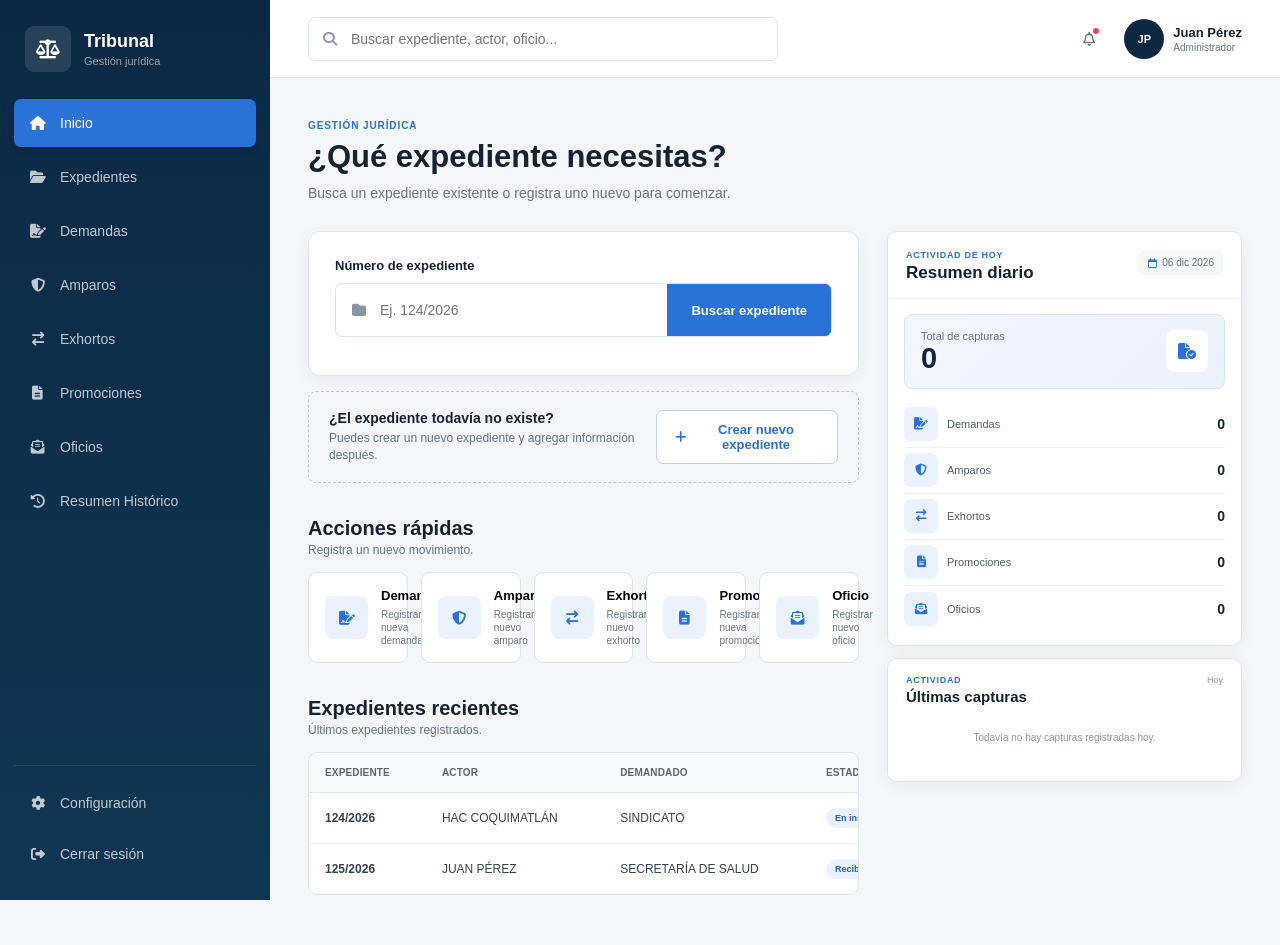
==== index.html @ c363ef76 "push incial de todos los mockups" ====
<!DOCTYPE html>
<html lang="es">

<head>

  <meta charset="UTF-8" />

  <meta
    name="viewport"
    content="width=device-width, initial-scale=1.0"
  />

  <title>
    Sistema de Gestión del Tribunal
  </title>


  <!-- ESTILOS -->
  <link
    rel="stylesheet"
    href="styles.css"
  />


  <!-- FONT AWESOME -->
  <link
    rel="stylesheet"
    href="https://cdnjs.cloudflare.com/ajax/libs/font-awesome/6.5.2/css/all.min.css"
  />

</head>


<body>

  <div class="app">


    <!-- ======================================== -->
    <!-- SIDEBAR -->
    <!-- ======================================== -->

    <aside class="sidebar">


      <!-- LOGO -->

      <div class="brand">

        <div class="brand-icon">

          <i class="fa-solid fa-scale-balanced"></i>

        </div>


        <div class="brand-text">

          <h2>
            Tribunal
          </h2>

          <span>
            Gestión jurídica
          </span>

        </div>

      </div>



      <!-- NAVEGACIÓN -->

      <nav class="nav">


        <!-- INICIO -->

        <button
          class="nav-item active"
          data-page="inicio"
        >

          <i class="fa-solid fa-house"></i>

          <span>
            Inicio
          </span>

        </button>



        <!-- EXPEDIENTES -->

        <button
          class="nav-item"
          data-page="expedientes"
        >

          <i class="fa-solid fa-folder-open"></i>

          <span>
            Expedientes
          </span>

        </button>



        <!-- DEMANDAS -->

        <button
          class="nav-item"
          data-page="demandas"
        >

          <i class="fa-solid fa-file-signature"></i>

          <span>
            Demandas
          </span>

        </button>



        <!-- AMPAROS -->

        <button
          class="nav-item"
          data-page="amparos"
        >

          <i class="fa-solid fa-shield-halved"></i>

          <span>
            Amparos
          </span>

        </button>



        <!-- EXHORTOS -->

        <button
          class="nav-item"
          data-page="exhortos"
        >

          <i class="fa-solid fa-arrow-right-arrow-left"></i>

          <span>
            Exhortos
          </span>

        </button>



        <!-- PROMOCIONES -->

        <button
          class="nav-item"
          data-page="promociones"
        >

          <i class="fa-solid fa-file-lines"></i>

          <span>
            Promociones
          </span>

        </button>



        <!-- OFICIOS -->

        <button
          class="nav-item"
          data-page="oficios"
        >

          <i class="fa-solid fa-envelope-open-text"></i>

          <span>
            Oficios
          </span>

        </button>



        <!-- RESUMEN HISTÓRICO -->

        <button
          class="nav-item"
          data-page="resumenHistorico"
        >

          <i class="fa-solid fa-clock-rotate-left"></i>

          <span>
            Resumen Histórico
          </span>

        </button>


      </nav>



      <!-- PARTE INFERIOR -->

      <div class="sidebar-bottom">


        <button class="nav-item">

          <i class="fa-solid fa-gear"></i>

          <span>
            Configuración
          </span>

        </button>


        <button class="nav-item">

          <i class="fa-solid fa-right-from-bracket"></i>

          <span>
            Cerrar sesión
          </span>

        </button>


      </div>


    </aside>



    <!-- ======================================== -->
    <!-- CONTENIDO PRINCIPAL -->
    <!-- ======================================== -->

    <main class="main">


      <!-- ====================================== -->
      <!-- TOPBAR -->
      <!-- ====================================== -->

      <header class="topbar">


        <!-- BUSCADOR GLOBAL -->

        <div class="global-search">

          <i class="fa-solid fa-magnifying-glass"></i>

          <input
            id="globalSearch"
            type="text"
            placeholder="Buscar expediente, actor, oficio..."
          />

        </div>



        <!-- USUARIO -->

        <div class="topbar-actions">


          <button class="icon-button">

            <i class="fa-regular fa-bell"></i>

            <span class="notification-dot"></span>

          </button>



          <div class="user">


            <div class="avatar">

              JP

            </div>


            <div class="user-info">

              <strong>
                Juan Pérez
              </strong>

              <span>
                Administrador
              </span>

            </div>


          </div>


        </div>


      </header>



      <!-- ======================================== -->
      <!-- INICIO -->
      <!-- ======================================== -->

      <section
        class="page active"
        id="inicio"
      >


        <!-- TÍTULO -->

        <div class="page-heading">

          <span class="eyebrow">
            Gestión jurídica
          </span>

          <h1>
            ¿Qué expediente necesitas?
          </h1>

          <p>
            Busca un expediente existente o registra uno nuevo para comenzar.
          </p>

        </div>



        <!-- ====================================== -->
        <!-- LAYOUT PRINCIPAL DEL INICIO -->
        <!-- ====================================== -->

        <div class="home-layout">


          <!-- ==================================== -->
          <!-- COLUMNA PRINCIPAL -->
          <!-- ==================================== -->

          <div class="home-primary">


            <!-- BUSCAR EXPEDIENTE -->

            <div class="search-card">

              <label for="expedienteSearch">

                Número de expediente

              </label>


              <div class="main-search">


                <i class="fa-solid fa-folder"></i>


                <input
                  id="expedienteSearch"
                  type="text"
                  placeholder="Ej. 124/2026"
                />


                <button
                  id="searchExpedienteBtn"
                  class="primary-btn"
                >

                  Buscar expediente

                </button>


              </div>


              <div id="searchResult"></div>


            </div>



            <!-- NUEVO EXPEDIENTE -->

            <div class="new-record">


              <div>

                <h3>
                  ¿El expediente todavía no existe?
                </h3>

                <p>
                  Puedes crear un nuevo expediente y agregar información después.
                </p>

              </div>


              <button
                class="secondary-btn"
                onclick="openNewExpediente()"
              >

                <i class="fa-solid fa-plus"></i>

                Crear nuevo expediente

              </button>


            </div>



            <!-- ================================== -->
            <!-- ACCIONES RÁPIDAS -->
            <!-- ================================== -->

            <div class="section-title">

              <div>

                <h2>
                  Acciones rápidas
                </h2>

                <p>
                  Registra un nuevo movimiento.
                </p>

              </div>

            </div>



            <div class="quick-grid">


              <!-- DEMANDA -->

              <button
                class="quick-card"
                onclick="openForm('demandaForm')"
              >

                <div class="quick-icon">

                  <i class="fa-solid fa-file-signature"></i>

                </div>


                <div class="quick-content">

                  <strong>
                    Demanda
                  </strong>

                  <span>
                    Registrar nueva demanda
                  </span>

                </div>

              </button>



              <!-- AMPARO -->

              <button
                class="quick-card"
                onclick="openForm('amparoForm')"
              >

                <div class="quick-icon">

                  <i class="fa-solid fa-shield-halved"></i>

                </div>


                <div class="quick-content">

                  <strong>
                    Amparo
                  </strong>

                  <span>
                    Registrar nuevo amparo
                  </span>

                </div>

              </button>



              <!-- EXHORTO -->

              <button
                class="quick-card"
                onclick="openForm('exhortoForm')"
              >

                <div class="quick-icon">

                  <i class="fa-solid fa-arrow-right-arrow-left"></i>

                </div>


                <div class="quick-content">

                  <strong>
                    Exhorto
                  </strong>

                  <span>
                    Registrar nuevo exhorto
                  </span>

                </div>

              </button>



              <!-- PROMOCIÓN -->

              <button
                class="quick-card"
                onclick="openForm('promocionForm')"
              >

                <div class="quick-icon">

                  <i class="fa-solid fa-file-lines"></i>

                </div>


                <div class="quick-content">

                  <strong>
                    Promoción
                  </strong>

                  <span>
                    Registrar nueva promoción
                  </span>

                </div>

              </button>



              <!-- OFICIO -->

              <button
                class="quick-card"
                onclick="openForm('oficioForm')"
              >

                <div class="quick-icon">

                  <i class="fa-solid fa-envelope-open-text"></i>

                </div>


                <div class="quick-content">

                  <strong>
                    Oficio
                  </strong>

                  <span>
                    Registrar nuevo oficio
                  </span>

                </div>

              </button>


            </div>



            <!-- ================================== -->
            <!-- EXPEDIENTES RECIENTES -->
            <!-- ================================== -->

            <div class="section-title recent-title">

              <div>

                <h2>
                  Expedientes recientes
                </h2>

                <p>
                  Últimos expedientes registrados.
                </p>

              </div>

            </div>



            <div class="table-container">


              <table>


                <thead>

                  <tr>

                    <th>
                      Expediente
                    </th>

                    <th>
                      Actor
                    </th>

                    <th>
                      Demandado
                    </th>

                    <th>
                      Estado
                    </th>

                    <th>
                      Ubicación
                    </th>

                    <th>
                    </th>

                  </tr>

                </thead>



                <tbody id="recentTable">

                </tbody>


              </table>


            </div>


          </div>



          <!-- ==================================== -->
          <!-- PANEL DERECHO -->
          <!-- ==================================== -->

          <aside class="daily-panel">


            <!-- ================================== -->
            <!-- RESUMEN DIARIO -->
            <!-- ================================== -->

            <section class="daily-summary-card">


              <div class="daily-card-header">


                <div>

                  <span class="daily-eyebrow">
                    Actividad de hoy
                  </span>

                  <h2>
                    Resumen diario
                  </h2>

                </div>



                <div class="daily-date">

                  <i class="fa-regular fa-calendar"></i>

                  <span id="dailyDate">
                    —
                  </span>

                </div>


              </div>



              <!-- TOTAL -->

              <div class="daily-total">


                <div>

                  <span>
                    Total de capturas
                  </span>

                  <strong id="dailyTotal">
                    0
                  </strong>

                </div>


                <div class="daily-total-icon">

                  <i class="fa-solid fa-file-circle-check"></i>

                </div>


              </div>



              <!-- CONTADORES -->

              <div class="daily-stats">


                <!-- DEMANDAS -->

                <div class="daily-stat">

                  <div class="daily-stat-icon">

                    <i class="fa-solid fa-file-signature"></i>

                  </div>


                  <div class="daily-stat-info">

                    <span>
                      Demandas
                    </span>

                    <strong id="dailyDemandas">
                      0
                    </strong>

                  </div>

                </div>



                <!-- AMPAROS -->

                <div class="daily-stat">

                  <div class="daily-stat-icon">

                    <i class="fa-solid fa-shield-halved"></i>

                  </div>


                  <div class="daily-stat-info">

                    <span>
                      Amparos
                    </span>

                    <strong id="dailyAmparos">
                      0
                    </strong>

                  </div>

                </div>



                <!-- EXHORTOS -->

                <div class="daily-stat">

                  <div class="daily-stat-icon">

                    <i class="fa-solid fa-arrow-right-arrow-left"></i>

                  </div>


                  <div class="daily-stat-info">

                    <span>
                      Exhortos
                    </span>

                    <strong id="dailyExhortos">
                      0
                    </strong>

                  </div>

                </div>



                <!-- PROMOCIONES -->

                <div class="daily-stat">

                  <div class="daily-stat-icon">

                    <i class="fa-solid fa-file-lines"></i>

                  </div>


                  <div class="daily-stat-info">

                    <span>
                      Promociones
                    </span>

                    <strong id="dailyPromociones">
                      0
                    </strong>

                  </div>

                </div>



                <!-- OFICIOS -->

                <div class="daily-stat">

                  <div class="daily-stat-icon">

                    <i class="fa-solid fa-envelope-open-text"></i>

                  </div>


                  <div class="daily-stat-info">

                    <span>
                      Oficios
                    </span>

                    <strong id="dailyOficios">
                      0
                    </strong>

                  </div>

                </div>


              </div>


            </section>



            <!-- ================================== -->
            <!-- ÚLTIMAS CAPTURAS -->
            <!-- ================================== -->

            <section class="recent-captures-card">


              <div class="recent-captures-header">


                <div>

                  <span class="daily-eyebrow">
                    Actividad
                  </span>

                  <h3>
                    Últimas capturas
                  </h3>

                </div>


                <span>
                  Hoy
                </span>


              </div>



              <div
                id="dailyRecentCaptures"
                class="daily-recent-list"
              >

              </div>


            </section>


          </aside>


        </div>


      </section>



      <!-- ======================================== -->
      <!-- EXPEDIENTES -->
      <!-- ======================================== -->

      <section
        class="page"
        id="expedientes"
      >


        <div class="module-header">


          <div>

            <span class="eyebrow">
              Gestión
            </span>

            <h1>
              Expedientes
            </h1>

            <p>
              Consulta y administra los expedientes registrados.
            </p>

          </div>



          <button
            class="primary-btn"
            onclick="openNewExpediente()"
          >

            <i class="fa-solid fa-plus"></i>

            Nuevo expediente

          </button>


        </div>



        <!-- FILTRO -->

        <div class="filter-bar">


          <div class="filter-search">

            <i class="fa-solid fa-magnifying-glass"></i>

            <input
              id="filterExpedientes"
              type="text"
              placeholder="Buscar expediente, actor o demandado..."
            />

          </div>


        </div>



        <!-- TABLA -->

        <div class="table-container">


          <table>


            <thead>

              <tr>

                <th>
                  No. expediente
                </th>

                <th>
                  Fecha
                </th>

                <th>
                  Actor
                </th>

                <th>
                  Demandado
                </th>

                <th>
                  Clasificación
                </th>

                <th>
                  Estado
                </th>

                <th>
                  Ubicación
                </th>

                <th>
                </th>

              </tr>

            </thead>



            <tbody id="expedientesTable">

            </tbody>


          </table>


        </div>


      </section>



      <!-- ======================================== -->
      <!-- DEMANDAS -->
      <!-- ======================================== -->

      <section
        class="page"
        id="demandas"
      >


        <div class="module-header">


          <div>

            <span class="eyebrow">
              Registro
            </span>

            <h1>
              Demandas
            </h1>

            <p>
              Consulta y registra demandas.
            </p>

          </div>



          <button
            class="primary-btn"
            onclick="openForm('demandaForm')"
          >

            <i class="fa-solid fa-plus"></i>

            Registrar demanda

          </button>


        </div>



        <div class="table-container">


          <table>


            <thead>

              <tr>

                <th>
                  Expediente
                </th>

                <th>
                  Fecha
                </th>

                <th>
                  Actor
                </th>

                <th>
                  Demandado
                </th>

                <th>
                  Actos
                </th>

                <th>
                  Estado
                </th>

              </tr>

            </thead>



            <tbody id="demandasTable">

            </tbody>


          </table>


        </div>


      </section>



      <!-- ======================================== -->
      <!-- AMPAROS -->
      <!-- ======================================== -->

      <section
        class="page"
        id="amparos"
      >


        <div class="module-header">


          <div>

            <span class="eyebrow">
              Registro
            </span>

            <h1>
              Amparos
            </h1>

            <p>
              Consulta y registra amparos.
            </p>

          </div>



          <button
            class="primary-btn"
            onclick="openForm('amparoForm')"
          >

            <i class="fa-solid fa-plus"></i>

            Registrar amparo

          </button>


        </div>



        <div class="table-container">


          <table>


            <thead>

              <tr>

                <th>
                  Fecha
                </th>

                <th>
                  Hora
                </th>

                <th>
                  Expediente
                </th>

                <th>
                  Promovente
                </th>

                <th>
                  No. juzgado
                </th>

                <th>
                  Oficio relacionado
                </th>

                <th>
                  Estado
                </th>

              </tr>

            </thead>



            <tbody id="amparosTable">

            </tbody>


          </table>


        </div>


      </section>



      <!-- ======================================== -->
      <!-- EXHORTOS -->
      <!-- ======================================== -->

      <section
        class="page"
        id="exhortos"
      >


        <div class="module-header">


          <div>

            <span class="eyebrow">
              Registro
            </span>

            <h1>
              Exhortos
            </h1>

            <p>
              Consulta y registra exhortos.
            </p>

          </div>



          <button
            class="primary-btn"
            onclick="openForm('exhortoForm')"
          >

            <i class="fa-solid fa-plus"></i>

            Registrar exhorto

          </button>


        </div>



        <div class="table-container">


          <table>


            <thead>

              <tr>

                <th>
                  No. exhorto
                </th>

                <th>
                  Fecha
                </th>

                <th>
                  No. origen
                </th>

                <th>
                  Actor
                </th>

                <th>
                  Demandado
                </th>

                <th>
                  Autoridad exhortante
                </th>

                <th>
                  Estado
                </th>

                <th>
                  Ubicación
                </th>

              </tr>

            </thead>



            <tbody id="exhortosTable">

            </tbody>


          </table>


        </div>


      </section>



      <!-- ======================================== -->
      <!-- PROMOCIONES -->
      <!-- ======================================== -->

      <section
        class="page"
        id="promociones"
      >


        <div class="module-header">


          <div>

            <span class="eyebrow">
              Registro
            </span>

            <h1>
              Promociones
            </h1>

            <p>
              Consulta y registra promociones relacionadas con los expedientes.
            </p>

          </div>



          <button
            class="primary-btn"
            onclick="openForm('promocionForm')"
          >

            <i class="fa-solid fa-plus"></i>

            Registrar promoción

          </button>


        </div>



        <div class="table-container">


          <table>


            <thead>

              <tr>

                <th>
                  Número
                </th>

                <th>
                  Expediente
                </th>

                <th>
                  Fecha
                </th>

                <th>
                  Procedencia
                </th>

                <th>
                  Asunto
                </th>

                <th>
                  Estado
                </th>

              </tr>

            </thead>



            <tbody id="promocionesTable">

            </tbody>


          </table>


        </div>


      </section>



      <!-- ======================================== -->
      <!-- OFICIOS -->
      <!-- ======================================== -->

      <section
        class="page"
        id="oficios"
      >


        <div class="module-header">


          <div>

            <span class="eyebrow">
              Registro
            </span>

            <h1>
              Oficios
            </h1>

            <p>
              Consulta y registra oficios relacionados con los expedientes.
            </p>

          </div>



          <button
            class="primary-btn"
            onclick="openForm('oficioForm')"
          >

            <i class="fa-solid fa-plus"></i>

            Registrar oficio

          </button>


        </div>



        <div class="table-container">


          <table>


            <thead>

              <tr>

                <th>
                  Número
                </th>

                <th>
                  Expediente
                </th>

                <th>
                  Fecha
                </th>

                <th>
                  Procedencia
                </th>

                <th>
                  Asunto
                </th>

                <th>
                  Estado
                </th>

              </tr>

            </thead>



            <tbody id="oficiosTable">

            </tbody>


          </table>


        </div>


      </section>



      <!-- ======================================== -->
      <!-- RESUMEN HISTÓRICO -->
      <!-- ======================================== -->

      <section
        class="page"
        id="resumenHistorico"
      >


        <div class="module-header">


          <div>

            <span class="eyebrow">
              Consulta
            </span>

            <h1>
              Resumen Histórico
            </h1>

            <p>
              Consulta las capturas realizadas dentro de un intervalo de tiempo.
            </p>

          </div>


        </div>



        <!-- ====================================== -->
        <!-- FILTROS HISTÓRICOS -->
        <!-- ====================================== -->

        <div class="history-filter-card">


          <div class="history-filter-header">


            <div>

              <h2>
                Buscar capturas
              </h2>

              <p>
                Selecciona el periodo y el tipo de registro que deseas consultar.
              </p>

            </div>


          </div>



          <div class="history-filter-grid">


            <!-- FECHA INICIO -->

            <div class="field">

              <label for="historyStartDate">
                Fecha de inicio
              </label>

              <input
                id="historyStartDate"
                type="date"
              />

            </div>



            <!-- FECHA FINAL -->

            <div class="field">

              <label for="historyEndDate">
                Fecha final
              </label>

              <input
                id="historyEndDate"
                type="date"
              />

            </div>



            <!-- TIPO -->

            <div class="field">

              <label for="historyType">
                Tipo de captura
              </label>

              <select id="historyType">

                <option value="todos">
                  Todos
                </option>

                <option value="Demanda">
                  Demandas
                </option>

                <option value="Amparo">
                  Amparos
                </option>

                <option value="Exhorto">
                  Exhortos
                </option>

                <option value="Promoción">
                  Promociones
                </option>

                <option value="Oficio">
                  Oficios
                </option>

              </select>

            </div>



            <!-- BOTONES -->

            <div class="history-filter-actions">


              <button
                id="historySearchBtn"
                class="primary-btn"
              >

                <i class="fa-solid fa-magnifying-glass"></i>

                Buscar

              </button>



              <button
                id="historyClearBtn"
                class="secondary-btn"
              >

                Limpiar

              </button>


            </div>


          </div>


        </div>



        <!-- ====================================== -->
        <!-- RESULTADO -->
        <!-- ====================================== -->

        <div class="history-results-header">


          <div>

            <h2>
              Resultados
            </h2>

            <p id="historyResultText">
              Mostrando todos los movimientos registrados.
            </p>

          </div>



          <div class="history-counter">

            <span>
              Registros
            </span>

            <strong id="historyTotal">
              0
            </strong>

          </div>


        </div>



        <!-- TABLA -->

        <div class="table-container">


          <table>


            <thead>

              <tr>

                <th>
                  Fecha y hora
                </th>

                <th>
                  Tipo
                </th>

                <th>
                  Referencia
                </th>

                <th>
                  Movimiento
                </th>

                <th>
                  Detalle
                </th>

              </tr>

            </thead>



            <tbody id="historyTable">

            </tbody>


          </table>


        </div>


      </section>


    </main>


  </div>



  <!-- ======================================== -->
  <!-- MODAL GENERAL -->
  <!-- ======================================== -->

  <div
    id="modal"
    class="modal"
  >


    <div class="modal-card">


      <button
        class="modal-close"
        onclick="closeModal()"
      >

        <i class="fa-solid fa-xmark"></i>

      </button>



      <div id="modalContent">

      </div>


    </div>


  </div>



  <!-- ======================================== -->
  <!-- JAVASCRIPT -->
  <!-- ======================================== -->

  <script src="app.js"></script>


</body>

</html>
---- styles.css ----
/* =========================================================
   RESET
========================================================= */

* {
  margin: 0;
  padding: 0;
  box-sizing: border-box;
}

:root {
  --navy: #0d2742;
  --navy-2: #123554;
  --navy-3: #183f63;

  --blue: #2b72d6;
  --blue-hover: #235fb4;
  --blue-soft: #eaf2ff;
  --blue-border: #c9dcf7;

  --background: #f4f6f9;
  --white: #ffffff;

  --text: #152231;
  --text-soft: #667483;
  --text-light: #8b96a3;

  --border: #dce3ea;
  --border-light: #edf1f5;

  --green: #2d8a64;
  --green-soft: #e9f6f0;

  --red: #cf4855;
  --red-soft: #fff0f1;

  --yellow: #b47a13;
  --yellow-soft: #fff7e7;

  --shadow:
    0 4px 18px rgba(25, 46, 70, 0.05);
}


/* =========================================================
   BASE
========================================================= */

html {
  min-height: 100%;
}

body {
  min-height: 100vh;

  font-family:
    Inter,
    -apple-system,
    BlinkMacSystemFont,
    "Segoe UI",
    Arial,
    sans-serif;

  background: var(--background);

  color: var(--text);

  font-size: 14px;
}

button,
input,
select,
textarea {
  font: inherit;
}

button {
  cursor: pointer;
}

button:disabled {
  cursor: not-allowed;
  opacity: 0.6;
}

input,
select,
textarea {
  color: var(--text);
}

.app {
  min-height: 100vh;

  display: flex;
}


/* =========================================================
   SIDEBAR
========================================================= */

.sidebar {
  width: 230px;

  min-height: 100vh;

  position: fixed;

  left: 0;
  top: 0;
  bottom: 0;

  z-index: 30;

  display: flex;
  flex-direction: column;

  padding: 18px 12px;

  color: var(--white);

  background:
    linear-gradient(
      180deg,
      #0b2944 0%,
      #103653 100%
    );
}


/* LOGO */

.brand {
  display: flex;
  align-items: center;

  gap: 11px;

  padding:
    2px 9px
    22px;
}

.brand-icon {
  width: 38px;
  height: 38px;

  flex-shrink: 0;

  display: flex;
  align-items: center;
  justify-content: center;

  border-radius: 9px;

  background:
    rgba(255, 255, 255, 0.11);

  font-size: 16px;
}

.brand-text h2 {
  font-size: 15px;
  line-height: 1.2;
}

.brand-text span {
  display: block;

  margin-top: 3px;

  font-size: 10px;

  color:
    rgba(255, 255, 255, 0.58);
}


/* NAVEGACIÓN */

.nav {
  flex: 1;

  display: flex;
  flex-direction: column;

  gap: 4px;
}

.nav-item {
  width: 100%;

  border: 0;

  background: transparent;

  color:
    rgba(255, 255, 255, 0.74);

  min-height: 41px;

  padding: 10px 11px;

  border-radius: 7px;

  display: flex;
  align-items: center;

  gap: 11px;

  text-align: left;

  font-size: 12px;

  transition:
    background 0.15s ease,
    color 0.15s ease;
}

.nav-item i {
  width: 17px;

  text-align: center;

  flex-shrink: 0;
}

.nav-item:hover {
  background:
    rgba(255, 255, 255, 0.07);

  color: #ffffff;
}

.nav-item.active {
  background: var(--blue);

  color: #ffffff;

  box-shadow:
    0 3px 8px
    rgba(0, 0, 0, 0.08);
}

.sidebar-bottom {
  padding-top: 13px;

  border-top:
    1px solid
    rgba(255, 255, 255, 0.09);

  display: flex;
  flex-direction: column;

  gap: 3px;
}


/* =========================================================
   MAIN
========================================================= */

.main {
  width:
    calc(100% - 230px);

  min-height: 100vh;

  margin-left: 230px;
}


/* =========================================================
   TOPBAR
========================================================= */

.topbar {
  height: 68px;

  position: sticky;

  top: 0;

  z-index: 20;

  display: flex;
  align-items: center;
  justify-content: space-between;

  gap: 20px;

  padding:
    0 30px;

  background: #ffffff;

  border-bottom:
    1px solid var(--border);
}


/* BUSCADOR */

.global-search {
  width: 390px;

  max-width: 52%;

  position: relative;
}

.global-search i {
  position: absolute;

  left: 13px;
  top: 50%;

  transform:
    translateY(-50%);

  color: #8a96a3;

  font-size: 12px;
}

.global-search input {
  width: 100%;

  height: 38px;

  padding:
    0 13px
    0 37px;

  border:
    1px solid
    var(--border);

  border-radius: 7px;

  outline: none;

  background: #ffffff;

  font-size: 12px;
}

.global-search input:focus {
  border-color: var(--blue);

  box-shadow:
    0 0 0 3px
    rgba(43, 114, 214, 0.08);
}


/* USUARIO */

.topbar-actions {
  display: flex;
  align-items: center;

  gap: 18px;
}

.icon-button {
  width: 35px;
  height: 35px;

  position: relative;

  border: 0;

  border-radius: 50%;

  background: transparent;

  color: #5f6d7a;
}

.icon-button:hover {
  background: #f2f5f8;
}

.notification-dot {
  width: 6px;
  height: 6px;

  position: absolute;

  right: 7px;
  top: 7px;

  border-radius: 50%;

  background: #e34855;
}

.user {
  display: flex;
  align-items: center;

  gap: 9px;
}

.avatar {
  width: 34px;
  height: 34px;

  border-radius: 50%;

  display: flex;
  align-items: center;
  justify-content: center;

  background: var(--navy);

  color: #ffffff;

  font-size: 10px;
  font-weight: 700;
}

.user-info {
  display: flex;
  flex-direction: column;
}

.user-info strong {
  font-size: 11px;
}

.user-info span {
  margin-top: 2px;

  font-size: 9px;

  color: var(--text-soft);
}


/* =========================================================
   PÁGINAS
========================================================= */

.page {
  display: none;

  padding:
    34px 32px
    42px;
}

.page.active {
  display: block;
}

.page-heading {
  margin-bottom: 21px;
}

.eyebrow {
  display: block;

  color: var(--blue);

  font-size: 9px;
  font-weight: 700;

  text-transform: uppercase;

  letter-spacing: 0.9px;

  margin-bottom: 5px;
}

.page-heading h1,
.module-header h1 {
  font-size: 25px;

  line-height: 1.2;
}

.page-heading p,
.module-header p {
  margin-top: 6px;

  color: var(--text-soft);

  font-size: 12px;

  line-height: 1.5;
}


/* =========================================================
   HEADERS DE MÓDULO
========================================================= */

.module-header {
  margin-bottom: 22px;

  display: flex;
  align-items: flex-end;
  justify-content: space-between;

  gap: 20px;
}


/* =========================================================
   BOTONES
========================================================= */

.primary-btn,
.secondary-btn {
  min-height: 38px;

  border-radius: 7px;

  padding:
    9px 15px;

  border: 1px solid transparent;

  display: inline-flex;
  align-items: center;
  justify-content: center;

  gap: 7px;

  font-size: 11px;
  font-weight: 600;

  transition:
    background 0.15s ease,
    border-color 0.15s ease;
}

.primary-btn {
  background: var(--blue);

  color: #ffffff;

  border-color: var(--blue);
}

.primary-btn:hover {
  background: var(--blue-hover);

  border-color: var(--blue-hover);
}

.secondary-btn {
  background: #ffffff;

  color: var(--blue);

  border-color: #bcd0ec;
}

.secondary-btn:hover {
  background: #f3f7fd;
}


/* =========================================================
   HOME LAYOUT
========================================================= */

.home-layout {
  width: 100%;

  display: grid;

  grid-template-columns:
    minmax(0, 1fr)
    300px;

  gap: 22px;

  align-items: start;
}

.home-primary {
  min-width: 0;
}

.daily-panel {
  min-width: 0;

  display: flex;
  flex-direction: column;

  gap: 12px;
}


/* =========================================================
   BUSCAR EXPEDIENTE
========================================================= */

.search-card {
  width: 100%;

  padding: 20px;

  background: #ffffff;

  border:
    1px solid
    var(--border);

  border-radius: 10px;

  box-shadow: var(--shadow);
}

.search-card label {
  display: block;

  margin-bottom: 8px;

  font-size: 11px;
  font-weight: 600;
}

.main-search {
  width: 100%;

  min-height: 44px;

  display: flex;
  align-items: center;

  border:
    1px solid
    var(--border);

  border-radius: 7px;

  overflow: hidden;

  background: #ffffff;
}

.main-search > i {
  margin-left: 13px;

  color: #8794a1;

  font-size: 12px;
}

.main-search input {
  flex: 1;

  min-width: 0;

  border: 0;

  outline: none;

  padding:
    11px 12px;

  font-size: 12px;
}

.main-search .primary-btn {
  min-height: 44px;

  border-radius: 0;

  padding:
    0 18px;
}

#searchResult {
  margin-top: 12px;
}

.search-success,
.search-error {
  padding: 13px;

  border-radius: 7px;

  font-size: 11px;

  line-height: 1.5;
}

.search-success {
  background: var(--green-soft);

  border:
    1px solid #c5e5d7;
}

.search-error {
  background: var(--red-soft);

  border:
    1px solid #efc8cd;
}


/* =========================================================
   NUEVO EXPEDIENTE
========================================================= */

.new-record {
  width: 100%;

  margin-top: 12px;

  padding:
    14px 16px;

  border:
    1px dashed
    #b8c6d5;

  border-radius: 8px;

  display: flex;
  align-items: center;
  justify-content: space-between;

  gap: 16px;
}

.new-record h3 {
  font-size: 12px;
}

.new-record p {
  margin-top: 4px;

  color: var(--text-soft);

  font-size: 10px;

  line-height: 1.4;
}


/* =========================================================
   TÍTULOS DE SECCIÓN
========================================================= */

.section-title {
  margin-top: 27px;

  margin-bottom: 12px;
}

.section-title h2 {
  font-size: 16px;
}

.section-title p {
  margin-top: 3px;

  color: var(--text-soft);

  font-size: 10px;
}

.recent-title {
  margin-top: 30px;
}


/* =========================================================
   ACCIONES RÁPIDAS
========================================================= */

.quick-grid {
  display: grid;

  grid-template-columns:
    repeat(5, minmax(0, 1fr));

  gap: 10px;
}

.quick-card {
  min-width: 0;

  border:
    1px solid
    var(--border);

  border-radius: 9px;

  background: #ffffff;

  min-height: 70px;

  padding:
    12px 13px;

  display: flex;
  align-items: center;

  gap: 10px;

  text-align: left;

  transition:
    border-color 0.15s ease,
    box-shadow 0.15s ease,
    transform 0.15s ease;
}

.quick-card:hover {
  border-color: #abc5ea;

  box-shadow:
    0 5px 15px
    rgba(30, 67, 105, 0.06);

  transform:
    translateY(-1px);
}

.quick-icon {
  width: 35px;
  height: 35px;

  min-width: 35px;

  border-radius: 8px;

  display: flex;
  align-items: center;
  justify-content: center;

  background: var(--blue-soft);

  color: var(--blue);

  font-size: 12px;
}

.quick-content {
  min-width: 0;

  display: flex;
  flex-direction: column;
}

.quick-content strong {
  font-size: 10px;

  line-height: 1.25;
}

.quick-content span {
  margin-top: 3px;

  color: var(--text-soft);

  font-size: 8px;

  line-height: 1.3;
}


/* =========================================================
   RESUMEN DIARIO
========================================================= */

.daily-summary-card,
.recent-captures-card {
  width: 100%;

  background: #ffffff;

  border:
    1px solid
    var(--border);

  border-radius: 10px;

  box-shadow: var(--shadow);
}


/* HEADER */

.daily-card-header {
  padding:
    14px 14px
    11px;

  display: flex;
  align-items: flex-start;
  justify-content: space-between;

  gap: 9px;

  border-bottom:
    1px solid
    var(--border-light);
}

.daily-eyebrow {
  display: block;

  margin-bottom: 3px;

  color: var(--blue);

  font-size: 8px;
  font-weight: 700;

  text-transform: uppercase;

  letter-spacing: 0.7px;
}

.daily-card-header h2 {
  font-size: 14px;

  line-height: 1.2;
}

.daily-date {
  padding: 5px 7px;

  border-radius: 6px;

  background: #f5f7fa;

  color: var(--text-soft);

  display: flex;
  align-items: center;

  gap: 5px;

  white-space: nowrap;

  font-size: 8px;
}

.daily-date i {
  color: var(--blue);
}


/* TOTAL */

.daily-total {
  margin:
    12px 13px
    6px;

  padding:
    11px 12px;

  border:
    1px solid
    #d4e3f7;

  border-radius: 8px;

  background:
    linear-gradient(
      135deg,
      #f2f7ff,
      #eaf2ff
    );

  display: flex;
  align-items: center;
  justify-content: space-between;
}

.daily-total > div:first-child {
  display: flex;
  flex-direction: column;
}

.daily-total span {
  color: var(--text-soft);

  font-size: 9px;
}

.daily-total strong {
  margin-top: 2px;

  color: var(--navy);

  font-size: 22px;

  line-height: 1;
}

.daily-total-icon {
  width: 34px;
  height: 34px;

  display: flex;
  align-items: center;
  justify-content: center;

  border-radius: 8px;

  background: #ffffff;

  color: var(--blue);

  font-size: 13px;
}


/* ESTADÍSTICAS */

.daily-stats {
  padding:
    4px 13px
    10px;
}

.daily-stat {
  min-height: 38px;

  display: flex;
  align-items: center;

  gap: 9px;

  border-bottom:
    1px solid
    var(--border-light);
}

.daily-stat:last-child {
  border-bottom: 0;
}

.daily-stat-icon {
  width: 28px;
  height: 28px;

  min-width: 28px;

  display: flex;
  align-items: center;
  justify-content: center;

  border-radius: 7px;

  background: var(--blue-soft);

  color: var(--blue);

  font-size: 10px;
}

.daily-stat-info {
  width: 100%;

  display: flex;
  align-items: center;
  justify-content: space-between;

  gap: 10px;
}

.daily-stat-info span {
  color: #4f5d6b;

  font-size: 9px;
}

.daily-stat-info strong {
  font-size: 11px;
}


/* =========================================================
   ÚLTIMAS CAPTURAS
========================================================= */

.recent-captures-card {
  padding:
    13px 14px;
}

.recent-captures-header {
  display: flex;
  align-items: flex-start;
  justify-content: space-between;

  gap: 10px;

  margin-bottom: 5px;
}

.recent-captures-header h3 {
  font-size: 12px;
}

.recent-captures-header > span {
  color: var(--text-light);

  font-size: 8px;
}

.daily-recent-list {
  max-height: 150px;

  overflow-y: auto;
}

.daily-recent-item {
  padding:
    8px 0;

  border-top:
    1px solid
    var(--border-light);
}

.daily-recent-item:first-child {
  border-top: 0;
}

.daily-recent-top {
  display: flex;
  align-items: center;
  justify-content: space-between;

  gap: 10px;
}

.daily-recent-top strong {
  color: #263544;

  font-size: 9px;

  line-height: 1.3;
}

.daily-recent-top span {
  color: var(--text-light);

  font-size: 8px;

  white-space: nowrap;
}

.daily-recent-item p {
  margin-top: 3px;

  color: var(--text-soft);

  font-size: 8px;

  line-height: 1.4;
}

.daily-empty {
  padding:
    16px 5px;

  text-align: center;

  color: var(--text-light);

  font-size: 9px;

  line-height: 1.5;
}


/* =========================================================
   FILTROS
========================================================= */

.filter-bar {
  margin-bottom: 13px;

  display: flex;
  align-items: center;

  gap: 10px;

  flex-wrap: wrap;
}

.filter-search {
  width: 360px;

  max-width: 100%;

  position: relative;
}

.filter-search i {
  position: absolute;

  left: 12px;
  top: 50%;

  transform:
    translateY(-50%);

  color: #8995a1;

  font-size: 11px;
}

.filter-search input {
  width: 100%;

  height: 38px;

  padding:
    0 12px
    0 35px;

  border:
    1px solid
    var(--border);

  border-radius: 7px;

  outline: none;

  background: #ffffff;

  font-size: 11px;
}

.filter-search input:focus {
  border-color: var(--blue);
}


/* =========================================================
   TABLAS
========================================================= */

.table-container {
  width: 100%;

  overflow-x: auto;

  background: #ffffff;

  border:
    1px solid
    var(--border);

  border-radius: 9px;
}

table {
  width: 100%;

  min-width: 760px;

  border-collapse: collapse;
}

thead {
  background: #f7f9fb;
}

th {
  padding:
    11px 13px;

  text-align: left;

  color: #5a6875;

  font-size: 9px;
  font-weight: 700;

  text-transform: uppercase;

  letter-spacing: 0.15px;

  border-bottom:
    1px solid
    var(--border);
}

td {
  padding:
    12px 13px;

  color: #344251;

  font-size: 10px;

  border-bottom:
    1px solid
    var(--border-light);

  vertical-align: middle;
}

tbody tr:last-child td {
  border-bottom: 0;
}

tbody tr:hover {
  background: #fbfcfe;
}

.table-action {
  padding: 0;

  border: 0;

  background: transparent;

  color: var(--blue);

  font-size: 10px;
  font-weight: 600;
}

.table-action:hover {
  text-decoration: underline;
}


/* =========================================================
   BADGES
========================================================= */

.badge {
  display: inline-flex;
  align-items: center;

  padding:
    4px 7px;

  border-radius: 999px;

  font-size: 8px;
  font-weight: 600;
}

.badge-blue {
  background: var(--blue-soft);

  color: #275fae;
}

.badge-green {
  background: var(--green-soft);

  color: var(--green);
}

.badge-gray {
  background: #eef1f4;

  color: #62707c;
}

.badge-yellow {
  background: var(--yellow-soft);

  color: var(--yellow);
}


/* =========================================================
   RESUMEN HISTÓRICO
========================================================= */

.history-filter-card {
  margin-bottom: 22px;

  padding: 20px;

  background: #ffffff;

  border:
    1px solid
    var(--border);

  border-radius: 10px;

  box-shadow: var(--shadow);
}

.history-filter-header {
  margin-bottom: 17px;
}

.history-filter-header h2 {
  font-size: 15px;
}

.history-filter-header p {
  margin-top: 4px;

  color: var(--text-soft);

  font-size: 10px;
}

.history-filter-grid {
  display: grid;

  grid-template-columns:
    1fr
    1fr
    1fr
    auto;

  gap: 13px;

  align-items: end;
}

.history-filter-actions {
  display: flex;

  gap: 8px;
}

.history-results-header {
  margin:
    24px 0
    12px;

  display: flex;
  align-items: flex-end;
  justify-content: space-between;

  gap: 15px;
}

.history-results-header h2 {
  font-size: 15px;
}

.history-results-header p {
  margin-top: 4px;

  color: var(--text-soft);

  font-size: 10px;
}

.history-counter {
  min-width: 85px;

  padding:
    9px 12px;

  border:
    1px solid
    var(--border);

  border-radius: 8px;

  background: #ffffff;

  display: flex;
  flex-direction: column;
}

.history-counter span {
  color: var(--text-soft);

  font-size: 8px;
}

.history-counter strong {
  margin-top: 2px;

  font-size: 17px;
}


/* =========================================================
   FORMULARIOS
========================================================= */

.field {
  min-width: 0;

  display: flex;
  flex-direction: column;
}

.field label {
  margin-bottom: 6px;

  font-size: 10px;
  font-weight: 600;
}

.field input,
.field select,
.field textarea {
  width: 100%;

  min-height: 37px;

  padding:
    9px 10px;

  border:
    1px solid
    var(--border);

  border-radius: 7px;

  outline: none;

  background: #ffffff;

  font-size: 10px;
}

.field textarea {
  min-height: 82px;

  resize: vertical;

  line-height: 1.45;
}

.field input:focus,
.field select:focus,
.field textarea:focus {
  border-color: var(--blue);

  box-shadow:
    0 0 0 3px
    rgba(43, 114, 214, 0.08);
}

.field.full {
  grid-column: 1 / -1;
}


/* =========================================================
   MODAL
========================================================= */

.modal {
  position: fixed;

  inset: 0;

  z-index: 100;

  display: none;

  align-items: center;
  justify-content: center;

  padding: 25px;

  background:
    rgba(8, 23, 38, 0.48);
}

.modal.show {
  display: flex;
}

.modal-card {
  width: 100%;

  max-width: 900px;

  max-height: 90vh;

  overflow-y: auto;

  position: relative;

  background: #ffffff;

  border-radius: 11px;

  box-shadow:
    0 25px 70px
    rgba(4, 20, 36, 0.25);
}

.modal-close {
  width: 32px;
  height: 32px;

  position: absolute;

  right: 16px;
  top: 15px;

  z-index: 2;

  border:
    1px solid
    var(--border);

  border-radius: 50%;

  background: #ffffff;

  color: #61707e;
}

.modal-close:hover {
  background: #f4f6f8;
}


/* HEADER FORM */

.form-header {
  padding:
    23px 26px
    18px;

  border-bottom:
    1px solid
    var(--border);
}

.form-header > span {
  display: block;

  color: var(--blue);

  font-size: 9px;
  font-weight: 700;

  text-transform: uppercase;

  letter-spacing: 0.7px;
}

.form-header h2 {
  margin-top: 4px;

  font-size: 20px;
}

.form-body {
  padding:
    20px 26px
    25px;
}


/* SECCIONES FORM */

.form-section {
  margin-bottom: 13px;

  border:
    1px solid
    var(--border);

  border-radius: 8px;

  overflow: hidden;
}

.form-section-title {
  padding:
    10px 13px;

  background: #f8fafc;

  border-bottom:
    1px solid
    var(--border);

  font-size: 10px;
  font-weight: 700;
}

.form-grid {
  padding: 14px;

  display: grid;

  grid-template-columns:
    repeat(2, minmax(0, 1fr));

  gap: 13px;
}

.form-grid.three {
  grid-template-columns:
    repeat(3, minmax(0, 1fr));
}

.form-actions {
  margin-top: 8px;

  display: flex;
  justify-content: flex-end;

  gap: 8px;
}


/* =========================================================
   DETALLE EXPEDIENTE
========================================================= */

.detail-grid {
  margin-top: 15px;

  display: grid;

  grid-template-columns:
    repeat(2, minmax(0, 1fr));

  gap: 10px;
}

.detail-item {
  padding: 12px;

  border:
    1px solid
    var(--border-light);

  border-radius: 7px;

  background: #f8fafc;
}

.detail-item span {
  display: block;

  margin-bottom: 4px;

  color: var(--text-soft);

  font-size: 8px;
}

.detail-item strong {
  font-size: 10px;
}


/* =========================================================
   SCROLLBAR
========================================================= */

::-webkit-scrollbar {
  width: 8px;
  height: 8px;
}

::-webkit-scrollbar-track {
  background: transparent;
}

::-webkit-scrollbar-thumb {
  background: #c6d0da;

  border-radius: 10px;
}

::-webkit-scrollbar-thumb:hover {
  background: #aebbc8;
}


/* =========================================================
   RESPONSIVE - 1250
========================================================= */

@media (max-width: 1250px) {

  .quick-grid {
    grid-template-columns:
      repeat(3, minmax(0, 1fr));
  }

}


/* =========================================================
   RESPONSIVE - 1080
========================================================= */

@media (max-width: 1080px) {

  .sidebar {
    width: 75px;
  }

  .brand {
    justify-content: center;

    padding-left: 0;
    padding-right: 0;
  }

  .brand-text {
    display: none;
  }

  .nav-item {
    justify-content: center;

    padding-left: 8px;
    padding-right: 8px;
  }

  .nav-item span {
    display: none;
  }

  .main {
    margin-left: 75px;

    width:
      calc(100% - 75px);
  }

  .home-layout {
    grid-template-columns:
      minmax(0, 1fr)
      275px;
  }

}


/* =========================================================
   RESPONSIVE - 900
========================================================= */

@media (max-width: 900px) {

  .home-layout {
    grid-template-columns: 1fr;
  }

  .daily-panel {
    display: grid;

    grid-template-columns:
      repeat(2, minmax(0, 1fr));
  }

  .quick-grid {
    grid-template-columns:
      repeat(2, minmax(0, 1fr));
  }

  .history-filter-grid {
    grid-template-columns:
      repeat(2, minmax(0, 1fr));
  }

  .history-filter-actions {
    grid-column: 1 / -1;
  }

}


/* =========================================================
   RESPONSIVE - 700
========================================================= */

@media (max-width: 700px) {

  .sidebar {
    display: none;
  }

  .main {
    width: 100%;

    margin-left: 0;
  }

  .topbar {
    padding:
      0 16px;
  }

  .global-search {
    width: 65%;

    max-width: none;
  }

  .user-info {
    display: none;
  }

  .page {
    padding:
      25px 16px
      35px;
  }

  .page-heading h1,
  .module-header h1 {
    font-size: 22px;
  }

  .module-header {
    flex-direction: column;

    align-items: flex-start;
  }

  .daily-panel {
    display: flex;
  }

  .quick-grid {
    grid-template-columns: 1fr;
  }

  .new-record {
    flex-direction: column;

    align-items: flex-start;
  }

  .form-grid,
  .form-grid.three,
  .detail-grid {
    grid-template-columns: 1fr;
  }

  .history-filter-grid {
    grid-template-columns: 1fr;
  }

  .history-filter-actions {
    grid-column: auto;
  }

  .history-results-header {
    align-items: flex-start;

    flex-direction: column;
  }

}


/* =========================================================
   RESPONSIVE - 500
========================================================= */

@media (max-width: 500px) {

  .topbar {
    height: 61px;
  }

  .global-search {
    width: 75%;
  }

  .global-search input {
    font-size: 10px;
  }

  .search-card {
    padding: 15px;
  }

  .main-search {
    flex-wrap: wrap;

    overflow: visible;

    border: 0;
  }

  .main-search > i {
    display: none;
  }

  .main-search input {
    width: 100%;

    flex-basis: 100%;

    border:
      1px solid
      var(--border);

    border-radius: 7px;

    margin-bottom: 8px;
  }

  .main-search .primary-btn {
    width: 100%;

    border-radius: 7px;
  }

  .form-body {
    padding:
      18px 16px
      22px;
  }

  .form-header {
    padding:
      20px 18px
      16px;
  }

}
/* =========================================================
   AJUSTE GENERAL DE ESCALA
   Hace que toda la interfaz se vea más cercana / grande
========================================================= */

/* SIDEBAR */

.sidebar {
  width: 270px;
  padding: 22px 14px;
}

.main {
  margin-left: 270px;
  width: calc(100% - 270px);
}

.brand {
  gap: 13px;
  padding: 4px 11px 27px;
}

.brand-icon {
  width: 46px;
  height: 46px;
  font-size: 19px;
}

.brand-text h2 {
  font-size: 18px;
}

.brand-text span {
  font-size: 11px;
}

.nav {
  gap: 6px;
}

.nav-item {
  min-height: 48px;
  padding: 12px 14px;
  font-size: 14px;
  gap: 13px;
}

.nav-item i {
  width: 19px;
  font-size: 14px;
}


/* TOPBAR */

.topbar {
  height: 78px;
  padding: 0 38px;
}

.global-search {
  width: 470px;
}

.global-search input {
  height: 44px;
  font-size: 14px;
  padding-left: 42px;
}

.global-search i {
  left: 15px;
  font-size: 14px;
}

.avatar {
  width: 40px;
  height: 40px;
  font-size: 11px;
}

.user-info strong {
  font-size: 13px;
}

.user-info span {
  font-size: 10px;
}


/* CONTENIDO */

.page {
  padding: 42px 38px 50px;
}

.page-heading {
  margin-bottom: 27px;
}

.eyebrow {
  font-size: 10px;
  margin-bottom: 7px;
}

.page-heading h1,
.module-header h1 {
  font-size: 31px;
}

.page-heading p,
.module-header p {
  font-size: 14px;
  margin-top: 8px;
}


/* HOME */

.home-layout {
  grid-template-columns: minmax(0, 1fr) 355px;
  gap: 28px;
}


/* BUSCADOR */

.search-card {
  padding: 26px;
  border-radius: 12px;
}

.search-card label {
  font-size: 13px;
  margin-bottom: 10px;
}

.main-search {
  min-height: 52px;
}

.main-search input {
  font-size: 14px;
  padding: 14px;
}

.main-search .primary-btn {
  min-height: 52px;
  padding: 0 23px;
}

.main-search > i {
  font-size: 14px;
  margin-left: 16px;
}


/* BOTONES */

.primary-btn,
.secondary-btn {
  min-height: 44px;
  padding: 11px 18px;
  font-size: 13px;
}


/* NUEVO EXPEDIENTE */

.new-record {
  margin-top: 15px;
  padding: 18px 20px;
}

.new-record h3 {
  font-size: 14px;
}

.new-record p {
  font-size: 12px;
}


/* TÍTULOS DE SECCIÓN */

.section-title {
  margin-top: 34px;
  margin-bottom: 15px;
}

.section-title h2 {
  font-size: 20px;
}

.section-title p {
  font-size: 12px;
}


/* ACCIONES RÁPIDAS */

.quick-grid {
  gap: 13px;
}

.quick-card {
  min-height: 88px;
  padding: 15px 16px;
  gap: 13px;
}

.quick-icon {
  width: 43px;
  height: 43px;
  min-width: 43px;
  font-size: 14px;
}

.quick-content strong {
  font-size: 13px;
}

.quick-content span {
  font-size: 10px;
  margin-top: 4px;
}


/* RESUMEN DIARIO */

.daily-card-header {
  padding: 18px 18px 14px;
}

.daily-eyebrow {
  font-size: 9px;
}

.daily-card-header h2 {
  font-size: 17px;
}

.daily-date {
  font-size: 10px;
  padding: 7px 9px;
}

.daily-total {
  margin: 15px 16px 8px;
  padding: 15px 16px;
}

.daily-total span {
  font-size: 11px;
}

.daily-total strong {
  font-size: 29px;
}

.daily-total-icon {
  width: 42px;
  height: 42px;
  font-size: 16px;
}

.daily-stats {
  padding: 5px 16px 13px;
}

.daily-stat {
  min-height: 46px;
}

.daily-stat-icon {
  width: 34px;
  height: 34px;
  min-width: 34px;
  font-size: 12px;
}

.daily-stat-info span {
  font-size: 11px;
}

.daily-stat-info strong {
  font-size: 14px;
}


/* ÚLTIMAS CAPTURAS */

.recent-captures-card {
  padding: 16px 18px;
}

.recent-captures-header h3 {
  font-size: 15px;
}

.recent-captures-header > span {
  font-size: 9px;
}

.daily-recent-item {
  padding: 10px 0;
}

.daily-recent-top strong {
  font-size: 11px;
}

.daily-recent-top span {
  font-size: 9px;
}

.daily-recent-item p {
  font-size: 10px;
}

.daily-empty {
  font-size: 10px;
  padding: 20px 5px;
}


/* TABLAS */

table {
  min-width: 900px;
}

th {
  padding: 14px 16px;
  font-size: 10px;
}

td {
  padding: 15px 16px;
  font-size: 12px;
}

.table-action {
  font-size: 12px;
}

.badge {
  padding: 5px 9px;
  font-size: 9px;
}


/* FILTROS */

.filter-search {
  width: 430px;
}

.filter-search input {
  height: 44px;
  font-size: 13px;
}


/* FORMULARIOS */

.form-header {
  padding: 28px 31px 22px;
}

.form-header > span {
  font-size: 10px;
}

.form-header h2 {
  font-size: 24px;
}

.form-body {
  padding: 24px 31px 30px;
}

.form-section-title {
  padding: 13px 16px;
  font-size: 12px;
}

.form-grid {
  padding: 18px;
  gap: 16px;
}

.field label {
  font-size: 12px;
  margin-bottom: 7px;
}

.field input,
.field select,
.field textarea {
  min-height: 44px;
  font-size: 12px;
  padding: 11px 12px;
}

.field textarea {
  min-height: 100px;
}


/* RESUMEN HISTÓRICO */

.history-filter-card {
  padding: 25px;
}

.history-filter-header h2 {
  font-size: 18px;
}

.history-filter-header p {
  font-size: 12px;
}

.history-results-header h2 {
  font-size: 18px;
}

.history-results-header p {
  font-size: 12px;
}

.history-counter {
  min-width: 100px;
  padding: 11px 14px;
}

.history-counter span {
  font-size: 9px;
}

.history-counter strong {
  font-size: 21px;
}


/* DETALLE DE EXPEDIENTE */

.detail-item {
  padding: 15px;
}

.detail-item span {
  font-size: 10px;
}

.detail-item strong {
  font-size: 12px;
}


/* =========================================================
   RESPONSIVE ACTUALIZADO
========================================================= */

@media (max-width: 1250px) {

  .sidebar {
    width: 230px;
  }

  .main {
    margin-left: 230px;
    width: calc(100% - 230px);
  }

  .home-layout {
    grid-template-columns: minmax(0, 1fr) 320px;
  }

  .quick-grid {
    grid-template-columns: repeat(3, minmax(0, 1fr));
  }

}

@media (max-width: 1080px) {

  .sidebar {
    width: 82px;
  }

  .main {
    margin-left: 82px;
    width: calc(100% - 82px);
  }

  .brand-text,
  .nav-item span {
    display: none;
  }

  .brand,
  .nav-item {
    justify-content: center;
  }

}
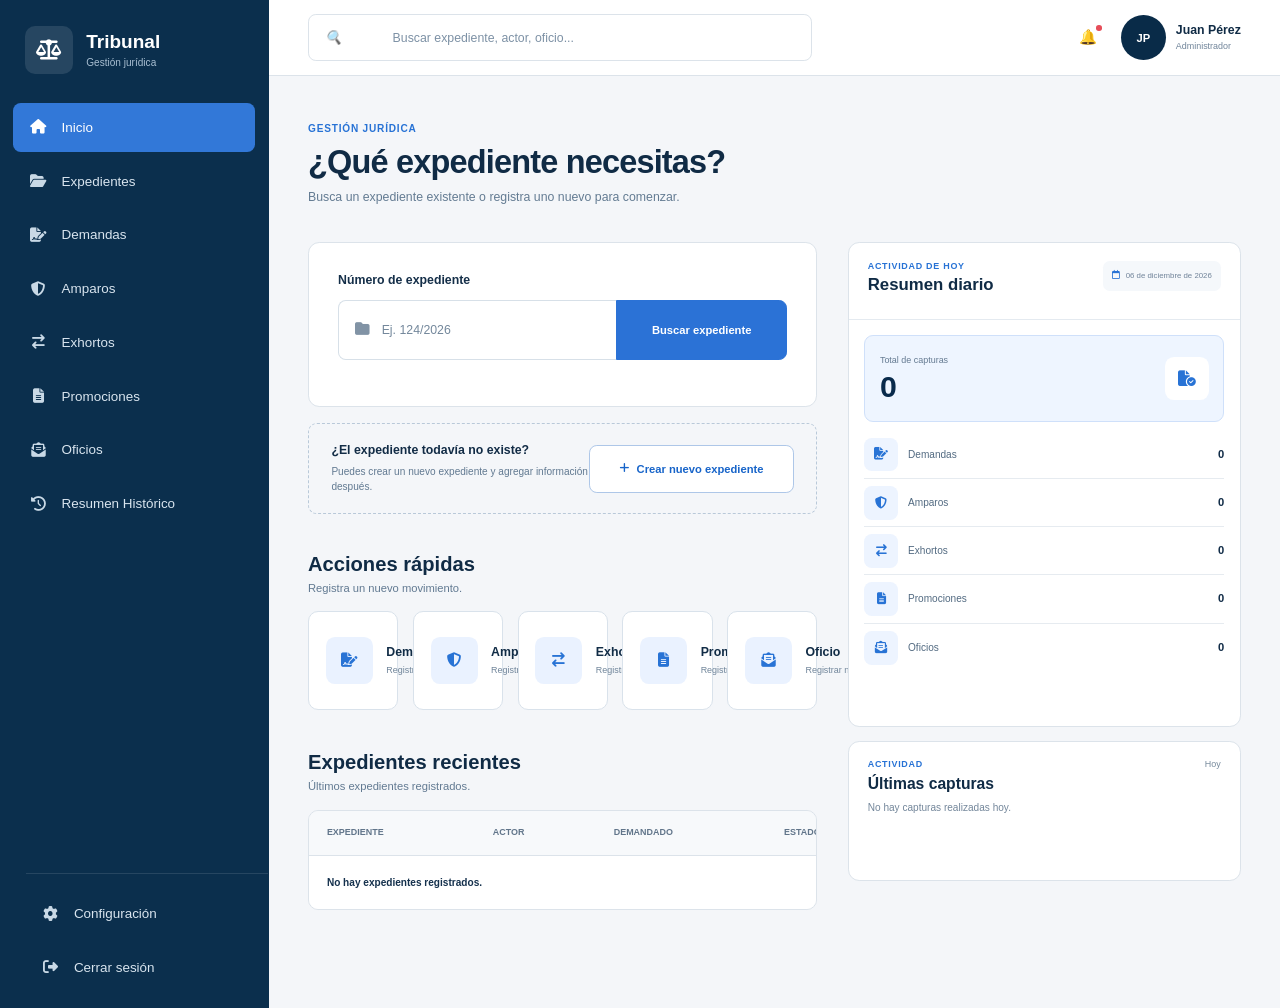
==== commit d946476a: "migracion reacomodo y formulario de demanda terminado" ====
--- a/index.html
+++ b/index.html
@@ -1,1950 +1,126 @@
 <!DOCTYPE html>
+
 <html lang="es">
 
 <head>
 
-  <meta charset="UTF-8" />
+    <meta charset="UTF-8">
 
-  <meta
-    name="viewport"
-    content="width=device-width, initial-scale=1.0"
-  />
+    <meta
+        name="viewport"
+        content="width=device-width, initial-scale=1.0"
+    >
 
-  <title>
-    Sistema de Gestión del Tribunal
-  </title>
+    <title>
+        Sistema de Gestión del Tribunal
+    </title>
 
 
-  <!-- ESTILOS -->
-  <link
-    rel="stylesheet"
-    href="styles.css"
-  />
+    <!-- ==========================================
+         FONT AWESOME
+    =========================================== -->
+
+    <link
+        rel="stylesheet"
+        href="https://cdnjs.cloudflare.com/ajax/libs/font-awesome/6.5.2/css/all.min.css"
+    >
+    <link rel="stylesheet" href="assets/css/demandas.css">
 
 
-  <!-- FONT AWESOME -->
-  <link
-    rel="stylesheet"
-    href="https://cdnjs.cloudflare.com/ajax/libs/font-awesome/6.5.2/css/all.min.css"
-  />
+    <!-- ==========================================
+         ESTILOS PRINCIPALES
+    =========================================== -->
+
+    <link
+        rel="stylesheet"
+        href="assets/css/styles.css"
+    >
 
 </head>
 
 
+
 <body>
 
-  <div class="app">
+
+    <!-- ==========================================
+         APLICACIÓN
+    =========================================== -->
+
+    <div class="app">
 
 
-    <!-- ======================================== -->
-    <!-- SIDEBAR -->
-    <!-- ======================================== -->
+        <!-- ======================================
+             SIDEBAR
+             Se carga desde:
+             components/sidebar.html
+        ======================================= -->
 
-    <aside class="sidebar">
-
-
-      <!-- LOGO -->
-
-      <div class="brand">
-
-        <div class="brand-icon">
-
-          <i class="fa-solid fa-scale-balanced"></i>
-
-        </div>
-
-
-        <div class="brand-text">
-
-          <h2>
-            Tribunal
-          </h2>
-
-          <span>
-            Gestión jurídica
-          </span>
-
-        </div>
-
-      </div>
+        <div id="sidebar-container"></div>
 
 
 
-      <!-- NAVEGACIÓN -->
+        <!-- ======================================
+             CONTENIDO PRINCIPAL
+        ======================================= -->
 
-      <nav class="nav">
+        <main class="main">
 
 
-        <!-- INICIO -->
+            <!-- ==================================
+                 NAVBAR / TOPBAR
+                 Se carga desde:
+                 components/navbar.html
+            =================================== -->
 
-        <button
-          class="nav-item active"
-          data-page="inicio"
-        >
-
-          <i class="fa-solid fa-house"></i>
-
-          <span>
-            Inicio
-          </span>
-
-        </button>
+            <div id="navbar-container"></div>
 
 
 
-        <!-- EXPEDIENTES -->
+            <!-- ==================================
+                 CONTENIDO DINÁMICO
 
-        <button
-          class="nav-item"
-          data-page="expedientes"
-        >
+                 Aquí router.js cargará:
+                 
+                 Dashboard
+                 Expedientes
+                 Demandas
+                 Amparos
+                 Exhortos
+                 Promociones
+                 Oficios
+                 Histórico
+            =================================== -->
 
-          <i class="fa-solid fa-folder-open"></i>
-
-          <span>
-            Expedientes
-          </span>
-
-        </button>
+            <div id="content-container"></div>
 
 
-
-        <!-- DEMANDAS -->
-
-        <button
-          class="nav-item"
-          data-page="demandas"
-        >
-
-          <i class="fa-solid fa-file-signature"></i>
-
-          <span>
-            Demandas
-          </span>
-
-        </button>
-
-
-
-        <!-- AMPAROS -->
-
-        <button
-          class="nav-item"
-          data-page="amparos"
-        >
-
-          <i class="fa-solid fa-shield-halved"></i>
-
-          <span>
-            Amparos
-          </span>
-
-        </button>
-
-
-
-        <!-- EXHORTOS -->
-
-        <button
-          class="nav-item"
-          data-page="exhortos"
-        >
-
-          <i class="fa-solid fa-arrow-right-arrow-left"></i>
-
-          <span>
-            Exhortos
-          </span>
-
-        </button>
-
-
-
-        <!-- PROMOCIONES -->
-
-        <button
-          class="nav-item"
-          data-page="promociones"
-        >
-
-          <i class="fa-solid fa-file-lines"></i>
-
-          <span>
-            Promociones
-          </span>
-
-        </button>
-
-
-
-        <!-- OFICIOS -->
-
-        <button
-          class="nav-item"
-          data-page="oficios"
-        >
-
-          <i class="fa-solid fa-envelope-open-text"></i>
-
-          <span>
-            Oficios
-          </span>
-
-        </button>
-
-
-
-        <!-- RESUMEN HISTÓRICO -->
-
-        <button
-          class="nav-item"
-          data-page="resumenHistorico"
-        >
-
-          <i class="fa-solid fa-clock-rotate-left"></i>
-
-          <span>
-            Resumen Histórico
-          </span>
-
-        </button>
-
-
-      </nav>
-
-
-
-      <!-- PARTE INFERIOR -->
-
-      <div class="sidebar-bottom">
-
-
-        <button class="nav-item">
-
-          <i class="fa-solid fa-gear"></i>
-
-          <span>
-            Configuración
-          </span>
-
-        </button>
-
-
-        <button class="nav-item">
-
-          <i class="fa-solid fa-right-from-bracket"></i>
-
-          <span>
-            Cerrar sesión
-          </span>
-
-        </button>
-
-
-      </div>
-
-
-    </aside>
-
-
-
-    <!-- ======================================== -->
-    <!-- CONTENIDO PRINCIPAL -->
-    <!-- ======================================== -->
-
-    <main class="main">
-
-
-      <!-- ====================================== -->
-      <!-- TOPBAR -->
-      <!-- ====================================== -->
-
-      <header class="topbar">
-
-
-        <!-- BUSCADOR GLOBAL -->
-
-        <div class="global-search">
-
-          <i class="fa-solid fa-magnifying-glass"></i>
-
-          <input
-            id="globalSearch"
-            type="text"
-            placeholder="Buscar expediente, actor, oficio..."
-          />
-
-        </div>
-
-
-
-        <!-- USUARIO -->
-
-        <div class="topbar-actions">
-
-
-          <button class="icon-button">
-
-            <i class="fa-regular fa-bell"></i>
-
-            <span class="notification-dot"></span>
-
-          </button>
-
-
-
-          <div class="user">
-
-
-            <div class="avatar">
-
-              JP
-
-            </div>
-
-
-            <div class="user-info">
-
-              <strong>
-                Juan Pérez
-              </strong>
-
-              <span>
-                Administrador
-              </span>
-
-            </div>
-
-
-          </div>
-
-
-        </div>
-
-
-      </header>
-
-
-
-      <!-- ======================================== -->
-      <!-- INICIO -->
-      <!-- ======================================== -->
-
-      <section
-        class="page active"
-        id="inicio"
-      >
-
-
-        <!-- TÍTULO -->
-
-        <div class="page-heading">
-
-          <span class="eyebrow">
-            Gestión jurídica
-          </span>
-
-          <h1>
-            ¿Qué expediente necesitas?
-          </h1>
-
-          <p>
-            Busca un expediente existente o registra uno nuevo para comenzar.
-          </p>
-
-        </div>
-
-
-
-        <!-- ====================================== -->
-        <!-- LAYOUT PRINCIPAL DEL INICIO -->
-        <!-- ====================================== -->
-
-        <div class="home-layout">
-
-
-          <!-- ==================================== -->
-          <!-- COLUMNA PRINCIPAL -->
-          <!-- ==================================== -->
-
-          <div class="home-primary">
-
-
-            <!-- BUSCAR EXPEDIENTE -->
-
-            <div class="search-card">
-
-              <label for="expedienteSearch">
-
-                Número de expediente
-
-              </label>
-
-
-              <div class="main-search">
-
-
-                <i class="fa-solid fa-folder"></i>
-
-
-                <input
-                  id="expedienteSearch"
-                  type="text"
-                  placeholder="Ej. 124/2026"
-                />
-
-
-                <button
-                  id="searchExpedienteBtn"
-                  class="primary-btn"
-                >
-
-                  Buscar expediente
-
-                </button>
-
-
-              </div>
-
-
-              <div id="searchResult"></div>
-
-
-            </div>
-
-
-
-            <!-- NUEVO EXPEDIENTE -->
-
-            <div class="new-record">
-
-
-              <div>
-
-                <h3>
-                  ¿El expediente todavía no existe?
-                </h3>
-
-                <p>
-                  Puedes crear un nuevo expediente y agregar información después.
-                </p>
-
-              </div>
-
-
-              <button
-                class="secondary-btn"
-                onclick="openNewExpediente()"
-              >
-
-                <i class="fa-solid fa-plus"></i>
-
-                Crear nuevo expediente
-
-              </button>
-
-
-            </div>
-
-
-
-            <!-- ================================== -->
-            <!-- ACCIONES RÁPIDAS -->
-            <!-- ================================== -->
-
-            <div class="section-title">
-
-              <div>
-
-                <h2>
-                  Acciones rápidas
-                </h2>
-
-                <p>
-                  Registra un nuevo movimiento.
-                </p>
-
-              </div>
-
-            </div>
-
-
-
-            <div class="quick-grid">
-
-
-              <!-- DEMANDA -->
-
-              <button
-                class="quick-card"
-                onclick="openForm('demandaForm')"
-              >
-
-                <div class="quick-icon">
-
-                  <i class="fa-solid fa-file-signature"></i>
-
-                </div>
-
-
-                <div class="quick-content">
-
-                  <strong>
-                    Demanda
-                  </strong>
-
-                  <span>
-                    Registrar nueva demanda
-                  </span>
-
-                </div>
-
-              </button>
-
-
-
-              <!-- AMPARO -->
-
-              <button
-                class="quick-card"
-                onclick="openForm('amparoForm')"
-              >
-
-                <div class="quick-icon">
-
-                  <i class="fa-solid fa-shield-halved"></i>
-
-                </div>
-
-
-                <div class="quick-content">
-
-                  <strong>
-                    Amparo
-                  </strong>
-
-                  <span>
-                    Registrar nuevo amparo
-                  </span>
-
-                </div>
-
-              </button>
-
-
-
-              <!-- EXHORTO -->
-
-              <button
-                class="quick-card"
-                onclick="openForm('exhortoForm')"
-              >
-
-                <div class="quick-icon">
-
-                  <i class="fa-solid fa-arrow-right-arrow-left"></i>
-
-                </div>
-
-
-                <div class="quick-content">
-
-                  <strong>
-                    Exhorto
-                  </strong>
-
-                  <span>
-                    Registrar nuevo exhorto
-                  </span>
-
-                </div>
-
-              </button>
-
-
-
-              <!-- PROMOCIÓN -->
-
-              <button
-                class="quick-card"
-                onclick="openForm('promocionForm')"
-              >
-
-                <div class="quick-icon">
-
-                  <i class="fa-solid fa-file-lines"></i>
-
-                </div>
-
-
-                <div class="quick-content">
-
-                  <strong>
-                    Promoción
-                  </strong>
-
-                  <span>
-                    Registrar nueva promoción
-                  </span>
-
-                </div>
-
-              </button>
-
-
-
-              <!-- OFICIO -->
-
-              <button
-                class="quick-card"
-                onclick="openForm('oficioForm')"
-              >
-
-                <div class="quick-icon">
-
-                  <i class="fa-solid fa-envelope-open-text"></i>
-
-                </div>
-
-
-                <div class="quick-content">
-
-                  <strong>
-                    Oficio
-                  </strong>
-
-                  <span>
-                    Registrar nuevo oficio
-                  </span>
-
-                </div>
-
-              </button>
-
-
-            </div>
-
-
-
-            <!-- ================================== -->
-            <!-- EXPEDIENTES RECIENTES -->
-            <!-- ================================== -->
-
-            <div class="section-title recent-title">
-
-              <div>
-
-                <h2>
-                  Expedientes recientes
-                </h2>
-
-                <p>
-                  Últimos expedientes registrados.
-                </p>
-
-              </div>
-
-            </div>
-
-
-
-            <div class="table-container">
-
-
-              <table>
-
-
-                <thead>
-
-                  <tr>
-
-                    <th>
-                      Expediente
-                    </th>
-
-                    <th>
-                      Actor
-                    </th>
-
-                    <th>
-                      Demandado
-                    </th>
-
-                    <th>
-                      Estado
-                    </th>
-
-                    <th>
-                      Ubicación
-                    </th>
-
-                    <th>
-                    </th>
-
-                  </tr>
-
-                </thead>
-
-
-
-                <tbody id="recentTable">
-
-                </tbody>
-
-
-              </table>
-
-
-            </div>
-
-
-          </div>
-
-
-
-          <!-- ==================================== -->
-          <!-- PANEL DERECHO -->
-          <!-- ==================================== -->
-
-          <aside class="daily-panel">
-
-
-            <!-- ================================== -->
-            <!-- RESUMEN DIARIO -->
-            <!-- ================================== -->
-
-            <section class="daily-summary-card">
-
-
-              <div class="daily-card-header">
-
-
-                <div>
-
-                  <span class="daily-eyebrow">
-                    Actividad de hoy
-                  </span>
-
-                  <h2>
-                    Resumen diario
-                  </h2>
-
-                </div>
-
-
-
-                <div class="daily-date">
-
-                  <i class="fa-regular fa-calendar"></i>
-
-                  <span id="dailyDate">
-                    —
-                  </span>
-
-                </div>
-
-
-              </div>
-
-
-
-              <!-- TOTAL -->
-
-              <div class="daily-total">
-
-
-                <div>
-
-                  <span>
-                    Total de capturas
-                  </span>
-
-                  <strong id="dailyTotal">
-                    0
-                  </strong>
-
-                </div>
-
-
-                <div class="daily-total-icon">
-
-                  <i class="fa-solid fa-file-circle-check"></i>
-
-                </div>
-
-
-              </div>
-
-
-
-              <!-- CONTADORES -->
-
-              <div class="daily-stats">
-
-
-                <!-- DEMANDAS -->
-
-                <div class="daily-stat">
-
-                  <div class="daily-stat-icon">
-
-                    <i class="fa-solid fa-file-signature"></i>
-
-                  </div>
-
-
-                  <div class="daily-stat-info">
-
-                    <span>
-                      Demandas
-                    </span>
-
-                    <strong id="dailyDemandas">
-                      0
-                    </strong>
-
-                  </div>
-
-                </div>
-
-
-
-                <!-- AMPAROS -->
-
-                <div class="daily-stat">
-
-                  <div class="daily-stat-icon">
-
-                    <i class="fa-solid fa-shield-halved"></i>
-
-                  </div>
-
-
-                  <div class="daily-stat-info">
-
-                    <span>
-                      Amparos
-                    </span>
-
-                    <strong id="dailyAmparos">
-                      0
-                    </strong>
-
-                  </div>
-
-                </div>
-
-
-
-                <!-- EXHORTOS -->
-
-                <div class="daily-stat">
-
-                  <div class="daily-stat-icon">
-
-                    <i class="fa-solid fa-arrow-right-arrow-left"></i>
-
-                  </div>
-
-
-                  <div class="daily-stat-info">
-
-                    <span>
-                      Exhortos
-                    </span>
-
-                    <strong id="dailyExhortos">
-                      0
-                    </strong>
-
-                  </div>
-
-                </div>
-
-
-
-                <!-- PROMOCIONES -->
-
-                <div class="daily-stat">
-
-                  <div class="daily-stat-icon">
-
-                    <i class="fa-solid fa-file-lines"></i>
-
-                  </div>
-
-
-                  <div class="daily-stat-info">
-
-                    <span>
-                      Promociones
-                    </span>
-
-                    <strong id="dailyPromociones">
-                      0
-                    </strong>
-
-                  </div>
-
-                </div>
-
-
-
-                <!-- OFICIOS -->
-
-                <div class="daily-stat">
-
-                  <div class="daily-stat-icon">
-
-                    <i class="fa-solid fa-envelope-open-text"></i>
-
-                  </div>
-
-
-                  <div class="daily-stat-info">
-
-                    <span>
-                      Oficios
-                    </span>
-
-                    <strong id="dailyOficios">
-                      0
-                    </strong>
-
-                  </div>
-
-                </div>
-
-
-              </div>
-
-
-            </section>
-
-
-
-            <!-- ================================== -->
-            <!-- ÚLTIMAS CAPTURAS -->
-            <!-- ================================== -->
-
-            <section class="recent-captures-card">
-
-
-              <div class="recent-captures-header">
-
-
-                <div>
-
-                  <span class="daily-eyebrow">
-                    Actividad
-                  </span>
-
-                  <h3>
-                    Últimas capturas
-                  </h3>
-
-                </div>
-
-
-                <span>
-                  Hoy
-                </span>
-
-
-              </div>
-
-
-
-              <div
-                id="dailyRecentCaptures"
-                class="daily-recent-list"
-              >
-
-              </div>
-
-
-            </section>
-
-
-          </aside>
-
-
-        </div>
-
-
-      </section>
-
-
-
-      <!-- ======================================== -->
-      <!-- EXPEDIENTES -->
-      <!-- ======================================== -->
-
-      <section
-        class="page"
-        id="expedientes"
-      >
-
-
-        <div class="module-header">
-
-
-          <div>
-
-            <span class="eyebrow">
-              Gestión
-            </span>
-
-            <h1>
-              Expedientes
-            </h1>
-
-            <p>
-              Consulta y administra los expedientes registrados.
-            </p>
-
-          </div>
-
-
-
-          <button
-            class="primary-btn"
-            onclick="openNewExpediente()"
-          >
-
-            <i class="fa-solid fa-plus"></i>
-
-            Nuevo expediente
-
-          </button>
-
-
-        </div>
-
-
-
-        <!-- FILTRO -->
-
-        <div class="filter-bar">
-
-
-          <div class="filter-search">
-
-            <i class="fa-solid fa-magnifying-glass"></i>
-
-            <input
-              id="filterExpedientes"
-              type="text"
-              placeholder="Buscar expediente, actor o demandado..."
-            />
-
-          </div>
-
-
-        </div>
-
-
-
-        <!-- TABLA -->
-
-        <div class="table-container">
-
-
-          <table>
-
-
-            <thead>
-
-              <tr>
-
-                <th>
-                  No. expediente
-                </th>
-
-                <th>
-                  Fecha
-                </th>
-
-                <th>
-                  Actor
-                </th>
-
-                <th>
-                  Demandado
-                </th>
-
-                <th>
-                  Clasificación
-                </th>
-
-                <th>
-                  Estado
-                </th>
-
-                <th>
-                  Ubicación
-                </th>
-
-                <th>
-                </th>
-
-              </tr>
-
-            </thead>
-
-
-
-            <tbody id="expedientesTable">
-
-            </tbody>
-
-
-          </table>
-
-
-        </div>
-
-
-      </section>
-
-
-
-      <!-- ======================================== -->
-      <!-- DEMANDAS -->
-      <!-- ======================================== -->
-
-      <section
-        class="page"
-        id="demandas"
-      >
-
-
-        <div class="module-header">
-
-
-          <div>
-
-            <span class="eyebrow">
-              Registro
-            </span>
-
-            <h1>
-              Demandas
-            </h1>
-
-            <p>
-              Consulta y registra demandas.
-            </p>
-
-          </div>
-
-
-
-          <button
-            class="primary-btn"
-            onclick="openForm('demandaForm')"
-          >
-
-            <i class="fa-solid fa-plus"></i>
-
-            Registrar demanda
-
-          </button>
-
-
-        </div>
-
-
-
-        <div class="table-container">
-
-
-          <table>
-
-
-            <thead>
-
-              <tr>
-
-                <th>
-                  Expediente
-                </th>
-
-                <th>
-                  Fecha
-                </th>
-
-                <th>
-                  Actor
-                </th>
-
-                <th>
-                  Demandado
-                </th>
-
-                <th>
-                  Actos
-                </th>
-
-                <th>
-                  Estado
-                </th>
-
-              </tr>
-
-            </thead>
-
-
-
-            <tbody id="demandasTable">
-
-            </tbody>
-
-
-          </table>
-
-
-        </div>
-
-
-      </section>
-
-
-
-      <!-- ======================================== -->
-      <!-- AMPAROS -->
-      <!-- ======================================== -->
-
-      <section
-        class="page"
-        id="amparos"
-      >
-
-
-        <div class="module-header">
-
-
-          <div>
-
-            <span class="eyebrow">
-              Registro
-            </span>
-
-            <h1>
-              Amparos
-            </h1>
-
-            <p>
-              Consulta y registra amparos.
-            </p>
-
-          </div>
-
-
-
-          <button
-            class="primary-btn"
-            onclick="openForm('amparoForm')"
-          >
-
-            <i class="fa-solid fa-plus"></i>
-
-            Registrar amparo
-
-          </button>
-
-
-        </div>
-
-
-
-        <div class="table-container">
-
-
-          <table>
-
-
-            <thead>
-
-              <tr>
-
-                <th>
-                  Fecha
-                </th>
-
-                <th>
-                  Hora
-                </th>
-
-                <th>
-                  Expediente
-                </th>
-
-                <th>
-                  Promovente
-                </th>
-
-                <th>
-                  No. juzgado
-                </th>
-
-                <th>
-                  Oficio relacionado
-                </th>
-
-                <th>
-                  Estado
-                </th>
-
-              </tr>
-
-            </thead>
-
-
-
-            <tbody id="amparosTable">
-
-            </tbody>
-
-
-          </table>
-
-
-        </div>
-
-
-      </section>
-
-
-
-      <!-- ======================================== -->
-      <!-- EXHORTOS -->
-      <!-- ======================================== -->
-
-      <section
-        class="page"
-        id="exhortos"
-      >
-
-
-        <div class="module-header">
-
-
-          <div>
-
-            <span class="eyebrow">
-              Registro
-            </span>
-
-            <h1>
-              Exhortos
-            </h1>
-
-            <p>
-              Consulta y registra exhortos.
-            </p>
-
-          </div>
-
-
-
-          <button
-            class="primary-btn"
-            onclick="openForm('exhortoForm')"
-          >
-
-            <i class="fa-solid fa-plus"></i>
-
-            Registrar exhorto
-
-          </button>
-
-
-        </div>
-
-
-
-        <div class="table-container">
-
-
-          <table>
-
-
-            <thead>
-
-              <tr>
-
-                <th>
-                  No. exhorto
-                </th>
-
-                <th>
-                  Fecha
-                </th>
-
-                <th>
-                  No. origen
-                </th>
-
-                <th>
-                  Actor
-                </th>
-
-                <th>
-                  Demandado
-                </th>
-
-                <th>
-                  Autoridad exhortante
-                </th>
-
-                <th>
-                  Estado
-                </th>
-
-                <th>
-                  Ubicación
-                </th>
-
-              </tr>
-
-            </thead>
-
-
-
-            <tbody id="exhortosTable">
-
-            </tbody>
-
-
-          </table>
-
-
-        </div>
-
-
-      </section>
-
-
-
-      <!-- ======================================== -->
-      <!-- PROMOCIONES -->
-      <!-- ======================================== -->
-
-      <section
-        class="page"
-        id="promociones"
-      >
-
-
-        <div class="module-header">
-
-
-          <div>
-
-            <span class="eyebrow">
-              Registro
-            </span>
-
-            <h1>
-              Promociones
-            </h1>
-
-            <p>
-              Consulta y registra promociones relacionadas con los expedientes.
-            </p>
-
-          </div>
-
-
-
-          <button
-            class="primary-btn"
-            onclick="openForm('promocionForm')"
-          >
-
-            <i class="fa-solid fa-plus"></i>
-
-            Registrar promoción
-
-          </button>
-
-
-        </div>
-
-
-
-        <div class="table-container">
-
-
-          <table>
-
-
-            <thead>
-
-              <tr>
-
-                <th>
-                  Número
-                </th>
-
-                <th>
-                  Expediente
-                </th>
-
-                <th>
-                  Fecha
-                </th>
-
-                <th>
-                  Procedencia
-                </th>
-
-                <th>
-                  Asunto
-                </th>
-
-                <th>
-                  Estado
-                </th>
-
-              </tr>
-
-            </thead>
-
-
-
-            <tbody id="promocionesTable">
-
-            </tbody>
-
-
-          </table>
-
-
-        </div>
-
-
-      </section>
-
-
-
-      <!-- ======================================== -->
-      <!-- OFICIOS -->
-      <!-- ======================================== -->
-
-      <section
-        class="page"
-        id="oficios"
-      >
-
-
-        <div class="module-header">
-
-
-          <div>
-
-            <span class="eyebrow">
-              Registro
-            </span>
-
-            <h1>
-              Oficios
-            </h1>
-
-            <p>
-              Consulta y registra oficios relacionados con los expedientes.
-            </p>
-
-          </div>
-
-
-
-          <button
-            class="primary-btn"
-            onclick="openForm('oficioForm')"
-          >
-
-            <i class="fa-solid fa-plus"></i>
-
-            Registrar oficio
-
-          </button>
-
-
-        </div>
-
-
-
-        <div class="table-container">
-
-
-          <table>
-
-
-            <thead>
-
-              <tr>
-
-                <th>
-                  Número
-                </th>
-
-                <th>
-                  Expediente
-                </th>
-
-                <th>
-                  Fecha
-                </th>
-
-                <th>
-                  Procedencia
-                </th>
-
-                <th>
-                  Asunto
-                </th>
-
-                <th>
-                  Estado
-                </th>
-
-              </tr>
-
-            </thead>
-
-
-
-            <tbody id="oficiosTable">
-
-            </tbody>
-
-
-          </table>
-
-
-        </div>
-
-
-      </section>
-
-
-
-      <!-- ======================================== -->
-      <!-- RESUMEN HISTÓRICO -->
-      <!-- ======================================== -->
-
-      <section
-        class="page"
-        id="resumenHistorico"
-      >
-
-
-        <div class="module-header">
-
-
-          <div>
-
-            <span class="eyebrow">
-              Consulta
-            </span>
-
-            <h1>
-              Resumen Histórico
-            </h1>
-
-            <p>
-              Consulta las capturas realizadas dentro de un intervalo de tiempo.
-            </p>
-
-          </div>
-
-
-        </div>
-
-
-
-        <!-- ====================================== -->
-        <!-- FILTROS HISTÓRICOS -->
-        <!-- ====================================== -->
-
-        <div class="history-filter-card">
-
-
-          <div class="history-filter-header">
-
-
-            <div>
-
-              <h2>
-                Buscar capturas
-              </h2>
-
-              <p>
-                Selecciona el periodo y el tipo de registro que deseas consultar.
-              </p>
-
-            </div>
-
-
-          </div>
-
-
-
-          <div class="history-filter-grid">
-
-
-            <!-- FECHA INICIO -->
-
-            <div class="field">
-
-              <label for="historyStartDate">
-                Fecha de inicio
-              </label>
-
-              <input
-                id="historyStartDate"
-                type="date"
-              />
-
-            </div>
-
-
-
-            <!-- FECHA FINAL -->
-
-            <div class="field">
-
-              <label for="historyEndDate">
-                Fecha final
-              </label>
-
-              <input
-                id="historyEndDate"
-                type="date"
-              />
-
-            </div>
-
-
-
-            <!-- TIPO -->
-
-            <div class="field">
-
-              <label for="historyType">
-                Tipo de captura
-              </label>
-
-              <select id="historyType">
-
-                <option value="todos">
-                  Todos
-                </option>
-
-                <option value="Demanda">
-                  Demandas
-                </option>
-
-                <option value="Amparo">
-                  Amparos
-                </option>
-
-                <option value="Exhorto">
-                  Exhortos
-                </option>
-
-                <option value="Promoción">
-                  Promociones
-                </option>
-
-                <option value="Oficio">
-                  Oficios
-                </option>
-
-              </select>
-
-            </div>
-
-
-
-            <!-- BOTONES -->
-
-            <div class="history-filter-actions">
-
-
-              <button
-                id="historySearchBtn"
-                class="primary-btn"
-              >
-
-                <i class="fa-solid fa-magnifying-glass"></i>
-
-                Buscar
-
-              </button>
-
-
-
-              <button
-                id="historyClearBtn"
-                class="secondary-btn"
-              >
-
-                Limpiar
-
-              </button>
-
-
-            </div>
-
-
-          </div>
-
-
-        </div>
-
-
-
-        <!-- ====================================== -->
-        <!-- RESULTADO -->
-        <!-- ====================================== -->
-
-        <div class="history-results-header">
-
-
-          <div>
-
-            <h2>
-              Resultados
-            </h2>
-
-            <p id="historyResultText">
-              Mostrando todos los movimientos registrados.
-            </p>
-
-          </div>
-
-
-
-          <div class="history-counter">
-
-            <span>
-              Registros
-            </span>
-
-            <strong id="historyTotal">
-              0
-            </strong>
-
-          </div>
-
-
-        </div>
-
-
-
-        <!-- TABLA -->
-
-        <div class="table-container">
-
-
-          <table>
-
-
-            <thead>
-
-              <tr>
-
-                <th>
-                  Fecha y hora
-                </th>
-
-                <th>
-                  Tipo
-                </th>
-
-                <th>
-                  Referencia
-                </th>
-
-                <th>
-                  Movimiento
-                </th>
-
-                <th>
-                  Detalle
-                </th>
-
-              </tr>
-
-            </thead>
-
-
-
-            <tbody id="historyTable">
-
-            </tbody>
-
-
-          </table>
-
-
-        </div>
-
-
-      </section>
-
-
-    </main>
-
-
-  </div>
-
-
-
-  <!-- ======================================== -->
-  <!-- MODAL GENERAL -->
-  <!-- ======================================== -->
-
-  <div
-    id="modal"
-    class="modal"
-  >
-
-
-    <div class="modal-card">
-
-
-      <button
-        class="modal-close"
-        onclick="closeModal()"
-      >
-
-        <i class="fa-solid fa-xmark"></i>
-
-      </button>
-
-
-
-      <div id="modalContent">
-
-      </div>
+        </main>
 
 
     </div>
 
 
-  </div>
+
+    <!-- ==========================================
+         MODAL GLOBAL
+
+         Se carga desde:
+         components/modal.html
+    =========================================== -->
+
+    <div id="modal-container"></div>
 
 
 
-  <!-- ======================================== -->
-  <!-- JAVASCRIPT -->
-  <!-- ======================================== -->
+    <!-- ==========================================
+         JAVASCRIPT PRINCIPAL
+    =========================================== -->
 
-  <script src="app.js"></script>
+    <script
+        type="module"
+        src="assets/js/app.js"
+    ></script>
 
 
 </body>
--- a/assets/css/demandas.css
+++ b/assets/css/demandas.css
@@ -0,0 +1,1983 @@
+/* ============================================================
+   DEMANDAS
+   Estilos exclusivos de pages/demandas.html
+   ============================================================ */
+
+
+/* ============================================================
+   PÁGINA
+   ============================================================ */
+
+.demandas-page {
+    width: 100% !important;
+
+    min-width: 0 !important;
+
+    padding:
+        40px 35px 45px !important;
+
+    margin: 0 !important;
+
+    box-sizing: border-box;
+}
+
+
+
+/* ============================================================
+   ENCABEZADO
+   ============================================================ */
+
+.demandas-header {
+    display: flex;
+
+    align-items: flex-end;
+
+    justify-content: space-between;
+
+    gap: 24px;
+
+    width: 100%;
+
+    margin-bottom: 25px;
+}
+
+
+.demandas-header-info {
+    min-width: 0;
+}
+
+
+.demandas-header .eyebrow {
+    display: block;
+
+    margin:
+        0 0 7px !important;
+
+    color: #2772d5 !important;
+
+    font-size: 9px !important;
+
+    line-height: 11px !important;
+
+    font-weight: 700 !important;
+
+    letter-spacing: 0.08em !important;
+
+    text-transform: uppercase;
+}
+
+
+.demandas-header h1 {
+    margin:
+        0 0 6px;
+
+    color: #102b45;
+
+    font-size: 29px;
+
+    line-height: 34px;
+
+    font-weight: 700;
+
+    letter-spacing: -0.025em;
+}
+
+
+.demandas-header p {
+    margin: 0;
+
+    color: #637b92;
+
+    font-size: 11px;
+
+    line-height: 17px;
+}
+
+
+.demandas-new-button {
+    min-width: 150px;
+
+    height: 42px !important;
+
+    flex-shrink: 0;
+}
+
+
+
+/* ============================================================
+   RESUMEN
+   ============================================================ */
+
+.demandas-summary {
+    display: grid;
+
+    grid-template-columns:
+        repeat(3, minmax(0, 1fr));
+
+    gap: 14px;
+
+    width: 100%;
+
+    margin-bottom: 20px;
+}
+
+
+.demandas-summary-card {
+    display: flex;
+
+    align-items: center;
+
+    gap: 14px;
+
+    min-width: 0;
+
+    min-height: 88px;
+
+    padding:
+        16px 18px;
+
+    border:
+        1px solid #dce3ea;
+
+    border-radius: 9px;
+
+    background: #ffffff;
+
+    box-shadow:
+        0 2px 7px rgba(
+            15,
+            23,
+            42,
+            0.025
+        );
+}
+
+
+.demandas-summary-icon {
+    display: flex;
+
+    align-items: center;
+
+    justify-content: center;
+
+    width: 42px;
+
+    height: 42px;
+
+    min-width: 42px;
+
+    border-radius: 8px;
+
+    background: #eaf2ff;
+
+    color: #2873d5;
+
+    font-size: 14px;
+}
+
+
+.demandas-summary-info {
+    display: flex;
+
+    flex-direction: column;
+
+    min-width: 0;
+}
+
+
+.demandas-summary-info span {
+    display: block;
+
+    margin-bottom: 5px;
+
+    color: #70859a;
+
+    font-size: 9px;
+
+    line-height: 12px;
+}
+
+
+.demandas-summary-info strong {
+    display: block;
+
+    color: #102b45;
+
+    font-size: 21px;
+
+    line-height: 23px;
+
+    font-weight: 700;
+}
+
+
+.demandas-summary-info .demandas-last-capture {
+    font-size: 16px;
+
+    line-height: 21px;
+}
+
+
+
+/* ============================================================
+   CONTENEDOR PRINCIPAL
+   ============================================================ */
+
+.demandas-content-card {
+    width: 100%;
+
+    overflow: hidden;
+
+    border:
+        1px solid #dce3ea;
+
+    border-radius: 10px;
+
+    background: #ffffff;
+
+    box-shadow:
+        0 2px 7px rgba(
+            15,
+            23,
+            42,
+            0.025
+        );
+}
+
+
+
+/* ============================================================
+   TOOLBAR
+   ============================================================ */
+
+.demandas-toolbar {
+    display: flex;
+
+    align-items: center;
+
+    justify-content: space-between;
+
+    gap: 24px;
+
+    width: 100%;
+
+    min-height: 78px;
+
+    padding:
+        17px 20px;
+
+    border-bottom:
+        1px solid #e4eaf0;
+
+    box-sizing: border-box;
+}
+
+
+.demandas-toolbar-title {
+    min-width: 0;
+}
+
+
+.demandas-toolbar-title h2 {
+    margin:
+        0 0 4px;
+
+    color: #102b45;
+
+    font-size: 16px;
+
+    line-height: 20px;
+
+    font-weight: 700;
+}
+
+
+.demandas-toolbar-title p {
+    margin: 0;
+
+    color: #70859a;
+
+    font-size: 9px;
+
+    line-height: 13px;
+}
+
+
+
+/* ============================================================
+   BUSCADOR
+   ============================================================ */
+
+.demandas-search {
+    position: relative;
+
+    width: 355px;
+
+    max-width: 100%;
+
+    flex-shrink: 0;
+}
+
+
+.demandas-search i {
+    position: absolute;
+
+    left: 13px;
+
+    top: 50%;
+
+    transform:
+        translateY(-50%);
+
+    color: #8395a7;
+
+    font-size: 11px;
+
+    pointer-events: none;
+}
+
+
+.demandas-search input {
+    width: 100%;
+
+    height: 40px;
+
+    padding:
+        0 13px 0 35px;
+
+    box-sizing: border-box;
+
+    border:
+        1px solid #dce3ea;
+
+    border-radius: 7px;
+
+    outline: none;
+
+    background: #ffffff;
+
+    color: #102b45;
+
+    font-family: inherit;
+
+    font-size: 10px;
+
+    transition:
+        border-color 0.15s ease,
+        box-shadow 0.15s ease;
+}
+
+
+.demandas-search input::placeholder {
+    color: #8295a7;
+}
+
+
+.demandas-search input:focus {
+    border-color: #9cbce7;
+
+    box-shadow:
+        0 0 0 3px
+        rgba(
+            43,
+            114,
+            214,
+            0.08
+        );
+}
+
+
+
+/* ============================================================
+   TABLA
+   ============================================================ */
+
+.demandas-table-container {
+    width: 100%;
+
+    overflow-x: auto;
+}
+
+
+.demandas-table {
+    width: 100%;
+
+    min-width: 930px;
+
+    border-collapse: collapse;
+
+    table-layout: fixed;
+}
+
+
+.demandas-table thead {
+    background: #f7f9fb;
+}
+
+
+.demandas-table th {
+    height: 42px;
+
+    padding:
+        0 16px;
+
+    border-bottom:
+        1px solid #dce3ea;
+
+    color: #61758a;
+
+    font-size: 8px;
+
+    line-height: 10px;
+
+    font-weight: 700;
+
+    text-align: left;
+
+    text-transform: uppercase;
+
+    white-space: nowrap;
+}
+
+
+.demandas-table td {
+    min-height: 50px;
+
+    padding:
+        14px 16px;
+
+    border-bottom:
+        1px solid #e7edf2;
+
+    color: #4c647b;
+
+    font-size: 9px;
+
+    line-height: 13px;
+
+    vertical-align: middle;
+
+    word-break: break-word;
+}
+
+
+.demandas-table tbody tr {
+    transition:
+        background 0.15s ease;
+}
+
+
+.demandas-table tbody tr:hover {
+    background: #fafcff;
+}
+
+
+.demandas-table tbody tr:last-child td {
+    border-bottom: 0;
+}
+
+
+.demandas-table td:first-child {
+    color: #15314d;
+
+    font-weight: 700;
+}
+
+
+
+/* ============================================================
+   ANCHOS DE COLUMNAS
+   ============================================================ */
+
+.demandas-table th:nth-child(1),
+.demandas-table td:nth-child(1) {
+    width: 13%;
+}
+
+
+.demandas-table th:nth-child(2),
+.demandas-table td:nth-child(2) {
+    width: 14%;
+}
+
+
+.demandas-table th:nth-child(3),
+.demandas-table td:nth-child(3) {
+    width: 18%;
+}
+
+
+.demandas-table th:nth-child(4),
+.demandas-table td:nth-child(4) {
+    width: 18%;
+}
+
+
+.demandas-table th:nth-child(5),
+.demandas-table td:nth-child(5) {
+    width: 28%;
+}
+
+
+.demandas-table th:nth-child(6),
+.demandas-table td:nth-child(6) {
+    width: 9%;
+}
+
+
+
+/* ============================================================
+   ACCIONES DE LA TABLA
+   ============================================================ */
+
+.demandas-table .table-action {
+    display: inline-flex;
+
+    align-items: center;
+
+    padding: 0;
+
+    border: 0;
+
+    background: transparent;
+
+    color: #1768cf;
+
+    font-size: 9px;
+
+    line-height: 13px;
+
+    font-weight: 600;
+
+    cursor: pointer;
+}
+
+
+.demandas-table .table-action:hover {
+    text-decoration: underline;
+}
+
+
+
+/* ============================================================
+   ESTADO VACÍO
+   ============================================================ */
+
+.demandas-empty {
+    width: 100%;
+
+    padding:
+        52px 20px;
+
+    box-sizing: border-box;
+
+    text-align: center;
+}
+
+
+.demandas-empty[hidden] {
+    display: none !important;
+}
+
+
+.demandas-empty-icon {
+    display: flex;
+
+    align-items: center;
+
+    justify-content: center;
+
+    width: 48px;
+
+    height: 48px;
+
+    margin:
+        0 auto 13px;
+
+    border-radius: 9px;
+
+    background: #eaf2ff;
+
+    color: #2873d5;
+
+    font-size: 17px;
+}
+
+
+.demandas-empty h3 {
+    margin:
+        0 0 6px;
+
+    color: #102b45;
+
+    font-size: 14px;
+
+    line-height: 18px;
+
+    font-weight: 700;
+}
+
+
+.demandas-empty p {
+    margin:
+        0 0 17px;
+
+    color: #70859a;
+
+    font-size: 10px;
+
+    line-height: 14px;
+}
+
+
+
+/* ============================================================
+   BADGES
+   ============================================================ */
+
+.demandas-page .badge {
+    display: inline-flex;
+
+    align-items: center;
+
+    justify-content: center;
+
+    min-height: 22px;
+
+    padding:
+        0 9px;
+
+    border-radius: 999px;
+
+    font-size: 8px;
+
+    font-weight: 600;
+}
+
+
+.demandas-page .badge-blue {
+    background: #eaf2ff;
+
+    color: #2268c8;
+}
+
+
+.demandas-page .badge-green {
+    background: #e8f7ef;
+
+    color: #23834b;
+}
+
+
+.demandas-page .badge-gray {
+    background: #edf1f5;
+
+    color: #60758a;
+}
+
+
+
+/* ============================================================
+   RESPONSIVE
+   ============================================================ */
+
+@media (max-width: 1100px) {
+
+    .demandas-summary {
+        grid-template-columns:
+            repeat(2, minmax(0, 1fr));
+    }
+
+
+    .demandas-summary-card:last-child {
+        grid-column:
+            1 / -1;
+    }
+
+}
+
+
+@media (max-width: 850px) {
+
+    .demandas-header {
+        align-items: stretch;
+
+        flex-direction: column;
+    }
+
+
+    .demandas-new-button {
+        width: 100%;
+    }
+
+
+    .demandas-toolbar {
+        align-items: stretch;
+
+        flex-direction: column;
+    }
+
+
+    .demandas-search {
+        width: 100%;
+    }
+
+}
+
+
+@media (max-width: 620px) {
+
+    .demandas-page {
+        padding:
+            28px 18px 40px !important;
+    }
+
+
+    .demandas-summary {
+        grid-template-columns:
+            1fr;
+    }
+
+
+    .demandas-summary-card:last-child {
+        grid-column: auto;
+    }
+
+}
+/* ============================================================
+   FORMULARIO NUEVA DEMANDA - TAMAÑO MEDIO DEFINITIVO
+   ============================================================ */
+
+
+/* ============================================================
+   MODAL
+   ============================================================ */
+
+/* ============================================================
+   ZOOM DEL FORMULARIO DEMANDA
+   ============================================================ */
+
+.modal:has(.demanda-form-shell) {
+    zoom: 1.08 !important;
+}
+
+.modal:has(.demanda-form-shell) .modal-card {
+    width: min(780px, calc(100vw - 40px)) !important;
+    max-width: 780px !important;
+
+    max-height: 90vh !important;
+    height: auto !important;
+
+    margin: auto !important;
+    padding: 0 !important;
+
+    overflow: hidden !important;
+
+    border-radius: 12px !important;
+    background: #ffffff !important;
+
+    box-shadow:
+        0 18px 45px rgba(15, 35, 55, 0.16) !important;
+}
+
+.modal:has(.demanda-form-shell) #modalContent {
+    width: 100% !important;
+    max-width: none !important;
+    padding: 0 !important;
+    overflow: visible !important;
+}
+
+
+/* ============================================================
+   CONTENEDOR
+   ============================================================ */
+
+.demanda-form-shell {
+    display: flex !important;
+    flex-direction: column !important;
+
+    width: 100% !important;
+    max-height: 90vh !important;
+
+    background: #f5f7fa !important;
+    color: #102b45 !important;
+}
+
+
+/* ============================================================
+   HEADER
+   ============================================================ */
+
+.demanda-form-header {
+    flex-shrink: 0 !important;
+
+    padding: 20px 24px 16px !important;
+
+    background: #ffffff !important;
+    border-bottom: 1px solid #dce4ec !important;
+}
+
+.demanda-form-eyebrow {
+    display: block !important;
+    margin-bottom: 6px !important;
+
+    color: #256fd1 !important;
+
+    font-size: 10px !important;
+    line-height: 12px !important;
+    font-weight: 700 !important;
+    letter-spacing: .08em !important;
+}
+
+.demanda-form-header h2 {
+    margin: 0 0 6px !important;
+
+    color: #102b45 !important;
+
+    font-size: 22px !important;
+    line-height: 28px !important;
+    font-weight: 700 !important;
+}
+
+.demanda-form-header p {
+    margin: 0 !important;
+
+    color: #6f8295 !important;
+
+    font-size: 11px !important;
+    line-height: 16px !important;
+}
+
+
+/* ============================================================
+   FORM
+   ============================================================ */
+
+#demandaFormElement {
+    display: flex !important;
+    flex-direction: column !important;
+    min-height: 0 !important;
+}
+
+
+/* ============================================================
+   SCROLL INTERNO
+   ============================================================ */
+
+.demanda-form-content {
+    display: flex !important;
+    flex-direction: column !important;
+    gap: 12px !important;
+
+    max-height: calc(90vh - 138px) !important;
+    min-height: 0 !important;
+
+    padding: 16px !important;
+
+    overflow-x: hidden !important;
+    overflow-y: auto !important;
+
+    background: #f5f7fa !important;
+}
+
+.demanda-form-content::-webkit-scrollbar {
+    width: 7px;
+}
+
+.demanda-form-content::-webkit-scrollbar-thumb {
+    background: #cad5df;
+    border-radius: 20px;
+}
+
+
+/* ============================================================
+   SECCIONES
+   ============================================================ */
+
+.demanda-form-section {
+    width: 100% !important;
+
+    border: 1px solid #d7e0e9 !important;
+    border-radius: 10px !important;
+
+    background: #ffffff !important;
+
+    overflow: visible !important;
+    box-sizing: border-box !important;
+}
+
+.demanda-section-header {
+    display: flex !important;
+    align-items: center !important;
+    gap: 10px !important;
+
+    min-height: 52px !important;
+    padding: 10px 14px !important;
+
+    border-bottom: 1px solid #dfe6ed !important;
+    background: #f8fafc !important;
+}
+
+.demanda-section-number {
+    display: flex !important;
+    align-items: center !important;
+    justify-content: center !important;
+
+    width: 28px !important;
+    height: 28px !important;
+    min-width: 28px !important;
+
+    border-radius: 7px !important;
+
+    background: #e8f1ff !important;
+    color: #2470d4 !important;
+
+    font-size: 11px !important;
+    font-weight: 700 !important;
+}
+
+.demanda-section-header h3 {
+    margin: 0 0 2px !important;
+
+    color: #19364f !important;
+
+    font-size: 12px !important;
+    line-height: 15px !important;
+    font-weight: 700 !important;
+}
+
+.demanda-section-header p {
+    margin: 0 !important;
+
+    color: #7d8fa0 !important;
+
+    font-size: 9px !important;
+    line-height: 12px !important;
+}
+
+
+/* ============================================================
+   GRIDS GENERALES
+   ============================================================ */
+
+.demanda-fields-grid {
+    display: grid !important;
+    grid-template-columns: repeat(2, minmax(0, 1fr)) !important;
+
+    gap: 14px !important;
+
+    padding: 14px !important;
+    box-sizing: border-box !important;
+}
+
+.demanda-field.full {
+    grid-column: 1 / -1 !important;
+}
+
+
+/* ============================================================
+   CAMPOS
+   ============================================================ */
+
+.demanda-field {
+    min-width: 0 !important;
+}
+
+.demanda-field label {
+    display: block !important;
+    margin-bottom: 7px !important;
+
+    color: #18344e !important;
+
+    font-size: 10px !important;
+    line-height: 13px !important;
+    font-weight: 600 !important;
+}
+
+.demanda-field label span {
+    color: #df4953 !important;
+}
+
+.demanda-field input,
+.demanda-field select,
+.demanda-field textarea {
+    width: 100% !important;
+    box-sizing: border-box !important;
+
+    border: 1px solid #d3dde7 !important;
+    border-radius: 7px !important;
+
+    outline: none !important;
+    background: #ffffff !important;
+    color: #203950 !important;
+
+    font-family: inherit !important;
+    font-size: 11px !important;
+
+    transition:
+        border-color .15s ease,
+        box-shadow .15s ease !important;
+}
+
+.demanda-field input,
+.demanda-field select {
+    height: 40px !important;
+    padding: 0 12px !important;
+}
+
+.demanda-field textarea {
+    min-height: 70px !important;
+    padding: 10px 12px !important;
+    resize: vertical !important;
+}
+
+.demanda-field input:focus,
+.demanda-field select:focus,
+.demanda-field textarea:focus {
+    border-color: #82aee5 !important;
+    box-shadow:
+        0 0 0 3px rgba(43, 114, 214, .08) !important;
+}
+
+.demanda-field small {
+    display: block !important;
+    margin-top: 6px !important;
+
+    color: #7e90a2 !important;
+
+    font-size: 9px !important;
+    line-height: 13px !important;
+}
+
+
+/* ============================================================
+   ACTOR / DEMANDADO
+   ============================================================ */
+
+.demanda-parties-grid {
+    display: grid !important;
+    grid-template-columns: repeat(2, minmax(0, 1fr)) !important;
+
+    gap: 14px !important;
+
+    padding: 14px !important;
+    box-sizing: border-box !important;
+}
+
+.demanda-party-card {
+    padding: 14px !important;
+
+    border: 1px solid #dae3ec !important;
+    border-radius: 9px !important;
+
+    background: #fbfcfe !important;
+}
+
+.demanda-party-heading {
+    display: flex !important;
+    align-items: center !important;
+    gap: 10px !important;
+
+    margin-bottom: 14px !important;
+}
+
+.demanda-party-icon {
+    display: flex !important;
+    align-items: center !important;
+    justify-content: center !important;
+
+    width: 34px !important;
+    height: 34px !important;
+    min-width: 34px !important;
+
+    border-radius: 8px !important;
+
+    background: #e8f1ff !important;
+    color: #2470d4 !important;
+
+    font-size: 12px !important;
+}
+
+.demanda-party-heading h4 {
+    margin: 0 0 2px !important;
+
+    color: #19364f !important;
+
+    font-size: 12px !important;
+    line-height: 15px !important;
+    font-weight: 700 !important;
+}
+
+.demanda-party-heading span {
+    color: #7e91a3 !important;
+
+    font-size: 9px !important;
+    line-height: 12px !important;
+}
+
+.demanda-party-card .demanda-field + .demanda-field {
+    margin-top: 12px !important;
+}
+
+.demanda-dynamic-field[hidden] {
+    display: none !important;
+}
+
+
+/* ============================================================
+   TERCEROS
+   ============================================================ */
+
+.demanda-terceros-entry {
+    display: grid !important;
+    grid-template-columns: minmax(0, 1fr) minmax(0, 1fr) auto !important;
+
+    gap: 12px !important;
+    align-items: end !important;
+
+    padding: 14px 14px 10px !important;
+    box-sizing: border-box !important;
+}
+
+.demanda-add-tercero {
+    display: inline-flex !important;
+    align-items: center !important;
+    justify-content: center !important;
+    gap: 6px !important;
+
+    height: 40px !important;
+    padding: 0 15px !important;
+
+    border: 1px solid #a9c3e5 !important;
+    border-radius: 7px !important;
+
+    background: #ffffff !important;
+    color: #1768cf !important;
+
+    font-family: inherit !important;
+    font-size: 10px !important;
+    font-weight: 600 !important;
+
+    cursor: pointer !important;
+}
+
+.demanda-add-tercero:hover {
+    background: #f4f8fe !important;
+}
+
+.demanda-terceros-list {
+    display: flex !important;
+    flex-wrap: wrap !important;
+    gap: 8px !important;
+
+    padding: 0 14px 14px !important;
+    box-sizing: border-box !important;
+}
+
+.demanda-empty-inline {
+    display: flex !important;
+    align-items: center !important;
+    justify-content: center !important;
+    gap: 7px !important;
+
+    width: 100% !important;
+    min-height: 42px !important;
+
+    border: 1px dashed #d3dde7 !important;
+    border-radius: 7px !important;
+
+    background: #fafbfd !important;
+    color: #7d90a2 !important;
+
+    font-size: 9px !important;
+}
+
+.demanda-tercero-chip {
+    display: flex !important;
+    align-items: center !important;
+    gap: 10px !important;
+
+    min-height: 38px !important;
+    padding: 6px 7px 6px 10px !important;
+
+    border: 1px solid #d8e2eb !important;
+    border-radius: 7px !important;
+
+    background: #ffffff !important;
+}
+
+.demanda-tercero-chip > div {
+    display: flex !important;
+    align-items: center !important;
+    gap: 7px !important;
+}
+
+.demanda-tercero-chip span {
+    padding: 3px 7px !important;
+
+    border-radius: 999px !important;
+
+    background: #edf4ff !important;
+    color: #276cca !important;
+
+    font-size: 8px !important;
+}
+
+.demanda-tercero-chip strong {
+    color: #334d65 !important;
+
+    font-size: 10px !important;
+    font-weight: 600 !important;
+}
+
+.demanda-tercero-chip button {
+    display: flex !important;
+    align-items: center !important;
+    justify-content: center !important;
+
+    width: 26px !important;
+    height: 26px !important;
+
+    border: 0 !important;
+    border-radius: 5px !important;
+
+    background: #f3f6f8 !important;
+    color: #73879a !important;
+
+    cursor: pointer !important;
+}
+
+
+/* ============================================================
+   ACCIÓN RECLAMADA
+   ============================================================ */
+
+.demanda-actions-grid {
+    display: grid !important;
+    grid-template-columns: repeat(2, minmax(0, 1fr)) !important;
+
+    gap: 9px !important;
+
+    padding: 14px !important;
+    box-sizing: border-box !important;
+}
+
+.demanda-action-option {
+    display: flex !important;
+    align-items: center !important;
+    gap: 10px !important;
+
+    min-height: 42px !important;
+    padding: 9px 12px !important;
+
+    border: 1px solid #d9e2eb !important;
+    border-radius: 7px !important;
+
+    background: #ffffff !important;
+    color: #334e68 !important;
+
+    font-size: 10px !important;
+
+    cursor: pointer !important;
+}
+
+.demanda-action-option:hover {
+    border-color: #adc6e5 !important;
+    background: #fafcff !important;
+}
+
+.demanda-action-option input {
+    position: absolute !important;
+    opacity: 0 !important;
+    pointer-events: none !important;
+}
+
+.demanda-check {
+    display: flex !important;
+    align-items: center !important;
+    justify-content: center !important;
+
+    width: 18px !important;
+    height: 18px !important;
+    min-width: 18px !important;
+
+    border: 1px solid #bdcad7 !important;
+    border-radius: 4px !important;
+
+    background: #ffffff !important;
+    color: transparent !important;
+
+    font-size: 8px !important;
+}
+
+.demanda-action-option input:checked + .demanda-check {
+    border-color: #2b72d6 !important;
+    background: #2b72d6 !important;
+    color: #ffffff !important;
+}
+
+
+/* ============================================================
+   CATÁLOGO VACÍO
+   ============================================================ */
+
+.demanda-catalog-placeholder {
+    grid-column: 1 / -1 !important;
+
+    display: flex !important;
+    align-items: center !important;
+    gap: 12px !important;
+
+    padding: 13px !important;
+
+    border: 1px dashed #c8d6e4 !important;
+    border-radius: 8px !important;
+
+    background: #fafbfd !important;
+}
+
+.demanda-catalog-icon {
+    display: flex !important;
+    align-items: center !important;
+    justify-content: center !important;
+
+    width: 36px !important;
+    height: 36px !important;
+    min-width: 36px !important;
+
+    border-radius: 8px !important;
+
+    background: #e8f1ff !important;
+    color: #2470d4 !important;
+
+    font-size: 12px !important;
+}
+
+.demanda-catalog-placeholder strong {
+    display: block !important;
+    margin-bottom: 3px !important;
+
+    color: #29445e !important;
+    font-size: 10px !important;
+}
+
+.demanda-catalog-placeholder p {
+    margin: 0 !important;
+
+    color: #7c8fa2 !important;
+
+    font-size: 9px !important;
+    line-height: 13px !important;
+}
+
+
+/* ============================================================
+   SEGUIMIENTO
+   ============================================================ */
+
+.demanda-followup {
+    width: 50% !important;
+    padding: 14px !important;
+    box-sizing: border-box !important;
+}
+
+
+/* ============================================================
+   FOOTER
+   ============================================================ */
+
+.demanda-form-footer {
+    position: sticky !important;
+    bottom: 0 !important;
+    z-index: 5 !important;
+
+    display: flex !important;
+    align-items: center !important;
+    justify-content: flex-end !important;
+    gap: 10px !important;
+
+    min-height: 64px !important;
+    padding: 10px 16px !important;
+
+    border-top: 1px solid #dce4ec !important;
+    background: #ffffff !important;
+}
+
+.demanda-btn-secondary,
+.demanda-btn-primary {
+    display: inline-flex !important;
+    align-items: center !important;
+    justify-content: center !important;
+    gap: 6px !important;
+
+    height: 40px !important;
+    padding: 0 18px !important;
+
+    border-radius: 7px !important;
+
+    font-family: inherit !important;
+    font-size: 10px !important;
+    font-weight: 600 !important;
+
+    cursor: pointer !important;
+}
+
+.demanda-btn-secondary {
+    border: 1px solid #b9cde3 !important;
+    background: #ffffff !important;
+    color: #1768cf !important;
+}
+
+.demanda-btn-secondary:hover {
+    background: #f5f8fc !important;
+}
+
+.demanda-btn-primary {
+    border: 1px solid #2b72d6 !important;
+    background: #2b72d6 !important;
+    color: #ffffff !important;
+}
+
+.demanda-btn-primary:hover {
+    background: #2464c2 !important;
+}
+
+
+/* ============================================================
+   RESPONSIVE
+   ============================================================ */
+
+@media (max-width: 720px) {
+
+    .modal:has(.demanda-form-shell) .modal-card {
+        width: calc(100vw - 20px) !important;
+        max-height: 95vh !important;
+    }
+
+    .demanda-form-content {
+        max-height: calc(95vh - 138px) !important;
+        padding: 12px !important;
+    }
+
+    .demanda-fields-grid,
+    .demanda-parties-grid,
+    .demanda-actions-grid {
+        grid-template-columns: 1fr !important;
+    }
+
+    .demanda-field.full {
+        grid-column: auto !important;
+    }
+
+    .demanda-terceros-entry {
+        grid-template-columns: 1fr !important;
+    }
+
+    .demanda-add-tercero {
+        width: 100% !important;
+    }
+
+    .demanda-followup {
+        width: 100% !important;
+    }
+}
+/* ============================================================
+   AJUSTE FINAL DE TAMAÑO - FORMULARIO DEMANDA
+   ============================================================ */
+
+/* Overlay */
+#modal.show:has(.demanda-form-shell) {
+    display: flex !important;
+
+    align-items: center !important;
+    justify-content: center !important;
+
+    padding: 22px !important;
+
+    box-sizing: border-box !important;
+}
+
+
+/* Modal centrado y tamaño medio */
+#modal.show:has(.demanda-form-shell) .modal-card {
+    width: 760px !important;
+    max-width: calc(100vw - 44px) !important;
+
+    height: auto !important;
+    max-height: 86vh !important;
+
+    margin: 0 !important;
+    padding: 0 !important;
+
+    border-radius: 12px !important;
+
+    overflow: hidden !important;
+
+    background: #ffffff !important;
+}
+
+
+/* Contenedor */
+.demanda-form-shell {
+    width: 100% !important;
+
+    max-height: 86vh !important;
+
+    background: #f5f7fa !important;
+}
+
+
+/* ============================================================
+   HEADER MÁS COMPACTO
+   ============================================================ */
+
+.demanda-form-header {
+    padding: 17px 22px 14px !important;
+}
+
+
+.demanda-form-header h2 {
+    font-size: 20px !important;
+    line-height: 25px !important;
+
+    margin-bottom: 4px !important;
+}
+
+
+.demanda-form-header p {
+    font-size: 10px !important;
+}
+
+
+.demanda-form-eyebrow {
+    font-size: 9px !important;
+
+    margin-bottom: 4px !important;
+}
+
+
+/* ============================================================
+   ÁREA CON SCROLL
+   ============================================================ */
+
+.demanda-form-content {
+    max-height: calc(86vh - 132px) !important;
+
+    gap: 10px !important;
+
+    padding: 13px !important;
+
+    overflow-y: auto !important;
+}
+
+
+/* ============================================================
+   SECCIONES MÁS COMPACTAS
+   ============================================================ */
+
+.demanda-section-header {
+    min-height: 47px !important;
+
+    padding: 8px 12px !important;
+}
+
+
+.demanda-section-number {
+    width: 26px !important;
+    height: 26px !important;
+
+    min-width: 26px !important;
+}
+
+
+.demanda-section-header h3 {
+    font-size: 11px !important;
+}
+
+
+.demanda-section-header p {
+    font-size: 8px !important;
+}
+
+
+/* ============================================================
+   IDENTIFICACIÓN
+   ============================================================ */
+
+.demanda-fields-grid {
+    gap: 11px 13px !important;
+
+    padding: 12px !important;
+}
+
+
+/* Inputs */
+.demanda-field label {
+    margin-bottom: 5px !important;
+
+    font-size: 9px !important;
+}
+
+
+.demanda-field input,
+.demanda-field select {
+    height: 37px !important;
+
+    font-size: 10px !important;
+}
+
+
+.demanda-field textarea {
+    min-height: 58px !important;
+
+    font-size: 10px !important;
+}
+
+
+.demanda-field small {
+    font-size: 8px !important;
+}
+
+
+/* ============================================================
+   ACTOR / DEMANDADO
+   ============================================================ */
+
+.demanda-parties-grid {
+    gap: 11px !important;
+
+    padding: 12px !important;
+}
+
+
+.demanda-party-card {
+    padding: 12px !important;
+}
+
+
+.demanda-party-heading {
+    margin-bottom: 10px !important;
+}
+
+
+.demanda-party-icon {
+    width: 31px !important;
+    height: 31px !important;
+
+    min-width: 31px !important;
+}
+
+
+.demanda-party-heading h4 {
+    font-size: 11px !important;
+}
+
+
+.demanda-party-heading span {
+    font-size: 8px !important;
+}
+
+
+/* ============================================================
+   TERCEROS
+   ============================================================ */
+
+.demanda-terceros-entry {
+    grid-template-columns:
+        1fr
+        1fr
+        auto !important;
+
+    gap: 9px !important;
+
+    padding: 12px 12px 9px !important;
+}
+
+
+.demanda-add-tercero {
+    height: 37px !important;
+
+    padding: 0 12px !important;
+
+    font-size: 9px !important;
+}
+
+
+.demanda-terceros-list {
+    padding: 0 12px 12px !important;
+}
+
+
+.demanda-empty-inline {
+    min-height: 35px !important;
+}
+
+
+/* ============================================================
+   ACCIÓN RECLAMADA
+   ============================================================ */
+
+.demanda-actions-grid {
+    gap: 7px !important;
+
+    padding: 12px !important;
+}
+
+
+.demanda-action-option {
+    min-height: 38px !important;
+
+    padding: 7px 10px !important;
+
+    font-size: 9px !important;
+}
+
+
+.demanda-catalog-placeholder {
+    padding: 10px !important;
+}
+
+
+.demanda-catalog-icon {
+    width: 32px !important;
+    height: 32px !important;
+
+    min-width: 32px !important;
+}
+
+
+/* ============================================================
+   SEGUIMIENTO
+   ============================================================ */
+
+.demanda-followup {
+    width: 50% !important;
+
+    padding: 12px !important;
+}
+
+
+/* ============================================================
+   FOOTER
+   ============================================================ */
+
+.demanda-form-footer {
+    min-height: 57px !important;
+
+    padding: 8px 13px !important;
+}
+
+
+.demanda-btn-secondary,
+.demanda-btn-primary {
+    height: 37px !important;
+
+    padding: 0 15px !important;
+
+    font-size: 9px !important;
+}
+
+
+/* ============================================================
+   BOTÓN CERRAR
+   ============================================================ */
+
+#modal.show:has(.demanda-form-shell) .modal-close {
+    top: 13px !important;
+    right: 14px !important;
+
+    z-index: 20 !important;
+}
+
+
+/* ============================================================
+   PANTALLAS MÁS PEQUEÑAS
+   ============================================================ */
+
+@media (max-width: 800px) {
+
+    #modal.show:has(.demanda-form-shell) .modal-card {
+        width: 680px !important;
+        max-width: calc(100vw - 24px) !important;
+
+        max-height: 92vh !important;
+    }
+
+    .demanda-form-shell {
+        max-height: 92vh !important;
+    }
+
+    .demanda-form-content {
+        max-height: calc(92vh - 128px) !important;
+    }
+
+}
+
+
+@media (max-width: 650px) {
+
+    .demanda-fields-grid,
+    .demanda-parties-grid,
+    .demanda-actions-grid,
+    .demanda-terceros-entry {
+        grid-template-columns: 1fr !important;
+    }
+
+
+    .demanda-followup {
+        width: 100% !important;
+    }
+
+}
+/* ============================================================
+   AJUSTE DE TIPOGRAFÍA - FORMULARIO DEMANDA
+   ============================================================ */
+
+.demanda-form-eyebrow {
+    font-size: 10px !important;
+}
+
+.demanda-form-header h2 {
+    font-size: 23px !important;
+    line-height: 29px !important;
+}
+
+.demanda-form-header p {
+    font-size: 11px !important;
+    line-height: 16px !important;
+}
+
+.demanda-section-header h3 {
+    font-size: 12px !important;
+    line-height: 15px !important;
+}
+
+.demanda-section-header p {
+    font-size: 9px !important;
+    line-height: 12px !important;
+}
+
+.demanda-field label {
+    font-size: 10px !important;
+    line-height: 13px !important;
+}
+
+.demanda-field input,
+.demanda-field select,
+.demanda-field textarea {
+    font-size: 11px !important;
+}
+
+.demanda-field small {
+    font-size: 9px !important;
+    line-height: 13px !important;
+}
+
+.demanda-party-heading h4 {
+    font-size: 12px !important;
+}
+
+.demanda-party-heading span {
+    font-size: 9px !important;
+}
+
+.demanda-add-tercero {
+    font-size: 10px !important;
+}
+
+.demanda-empty-inline {
+    font-size: 9px !important;
+}
+
+.demanda-action-option {
+    font-size: 10px !important;
+}
+
+.demanda-catalog-placeholder strong {
+    font-size: 10px !important;
+}
+
+.demanda-catalog-placeholder p {
+    font-size: 9px !important;
+}
+
+.demanda-btn-secondary,
+.demanda-btn-primary {
+    font-size: 10px !important;
+}
+/* ============================================================
+   TIPOGRAFÍA FINAL - FORMULARIO DEMANDA
+   ============================================================ */
+
+.demanda-form-header h2 {
+    font-size: 25px !important;
+    line-height: 31px !important;
+}
+
+.demanda-form-header p {
+    font-size: 12px !important;
+    line-height: 17px !important;
+}
+
+.demanda-form-eyebrow {
+    font-size: 11px !important;
+}
+
+.demanda-section-header h3 {
+    font-size: 13px !important;
+    line-height: 16px !important;
+}
+
+.demanda-section-header p {
+    font-size: 10px !important;
+    line-height: 13px !important;
+}
+
+.demanda-field label {
+    font-size: 11px !important;
+    line-height: 14px !important;
+}
+
+.demanda-field input,
+.demanda-field select,
+.demanda-field textarea {
+    font-size: 12px !important;
+}
+
+.demanda-field small {
+    font-size: 10px !important;
+    line-height: 14px !important;
+}
+
+.demanda-party-heading h4 {
+    font-size: 13px !important;
+}
+
+.demanda-party-heading span {
+    font-size: 10px !important;
+}
+
+.demanda-add-tercero {
+    font-size: 11px !important;
+}
+
+.demanda-empty-inline {
+    font-size: 10px !important;
+}
+
+.demanda-action-option {
+    font-size: 11px !important;
+}
+
+.demanda-catalog-placeholder strong {
+    font-size: 11px !important;
+}
+
+.demanda-catalog-placeholder p {
+    font-size: 10px !important;
+}
+
+.demanda-btn-secondary,
+.demanda-btn-primary {
+    font-size: 11px !important;
+}
--- a/assets/css/styles.css
+++ b/assets/css/styles.css
@@ -0,0 +1,1670 @@
+/* ============================================================
+   TRIBUNAL - ESTILOS PRINCIPALES
+   Compatible con el index.html actual
+   ============================================================ */
+
+:root {
+  --sidebar: #0b2a45;
+  --sidebar-deep: #0a2943;
+  --blue: #2b72d6;
+  --blue-dark: #2466c4;
+  --blue-soft: #eaf2ff;
+  --page-bg: #f4f6f9;
+  --white: #ffffff;
+  --text: #102b45;
+  --text-2: #35526e;
+  --muted: #71859a;
+  --line: #dce3ea;
+  --line-soft: #e7edf2;
+  --radius: 10px;
+}
+
+* {
+  box-sizing: border-box;
+}
+
+html,
+body {
+  margin: 0;
+  padding: 0;
+  width: 100%;
+  min-height: 100%;
+}
+
+body {
+  background: var(--page-bg);
+  color: var(--text);
+  font-family: Inter, Arial, Helvetica, sans-serif;
+  font-size: 13px;
+  overflow-x: hidden;
+}
+
+button,
+input,
+select,
+textarea {
+  font: inherit;
+}
+
+button {
+  cursor: pointer;
+}
+
+/* ============================================================
+   APP
+   ============================================================ */
+
+.app {
+  width: 100%;
+  min-height: 100vh;
+}
+
+/* ============================================================
+   SIDEBAR
+   ============================================================ */
+
+.sidebar {
+  position: fixed !important;
+  inset: 0 auto 0 0 !important;
+  z-index: 1000;
+
+  display: flex !important;
+  flex-direction: column !important;
+
+  width: 257px !important;
+  min-width: 257px !important;
+  max-width: 257px !important;
+  height: 100vh !important;
+
+  padding: 16px 0 14px !important;
+
+  background: linear-gradient(180deg, #0b2a45 0%, #0d3553 100%) !important;
+  color: #fff;
+}
+
+/* Logo */
+
+.brand {
+  display: flex !important;
+  align-items: center !important;
+  gap: 12px !important;
+
+  width: 100% !important;
+  height: 53px !important;
+  padding: 0 22px !important;
+  margin: 0 !important;
+}
+
+.brand-icon {
+  display: flex !important;
+  align-items: center !important;
+  justify-content: center !important;
+
+  width: 44px !important;
+  height: 44px !important;
+  min-width: 44px !important;
+
+  border-radius: 9px !important;
+  background: rgba(255,255,255,.10) !important;
+  color: #fff !important;
+  font-size: 19px !important;
+}
+
+.brand-text {
+  display: flex !important;
+  flex-direction: column !important;
+  min-width: 0 !important;
+}
+
+.brand-text h2 {
+  margin: 0 !important;
+  padding: 0 !important;
+
+  color: #fff !important;
+  font-size: 17px !important;
+  line-height: 20px !important;
+  font-weight: 700 !important;
+}
+
+.brand-text span {
+  display: block !important;
+  margin-top: 2px !important;
+
+  color: #a9bfd2 !important;
+  font-size: 9px !important;
+  line-height: 13px !important;
+}
+
+/* Navegación */
+
+.nav {
+  display: flex !important;
+  flex-direction: column !important;
+  gap: 3px !important;
+
+  width: 100% !important;
+  margin: 16px 0 0 !important;
+  padding: 0 11px !important;
+}
+
+.nav-item {
+  display: flex !important;
+  align-items: center !important;
+  gap: 12px !important;
+
+  width: 100% !important;
+  height: 46px !important;
+  min-height: 46px !important;
+
+  margin: 0 !important;
+  padding: 0 14px !important;
+
+  border: 0 !important;
+  border-radius: 8px !important;
+  outline: none !important;
+
+  background: transparent !important;
+  color: #d6e3ee !important;
+
+  font-size: 12px !important;
+  line-height: 1 !important;
+  font-weight: 500 !important;
+  text-align: left !important;
+}
+
+.nav-item i {
+  display: inline-flex !important;
+  align-items: center !important;
+  justify-content: center !important;
+
+  width: 18px !important;
+  min-width: 18px !important;
+
+  color: #c9d9e6 !important;
+  font-size: 13px !important;
+}
+
+.nav-item span {
+  display: inline-block !important;
+  color: inherit !important;
+}
+
+.nav-item:hover {
+  background: rgba(62, 126, 220, .16) !important;
+  color: #fff !important;
+}
+
+.nav-item.active {
+  background: #2b72d6 !important;
+  color: #fff !important;
+  box-shadow: none !important;
+}
+
+.nav-item.active i {
+  color: #fff !important;
+}
+
+/* Parte inferior */
+
+.sidebar-bottom {
+  display: flex !important;
+  flex-direction: column !important;
+  gap: 3px !important;
+
+  width: calc(100% - 22px) !important;
+  margin: auto 11px 0 !important;
+  padding-top: 14px !important;
+
+  border-top: 1px solid rgba(255,255,255,.10) !important;
+}
+
+.sidebar-bottom .nav-item {
+  width: 100% !important;
+}
+
+/* ============================================================
+   MAIN
+   ============================================================ */
+
+.main {
+  display: block !important;
+
+  width: calc(100% - 257px) !important;
+  min-width: 0 !important;
+
+  margin-left: 257px !important;
+  padding: 0 !important;
+}
+
+/* ============================================================
+   TOPBAR
+   ============================================================ */
+
+.topbar {
+  position: relative !important;
+  z-index: 20 !important;
+
+  display: flex !important;
+  align-items: center !important;
+  justify-content: space-between !important;
+
+  width: 100% !important;
+  height: 68px !important;
+  min-height: 68px !important;
+
+  margin: 0 !important;
+  padding: 0 35px !important;
+
+  background: #fff !important;
+  border-bottom: 1px solid var(--line) !important;
+}
+
+.global-search {
+  position: relative !important;
+
+  display: flex !important;
+  align-items: center !important;
+
+  width: 450px !important;
+  max-width: 450px !important;
+  height: 42px !important;
+
+  margin: 0 !important;
+}
+
+.global-search i {
+  position: absolute !important;
+  left: 15px !important;
+  z-index: 2 !important;
+
+  color: #7e93a7 !important;
+  font-size: 12px !important;
+  pointer-events: none !important;
+}
+
+.global-search input {
+  width: 100% !important;
+  height: 42px !important;
+
+  margin: 0 !important;
+  padding: 0 14px 0 38px !important;
+
+  border: 1px solid var(--line) !important;
+  border-radius: 7px !important;
+  outline: none !important;
+
+  background: #fff !important;
+  color: var(--text) !important;
+  font-size: 11px !important;
+}
+
+.global-search input::placeholder {
+  color: #7d91a5 !important;
+  opacity: 1 !important;
+}
+
+.global-search input:focus {
+  border-color: #a9c3e7 !important;
+  box-shadow: 0 0 0 3px rgba(43,114,214,.08) !important;
+}
+
+.topbar-actions {
+  display: flex !important;
+  align-items: center !important;
+  gap: 13px !important;
+  margin-left: auto !important;
+}
+
+.icon-button {
+  position: relative !important;
+
+  display: flex !important;
+  align-items: center !important;
+  justify-content: center !important;
+
+  width: 32px !important;
+  height: 32px !important;
+  padding: 0 !important;
+
+  border: 0 !important;
+  background: transparent !important;
+  color: #526a81 !important;
+}
+
+.icon-button i {
+  font-size: 13px !important;
+}
+
+.notification-dot {
+  position: absolute !important;
+  top: 5px !important;
+  right: 4px !important;
+
+  width: 5px !important;
+  height: 5px !important;
+
+  border-radius: 50% !important;
+  background: #e64d59 !important;
+}
+
+.user {
+  display: flex !important;
+  align-items: center !important;
+  gap: 9px !important;
+}
+
+.avatar {
+  display: flex !important;
+  align-items: center !important;
+  justify-content: center !important;
+
+  width: 40px !important;
+  height: 40px !important;
+  min-width: 40px !important;
+
+  border-radius: 50% !important;
+  background: #092b48 !important;
+  color: #fff !important;
+
+  font-size: 10px !important;
+  font-weight: 700 !important;
+}
+
+.user-info {
+  display: flex !important;
+  flex-direction: column !important;
+}
+
+.user-info strong {
+  color: #102b45 !important;
+  font-size: 11px !important;
+  line-height: 15px !important;
+  font-weight: 700 !important;
+}
+
+.user-info span {
+  margin-top: 1px !important;
+  color: #71859a !important;
+  font-size: 8px !important;
+  line-height: 11px !important;
+}
+
+/* ============================================================
+   PÁGINAS
+   ============================================================ */
+
+.page {
+  display: none;
+
+  width: 100% !important;
+  min-width: 0 !important;
+
+  margin: 0 !important;
+  padding: 42px 35px 45px !important;
+}
+
+.page.active {
+  display: block !important;
+}
+
+/* Encabezado */
+
+.page-heading {
+  width: 100% !important;
+  max-width: 1578px !important;
+
+  margin: 0 0 31px !important;
+  padding: 0 !important;
+}
+
+.page-heading .eyebrow,
+.eyebrow {
+  display: block !important;
+
+  margin: 0 0 7px !important;
+
+  color: #2772d5 !important;
+  font-size: 9px !important;
+  line-height: 11px !important;
+  font-weight: 700 !important;
+
+  letter-spacing: .08em !important;
+  text-transform: uppercase !important;
+}
+
+.page-heading h1 {
+  margin: 0 0 6px !important;
+
+  color: #102b45 !important;
+  font-size: 29px !important;
+  line-height: 34px !important;
+  font-weight: 700 !important;
+  letter-spacing: -.025em !important;
+}
+
+.page-heading p {
+  margin: 0 !important;
+
+  color: #637b92 !important;
+  font-size: 11px !important;
+  line-height: 17px !important;
+}
+
+/* ============================================================
+   DASHBOARD
+   ============================================================ */
+
+.home-layout {
+  display: grid !important;
+  grid-template-columns: minmax(0, 1200px) 351px !important;
+  gap: 27px !important;
+
+  width: 100% !important;
+  max-width: 1578px !important;
+
+  margin: 0 !important;
+  padding: 0 !important;
+
+  align-items: start !important;
+}
+
+.home-primary {
+  width: 100% !important;
+  min-width: 0 !important;
+}
+
+/* Buscar expediente */
+
+.search-card {
+  width: 100% !important;
+  height: 147px !important;
+  min-height: 147px !important;
+
+  margin: 0 !important;
+  padding: 27px 26px 0 !important;
+
+  background: #fff !important;
+  border: 1px solid var(--line) !important;
+  border-radius: 10px !important;
+  box-shadow: none !important;
+}
+
+.search-card label {
+  display: block !important;
+
+  margin: 0 0 10px !important;
+
+  color: #152f49 !important;
+  font-size: 11px !important;
+  line-height: 14px !important;
+  font-weight: 600 !important;
+}
+
+.main-search {
+  position: relative !important;
+
+  display: flex !important;
+  align-items: stretch !important;
+
+  width: 100% !important;
+  height: 54px !important;
+}
+
+.main-search > i {
+  position: absolute !important;
+  left: 15px !important;
+  top: 20px !important;
+  z-index: 3 !important;
+
+  margin: 0 !important;
+  color: #8193a5 !important;
+  font-size: 13px !important;
+  pointer-events: none !important;
+}
+
+.main-search input {
+  flex: 1 1 auto !important;
+
+  width: auto !important;
+  min-width: 0 !important;
+  height: 54px !important;
+
+  margin: 0 !important;
+  padding: 0 16px 0 38px !important;
+
+  border: 1px solid #d7e0e8 !important;
+  border-right: 0 !important;
+  border-radius: 7px 0 0 7px !important;
+  outline: none !important;
+
+  background: #fff !important;
+  color: var(--text) !important;
+  font-size: 11px !important;
+}
+
+.main-search input::placeholder {
+  color: #73879b !important;
+  opacity: 1 !important;
+}
+
+.main-search input:focus {
+  border-color: #9ebce6 !important;
+  box-shadow: none !important;
+}
+
+.primary-btn {
+  display: inline-flex !important;
+  align-items: center !important;
+  justify-content: center !important;
+  gap: 7px !important;
+
+  min-height: 40px;
+  padding: 0 18px !important;
+
+  border: 1px solid var(--blue) !important;
+  border-radius: 6px !important;
+
+  background: var(--blue) !important;
+  color: #fff !important;
+
+  font-size: 10px !important;
+  line-height: 1 !important;
+  font-weight: 700 !important;
+}
+
+.main-search .primary-btn {
+  width: 153px !important;
+  min-width: 153px !important;
+  height: 54px !important;
+  min-height: 54px !important;
+
+  border-radius: 0 7px 7px 0 !important;
+}
+
+.primary-btn:hover {
+  background: var(--blue-dark) !important;
+  border-color: var(--blue-dark) !important;
+}
+
+.secondary-btn {
+  display: inline-flex !important;
+  align-items: center !important;
+  justify-content: center !important;
+  gap: 7px !important;
+
+  height: 43px !important;
+  padding: 0 18px !important;
+
+  border: 1px solid #aec7e8 !important;
+  border-radius: 7px !important;
+
+  background: #fff !important;
+  color: #1764c9 !important;
+
+  font-size: 10px !important;
+  font-weight: 600 !important;
+}
+
+.secondary-btn:hover {
+  background: #f7faff !important;
+}
+
+/* Nuevo expediente */
+
+.new-record {
+  display: flex !important;
+  align-items: center !important;
+  justify-content: space-between !important;
+
+  width: 100% !important;
+  min-height: 81px !important;
+
+  margin: 15px 0 0 !important;
+  padding: 12px 20px !important;
+
+  border: 1px dashed #b9c9d9 !important;
+  border-radius: 8px !important;
+
+  background: transparent !important;
+}
+
+.new-record h3 {
+  margin: 0 0 4px !important;
+  color: #122c46 !important;
+  font-size: 11px !important;
+  line-height: 15px !important;
+  font-weight: 700 !important;
+}
+
+.new-record p {
+  margin: 0 !important;
+  color: #617991 !important;
+  font-size: 9px !important;
+  line-height: 14px !important;
+}
+
+.new-record .secondary-btn {
+  width: 183px !important;
+  min-width: 183px !important;
+}
+
+/* Títulos de sección */
+
+.section-title {
+  display: flex !important;
+  align-items: flex-start !important;
+  justify-content: space-between !important;
+
+  width: 100% !important;
+  margin: 34px 0 13px !important;
+  padding: 0 !important;
+}
+
+.section-title h2 {
+  margin: 0 0 4px !important;
+  color: #102b45 !important;
+  font-size: 18px !important;
+  line-height: 22px !important;
+  font-weight: 700 !important;
+}
+
+.section-title p {
+  margin: 0 !important;
+  color: #617991 !important;
+  font-size: 10px !important;
+  line-height: 14px !important;
+}
+
+/* Acciones rápidas */
+
+.quick-grid {
+  display: grid !important;
+  grid-template-columns: repeat(5, minmax(0, 1fr)) !important;
+  gap: 13px !important;
+
+  width: 100% !important;
+  margin: 0 !important;
+  padding: 0 !important;
+}
+
+.quick-card {
+  display: flex !important;
+  align-items: center !important;
+  gap: 12px !important;
+
+  width: 100% !important;
+  height: 88px !important;
+  min-width: 0 !important;
+
+  margin: 0 !important;
+  padding: 12px 15px !important;
+
+  border: 1px solid #d9e2eb !important;
+  border-radius: 9px !important;
+
+  background: #fff !important;
+  color: var(--text) !important;
+  text-align: left !important;
+
+  box-shadow: none !important;
+  transition: border-color .15s ease, box-shadow .15s ease, transform .15s ease;
+}
+
+.quick-card:hover {
+  border-color: #c3d5ea !important;
+  box-shadow: 0 5px 15px rgba(16,43,69,.05) !important;
+  transform: translateY(-1px) !important;
+}
+
+.quick-icon {
+  display: flex !important;
+  align-items: center !important;
+  justify-content: center !important;
+
+  width: 42px !important;
+  height: 42px !important;
+  min-width: 42px !important;
+
+  margin: 0 !important;
+  border-radius: 8px !important;
+
+  background: #eaf2ff !important;
+  color: #2873d5 !important;
+  font-size: 13px !important;
+}
+
+.quick-content {
+  display: flex !important;
+  flex-direction: column !important;
+  min-width: 0 !important;
+}
+
+.quick-content strong {
+  display: block !important;
+  margin: 0 0 4px !important;
+
+  color: #112c46 !important;
+  font-size: 11px !important;
+  line-height: 13px !important;
+  font-weight: 700 !important;
+}
+
+.quick-content span {
+  display: block !important;
+  margin: 0 !important;
+
+  color: #70859a !important;
+  font-size: 8px !important;
+  line-height: 11px !important;
+  white-space: nowrap !important;
+}
+
+/* Tabla recientes */
+
+.recent-title {
+  margin-top: 36px !important;
+}
+
+.table-container {
+  width: 100% !important;
+  max-width: none !important;
+
+  overflow-x: auto !important;
+
+  border: 1px solid var(--line) !important;
+  border-radius: 9px !important;
+  background: #fff !important;
+}
+
+.table-container table {
+  width: 100% !important;
+  min-width: 720px;
+  border-collapse: collapse !important;
+}
+
+.table-container th {
+  height: 40px !important;
+  padding: 0 16px !important;
+
+  border-bottom: 1px solid var(--line) !important;
+  background: #f7f9fb !important;
+
+  color: #61758a !important;
+  font-size: 8px !important;
+  line-height: 10px !important;
+  font-weight: 700 !important;
+  text-align: left !important;
+  text-transform: uppercase !important;
+  white-space: nowrap !important;
+}
+
+.table-container td {
+  height: 48px !important;
+  padding: 0 16px !important;
+
+  border-bottom: 1px solid #e7edf2 !important;
+
+  color: #4c647b !important;
+  font-size: 9px !important;
+  line-height: 12px !important;
+}
+
+.table-container tbody tr:last-child td {
+  border-bottom: 0 !important;
+}
+
+.table-container td:first-child {
+  color: #15314d !important;
+  font-weight: 600 !important;
+}
+
+.table-container a,
+.table-container button {
+  color: #1768cf !important;
+  font-size: 9px !important;
+  font-weight: 600 !important;
+}
+
+/* ============================================================
+   PANEL DERECHO
+   ============================================================ */
+
+.daily-panel {
+  display: flex !important;
+  flex-direction: column !important;
+  gap: 13px !important;
+
+  width: 351px !important;
+  min-width: 351px !important;
+  max-width: 351px !important;
+
+  margin: 0 !important;
+  padding: 0 !important;
+}
+
+.daily-summary-card,
+.recent-captures-card {
+  width: 100% !important;
+
+  background: #fff !important;
+  border: 1px solid var(--line) !important;
+  border-radius: 10px !important;
+  box-shadow: none !important;
+  overflow: hidden !important;
+}
+
+.daily-summary-card {
+  min-height: 433px !important;
+}
+
+.daily-card-header {
+  display: flex !important;
+  align-items: flex-start !important;
+  justify-content: space-between !important;
+
+  min-height: 69px !important;
+  padding: 16px 17px 13px !important;
+
+  border-bottom: 1px solid #e4eaf0 !important;
+}
+
+.daily-eyebrow {
+  display: block !important;
+  margin: 0 0 3px !important;
+
+  color: #2772d5 !important;
+  font-size: 8px !important;
+  line-height: 10px !important;
+  font-weight: 700 !important;
+  letter-spacing: .08em !important;
+  text-transform: uppercase !important;
+}
+
+.daily-card-header h2 {
+  margin: 0 !important;
+
+  color: #102b45 !important;
+  font-size: 15px !important;
+  line-height: 18px !important;
+  font-weight: 700 !important;
+}
+
+.daily-date {
+  display: inline-flex !important;
+  align-items: center !important;
+  gap: 5px !important;
+
+  min-height: 27px !important;
+  padding: 0 8px !important;
+
+  border-radius: 6px !important;
+  background: #f5f8fb !important;
+
+  color: #708399 !important;
+  font-size: 7px !important;
+  line-height: 9px !important;
+  white-space: nowrap !important;
+}
+
+.daily-date i {
+  color: #2873d5 !important;
+  font-size: 8px !important;
+}
+
+.daily-total {
+  display: flex !important;
+  align-items: center !important;
+  justify-content: space-between !important;
+
+  height: 78px !important;
+  margin: 13px 14px 8px !important;
+  padding: 12px 13px !important;
+
+  border: 1px solid #cfe0fa !important;
+  border-radius: 8px !important;
+  background: #eef5ff !important;
+}
+
+.daily-total span {
+  display: block !important;
+  margin: 0 0 5px !important;
+
+  color: #647a91 !important;
+  font-size: 8px !important;
+  line-height: 10px !important;
+}
+
+.daily-total strong {
+  display: block !important;
+
+  color: #092a4b !important;
+  font-size: 27px !important;
+  line-height: 27px !important;
+  font-weight: 700 !important;
+}
+
+.daily-total-icon {
+  display: flex !important;
+  align-items: center !important;
+  justify-content: center !important;
+
+  width: 39px !important;
+  height: 39px !important;
+
+  border-radius: 8px !important;
+  background: #fff !important;
+  color: #2873d5 !important;
+  font-size: 14px !important;
+}
+
+.daily-stats {
+  padding: 0 14px 10px !important;
+}
+
+.daily-stat {
+  display: flex !important;
+  align-items: center !important;
+
+  min-height: 43px !important;
+  border-bottom: 1px solid #e6ebf0 !important;
+}
+
+.daily-stat:last-child {
+  border-bottom: 0 !important;
+}
+
+.daily-stat-icon {
+  display: flex !important;
+  align-items: center !important;
+  justify-content: center !important;
+
+  width: 30px !important;
+  height: 30px !important;
+  min-width: 30px !important;
+  margin-right: 9px !important;
+
+  border-radius: 7px !important;
+  background: #edf4ff !important;
+  color: #2873d5 !important;
+  font-size: 11px !important;
+}
+
+.daily-stat-info {
+  display: flex !important;
+  align-items: center !important;
+  justify-content: space-between !important;
+
+  width: 100% !important;
+}
+
+.daily-stat-info span {
+  color: #526a81 !important;
+  font-size: 9px !important;
+  line-height: 12px !important;
+}
+
+.daily-stat-info strong {
+  color: #122d48 !important;
+  font-size: 10px !important;
+  line-height: 12px !important;
+  font-weight: 700 !important;
+}
+
+/* Últimas capturas */
+
+.recent-captures-card {
+  min-height: 125px !important;
+}
+
+.recent-captures-header {
+  display: flex !important;
+  align-items: flex-start !important;
+  justify-content: space-between !important;
+
+  padding: 15px 17px 8px !important;
+}
+
+.recent-captures-header h3 {
+  margin: 0 !important;
+
+  color: #102b45 !important;
+  font-size: 14px !important;
+  line-height: 17px !important;
+  font-weight: 700 !important;
+}
+
+.recent-captures-header > span {
+  color: #788b9d !important;
+  font-size: 8px !important;
+  line-height: 10px !important;
+}
+
+.daily-recent-list {
+  padding: 0 17px 17px !important;
+  color: #73869a !important;
+  font-size: 9px !important;
+}
+
+/* ============================================================
+   MÓDULOS INTERNOS
+   ============================================================ */
+
+.module-header {
+  display: flex !important;
+  align-items: flex-start !important;
+  justify-content: space-between !important;
+
+  width: 100% !important;
+  max-width: 1578px !important;
+
+  margin: 0 0 24px !important;
+}
+
+.module-header h1 {
+  margin: 0 0 6px !important;
+  color: #102b45 !important;
+  font-size: 28px !important;
+  line-height: 34px !important;
+  font-weight: 700 !important;
+}
+
+.module-header p {
+  margin: 0 !important;
+  color: #637b92 !important;
+  font-size: 11px !important;
+  line-height: 17px !important;
+}
+
+.filter-bar {
+  display: flex !important;
+  align-items: center !important;
+  gap: 10px !important;
+
+  width: 100% !important;
+  margin: 0 0 15px !important;
+}
+
+.filter-search {
+  position: relative !important;
+  width: 360px !important;
+}
+
+.filter-search i {
+  position: absolute !important;
+  left: 13px !important;
+  top: 13px !important;
+  color: #8394a5 !important;
+  font-size: 11px !important;
+}
+
+.filter-search input,
+.filter-bar input,
+.filter-bar select {
+  width: 100% !important;
+  height: 40px !important;
+  padding: 0 12px !important;
+
+  border: 1px solid var(--line) !important;
+  border-radius: 7px !important;
+  outline: none !important;
+
+  background: #fff !important;
+  color: var(--text) !important;
+  font-size: 10px !important;
+}
+
+.filter-search input {
+  padding-left: 34px !important;
+}
+
+.history-filter-card {
+  width: 100% !important;
+  max-width: 1000px !important;
+
+  margin-bottom: 28px !important;
+  padding: 20px !important;
+
+  border: 1px solid var(--line) !important;
+  border-radius: 10px !important;
+  background: #fff !important;
+}
+
+.history-filter-header {
+  margin-bottom: 18px !important;
+}
+
+.history-filter-header h2,
+.history-results-header h2 {
+  margin: 0 0 5px !important;
+  color: #102b45 !important;
+  font-size: 16px !important;
+}
+
+.history-filter-header p,
+.history-results-header p {
+  margin: 0 !important;
+  color: #6d8297 !important;
+  font-size: 10px !important;
+}
+
+.history-filter-grid {
+  display: grid !important;
+  grid-template-columns: repeat(3, minmax(0, 1fr)) auto !important;
+  gap: 13px !important;
+  align-items: end !important;
+}
+
+.field label {
+  display: block !important;
+  margin: 0 0 6px !important;
+  color: #17324d !important;
+  font-size: 10px !important;
+  font-weight: 600 !important;
+}
+
+.field input,
+.field select,
+.field textarea {
+  width: 100% !important;
+  border: 1px solid var(--line) !important;
+  border-radius: 7px !important;
+  background: #fff !important;
+  outline: none !important;
+}
+
+.field input,
+.field select {
+  height: 40px !important;
+  padding: 0 10px !important;
+}
+
+.history-filter-actions {
+  display: flex !important;
+  gap: 8px !important;
+}
+
+.history-results-header {
+  display: flex !important;
+  align-items: flex-end !important;
+  justify-content: space-between !important;
+
+  margin-bottom: 13px !important;
+}
+
+.history-counter {
+  text-align: right !important;
+}
+
+.history-counter span {
+  display: block !important;
+  color: #70859a !important;
+  font-size: 8px !important;
+}
+
+.history-counter strong {
+  display: block !important;
+  margin-top: 2px !important;
+  color: #102b45 !important;
+  font-size: 20px !important;
+}
+
+/* ============================================================
+   MODAL
+   ============================================================ */
+
+.modal {
+  position: fixed !important;
+  inset: 0 !important;
+  z-index: 2000 !important;
+
+  display: none;
+  align-items: center !important;
+  justify-content: center !important;
+
+  padding: 24px !important;
+  background: rgba(8, 28, 47, .48) !important;
+}
+
+.modal.show {
+  display: flex !important;
+}
+
+.modal-card {
+  position: relative !important;
+
+  width: min(900px, 100%) !important;
+  max-height: 90vh !important;
+  overflow-y: auto !important;
+
+  border-radius: 12px !important;
+  background: #fff !important;
+  box-shadow: 0 25px 70px rgba(8,28,47,.20) !important;
+}
+
+.modal-close {
+  position: absolute !important;
+  top: 15px !important;
+  right: 15px !important;
+  z-index: 3 !important;
+
+  display: flex !important;
+  align-items: center !important;
+  justify-content: center !important;
+
+  width: 32px !important;
+  height: 32px !important;
+
+  border: 0 !important;
+  border-radius: 7px !important;
+  background: #f2f5f8 !important;
+  color: #526a81 !important;
+}
+
+#modalContent {
+  padding: 28px !important;
+}
+
+/* ============================================================
+   RESPONSIVE
+   ============================================================ */
+
+@media (max-width: 1250px) {
+  .home-layout {
+    grid-template-columns: minmax(0, 1fr) 320px !important;
+    max-width: none !important;
+  }
+
+  .daily-panel {
+    width: 320px !important;
+    min-width: 320px !important;
+    max-width: 320px !important;
+  }
+
+  .quick-grid {
+    grid-template-columns: repeat(3, minmax(0, 1fr)) !important;
+  }
+}
+
+@media (max-width: 1050px) {
+  .sidebar {
+    width: 220px !important;
+    min-width: 220px !important;
+    max-width: 220px !important;
+  }
+
+  .main {
+    width: calc(100% - 220px) !important;
+    margin-left: 220px !important;
+  }
+
+  .home-layout {
+    grid-template-columns: 1fr !important;
+  }
+
+  .daily-panel {
+    width: 100% !important;
+    min-width: 0 !important;
+    max-width: none !important;
+    display: grid !important;
+    grid-template-columns: 1fr 1fr !important;
+  }
+
+  .page {
+    padding-left: 25px !important;
+    padding-right: 25px !important;
+  }
+
+  .topbar {
+    padding-left: 25px !important;
+    padding-right: 25px !important;
+  }
+}
+
+@media (max-width: 760px) {
+  .sidebar {
+    width: 200px !important;
+    min-width: 200px !important;
+    max-width: 200px !important;
+  }
+
+  .main {
+    width: calc(100% - 200px) !important;
+    margin-left: 200px !important;
+  }
+
+  .global-search {
+    width: 300px !important;
+    max-width: 300px !important;
+  }
+
+  .quick-grid {
+    grid-template-columns: repeat(2, minmax(0, 1fr)) !important;
+  }
+
+  .daily-panel {
+    grid-template-columns: 1fr !important;
+  }
+
+  .history-filter-grid {
+    grid-template-columns: 1fr !important;
+  }
+}
+
+@media (max-width: 560px) {
+  .sidebar {
+    position: absolute !important;
+    width: 180px !important;
+    min-width: 180px !important;
+    max-width: 180px !important;
+  }
+
+  .main {
+    width: calc(100% - 180px) !important;
+    margin-left: 180px !important;
+  }
+
+  .page {
+    padding: 30px 15px 35px !important;
+  }
+
+  .topbar {
+    padding: 0 15px !important;
+  }
+
+  .global-search {
+    width: 230px !important;
+    max-width: 230px !important;
+  }
+
+  .user-info {
+    display: none !important;
+  }
+
+  .quick-grid {
+    grid-template-columns: 1fr !important;
+  }
+
+  .new-record {
+    align-items: flex-start !important;
+    flex-direction: column !important;
+    gap: 12px !important;
+  }
+
+  .new-record .secondary-btn {
+    width: 100% !important;
+  }
+}
+/* ============================================================
+   ESCALA GENERAL DE LA INTERFAZ
+   ============================================================ */
+
+/* ============================================================
+   AJUSTE VISUAL GENERAL
+   ============================================================ */
+
+.app {
+    zoom: 1.12;
+}
+
+body {
+    margin: 0;
+    overflow-x: hidden;
+    background: #f4f6f9;
+}
+/* ============================================================
+   SIDEBAR FINAL
+   ============================================================ */
+
+.sidebar {
+    position: fixed !important;
+
+    top: 0 !important;
+    left: 0 !important;
+    bottom: 0 !important;
+
+    display: flex !important;
+    flex-direction: column !important;
+
+    /*
+       Tenemos zoom global 1.12.
+       240px x 1.12 ≈ 269px visuales.
+    */
+    width: 240px !important;
+    min-width: 240px !important;
+    max-width: 240px !important;
+
+    height: 100vh !important;
+
+    padding: 18px 12px 14px !important;
+
+    background: #0b2f4d !important;
+
+    color: #ffffff !important;
+
+    z-index: 1000 !important;
+
+    overflow: hidden !important;
+}
+
+
+/* El contenido comienza después del sidebar */
+
+.main {
+    width: calc(100% - 240px) !important;
+
+    margin-left: 240px !important;
+}
+
+
+/* ============================================================
+   LOGO
+   ============================================================ */
+
+.brand {
+    display: flex !important;
+
+    align-items: center !important;
+
+    gap: 12px !important;
+
+    width: 100% !important;
+
+    min-height: 54px !important;
+
+    padding: 0 10px !important;
+
+    margin: 0 0 20px !important;
+}
+
+
+.brand-icon {
+    display: flex !important;
+
+    align-items: center !important;
+    justify-content: center !important;
+
+    width: 43px !important;
+    height: 43px !important;
+
+    min-width: 43px !important;
+
+    border-radius: 9px !important;
+
+    background: rgba(255, 255, 255, 0.11) !important;
+
+    color: #ffffff !important;
+
+    font-size: 18px !important;
+}
+
+
+.brand-text {
+    display: flex !important;
+
+    flex-direction: column !important;
+
+    justify-content: center !important;
+
+    min-width: 0 !important;
+}
+
+
+.brand-text h2 {
+    margin: 0 !important;
+
+    color: #ffffff !important;
+
+    font-size: 17px !important;
+
+    line-height: 20px !important;
+
+    font-weight: 700 !important;
+}
+
+
+.brand-text span {
+    margin-top: 2px !important;
+
+    color: #a9bfd2 !important;
+
+    font-size: 9px !important;
+
+    line-height: 12px !important;
+}
+
+
+/* ============================================================
+   NAVEGACIÓN
+   ============================================================ */
+
+.nav {
+    display: flex !important;
+
+    flex-direction: column !important;
+
+    gap: 4px !important;
+
+    width: 100% !important;
+
+    padding: 0 !important;
+
+    margin: 0 !important;
+}
+
+
+.nav-item {
+    display: flex !important;
+
+    align-items: center !important;
+
+    gap: 12px !important;
+
+    width: 100% !important;
+
+    height: 44px !important;
+
+    min-height: 44px !important;
+
+    padding: 0 13px !important;
+
+    margin: 0 !important;
+
+    border: none !important;
+
+    border-radius: 7px !important;
+
+    outline: none !important;
+
+    background: transparent !important;
+
+    color: #d9e5ef !important;
+
+    font-family: inherit !important;
+
+    font-size: 12px !important;
+
+    font-weight: 500 !important;
+
+    text-align: left !important;
+
+    cursor: pointer !important;
+
+    transition:
+        background 0.15s ease,
+        color 0.15s ease !important;
+}
+
+
+.nav-item i {
+    display: flex !important;
+
+    align-items: center !important;
+
+    justify-content: center !important;
+
+    width: 18px !important;
+
+    min-width: 18px !important;
+
+    color: #c9d9e6 !important;
+
+    font-size: 13px !important;
+}
+
+
+.nav-item span {
+    color: inherit !important;
+
+    white-space: nowrap !important;
+}
+
+
+.nav-item:hover {
+    background: rgba(255, 255, 255, 0.06) !important;
+
+    color: #ffffff !important;
+}
+
+
+.nav-item.active {
+    background: #3278d8 !important;
+
+    color: #ffffff !important;
+}
+
+
+.nav-item.active i {
+    color: #ffffff !important;
+}
+
+
+/* ============================================================
+   MENÚ INFERIOR
+   ============================================================ */
+
+.sidebar-bottom {
+    display: flex !important;
+
+    flex-direction: column !important;
+
+    gap: 4px !important;
+
+    width: 100% !important;
+
+    margin-top: auto !important;
+
+    padding-top: 14px !important;
+
+    border-top:
+        1px solid rgba(
+            255,
+            255,
+            255,
+            0.11
+        ) !important;
+}
+
+
+.sidebar-bottom .nav-item {
+    width: 100% !important;
+}
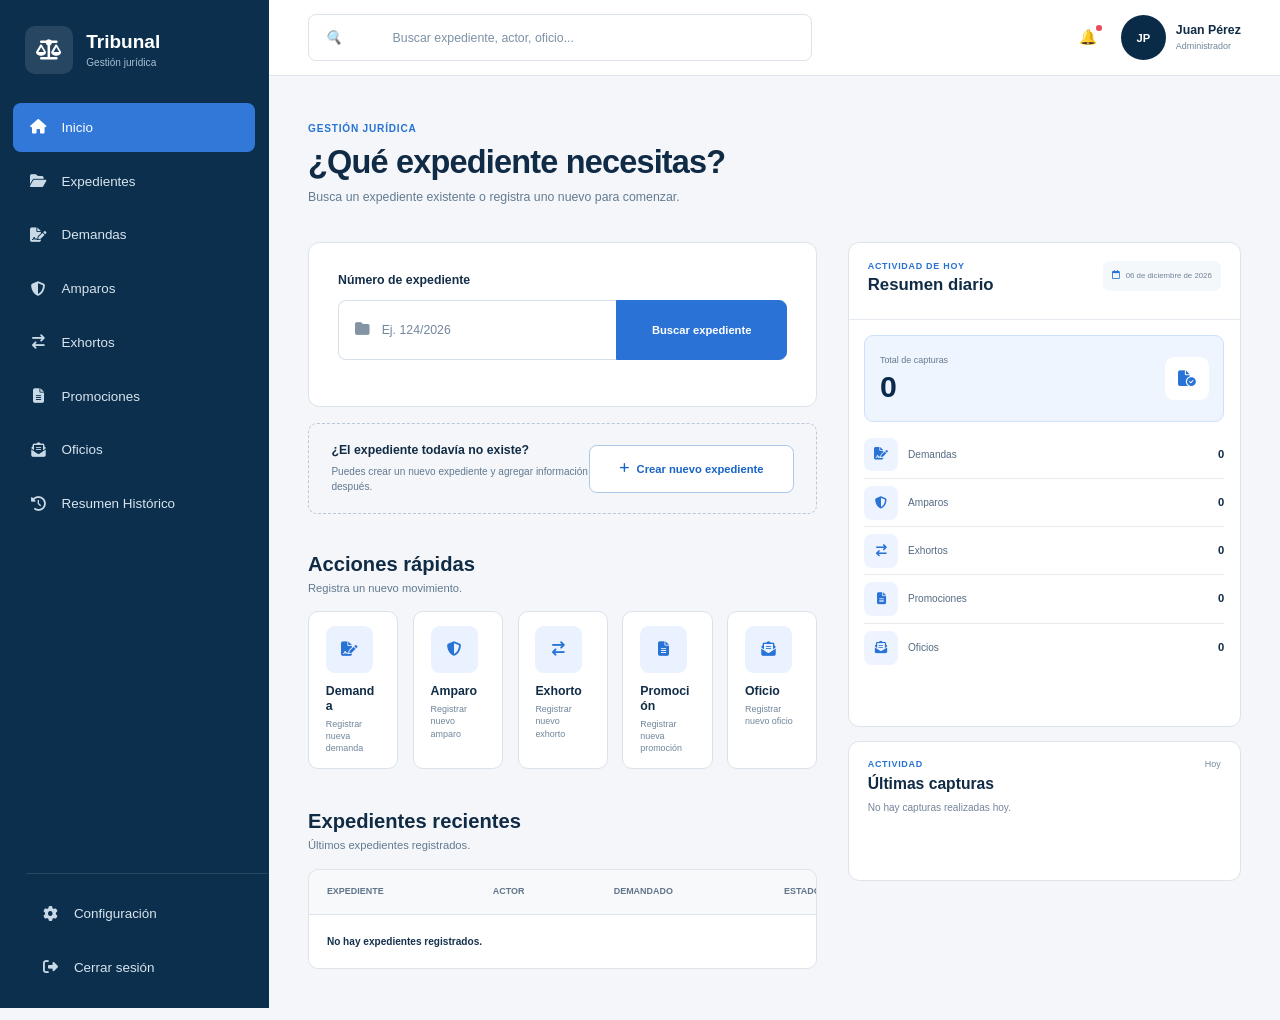
==== commit 1521f3e1: "Modificaciones en css de todos los forms, correcciones en funcionalidad de modales" ====
--- a/index.html
+++ b/index.html
@@ -24,17 +24,11 @@
         rel="stylesheet"
         href="https://cdnjs.cloudflare.com/ajax/libs/font-awesome/6.5.2/css/all.min.css"
     >
-    <link rel="stylesheet" href="assets/css/demandas.css">
-
-
-    <!-- ==========================================
-         ESTILOS PRINCIPALES
-    =========================================== -->
-
-    <link
-        rel="stylesheet"
-        href="assets/css/styles.css"
-    >
+   <link rel="stylesheet" href="./assets/css/styles.css">
+<link rel="stylesheet" href="./assets/css/demandas.css">
+<link rel="stylesheet" href="./assets/css/amparos.css">
+<link rel="stylesheet" href="./assets/css/forms.css">
+<link rel="stylesheet" href="./assets/css/historico.css">
 
 </head>
 
--- a/assets/css/styles.css
+++ b/assets/css/styles.css
@@ -559,7 +559,7 @@
   gap: 7px !important;
 
   min-height: 40px;
-  padding: 0 18px !important;
+  padding: 8px 18px !important;
 
   border: 1px solid var(--blue) !important;
   border-radius: 6px !important;
@@ -568,8 +568,12 @@
   color: #fff !important;
 
   font-size: 10px !important;
-  line-height: 1 !important;
+  line-height: 1.25 !important;
   font-weight: 700 !important;
+  text-align: center !important;
+
+  white-space: normal !important;
+  overflow-wrap: anywhere !important;
 }
 
 .main-search .primary-btn {
@@ -592,8 +596,8 @@
   justify-content: center !important;
   gap: 7px !important;
 
-  height: 43px !important;
-  padding: 0 18px !important;
+  min-height: 43px !important;
+  padding: 8px 18px !important;
 
   border: 1px solid #aec7e8 !important;
   border-radius: 7px !important;
@@ -602,7 +606,12 @@
   color: #1764c9 !important;
 
   font-size: 10px !important;
+  line-height: 1.25 !important;
   font-weight: 600 !important;
+  text-align: center !important;
+
+  white-space: normal !important;
+  overflow-wrap: anywhere !important;
 }
 
 .secondary-btn:hover {
@@ -689,11 +698,14 @@
 
 .quick-card {
   display: flex !important;
-  align-items: center !important;
-  gap: 12px !important;
-
-  width: 100% !important;
-  height: 88px !important;
+  flex-direction: column !important;
+  align-items: flex-start !important;
+  justify-content: flex-start !important;
+  gap: 10px !important;
+
+  width: 100% !important;
+  height: auto !important;
+  min-height: 88px !important;
   min-width: 0 !important;
 
   margin: 0 !important;
@@ -737,6 +749,7 @@
   display: flex !important;
   flex-direction: column !important;
   min-width: 0 !important;
+  max-width: 100% !important;
 }
 
 .quick-content strong {
@@ -747,6 +760,7 @@
   font-size: 11px !important;
   line-height: 13px !important;
   font-weight: 700 !important;
+  overflow-wrap: anywhere !important;
 }
 
 .quick-content span {
@@ -756,7 +770,8 @@
   color: #70859a !important;
   font-size: 8px !important;
   line-height: 11px !important;
-  white-space: nowrap !important;
+  white-space: normal !important;
+  overflow-wrap: anywhere !important;
 }
 
 /* Tabla recientes */
@@ -1384,6 +1399,13 @@
     grid-template-columns: 1fr !important;
   }
 
+  .quick-card {
+    flex-direction: row !important;
+    align-items: center !important;
+    justify-content: flex-start !important;
+    gap: 12px !important;
+  }
+
   .new-record {
     align-items: flex-start !important;
     flex-direction: column !important;
--- a/assets/css/demandas.css
+++ b/assets/css/demandas.css
@@ -97,7 +97,7 @@
 .demandas-new-button {
     min-width: 150px;
 
-    height: 42px !important;
+    min-height: 42px !important;
 
     flex-shrink: 0;
 }
@@ -1980,4 +1980,44 @@
 .demanda-btn-secondary,
 .demanda-btn-primary {
     font-size: 11px !important;
-}+}
+
+
+/* ============================================================
+   AJUSTE FINAL - TEXTO DENTRO DE LOS BOTONES
+   El alto fijo pasa a mínimo: si el texto no cabe, baja de línea
+   y el botón crece, en lugar de salirse.
+   ============================================================ */
+
+.demanda-btn-secondary,
+.demanda-btn-primary,
+.demanda-add-tercero {
+    height: auto !important;
+
+    line-height: 1.25 !important;
+
+    text-align: center !important;
+
+    white-space: normal !important;
+
+    overflow-wrap: anywhere !important;
+}
+
+.demanda-btn-secondary,
+.demanda-btn-primary {
+    min-height: 37px !important;
+
+    padding-top: 7px !important;
+    padding-bottom: 7px !important;
+}
+
+.demanda-add-tercero {
+    min-height: 40px !important;
+
+    padding-top: 7px !important;
+    padding-bottom: 7px !important;
+}
+
+.demanda-form-footer {
+    flex-wrap: wrap !important;
+}
--- a/assets/css/amparos.css
+++ b/assets/css/amparos.css
@@ -0,0 +1,1547 @@
+/* ============================================================
+   FORMULARIO AMPAROS - DEFINITIVO
+   ============================================================ */
+
+
+/* ============================================================
+   MODAL
+   ============================================================ */
+
+#modal.show:has(.amparo-form-shell) {
+    display: flex !important;
+
+    align-items: center !important;
+    justify-content: center !important;
+
+    box-sizing: border-box !important;
+
+    padding: 18px !important;
+
+    zoom: 1.08 !important;
+}
+
+
+#modal.show:has(.amparo-form-shell) .modal-card {
+    width: 720px !important;
+    max-width: calc(100vw - 50px) !important;
+
+    height: auto !important;
+    max-height: 86vh !important;
+
+    margin: 0 !important;
+    padding: 0 !important;
+
+    overflow: hidden !important;
+
+    border-radius: 12px !important;
+
+    background: #ffffff !important;
+
+    box-shadow:
+        0 18px 45px
+        rgba(15, 35, 55, 0.16) !important;
+}
+
+
+#modal.show:has(.amparo-form-shell) #modalContent {
+    width: 100% !important;
+
+    padding: 0 !important;
+
+    overflow: visible !important;
+}
+
+
+/* ============================================================
+   CONTENEDOR
+   ============================================================ */
+
+.amparo-form-shell {
+    display: flex !important;
+    flex-direction: column !important;
+
+    width: 100% !important;
+
+    height: auto !important;
+    max-height: 86vh !important;
+
+    box-sizing: border-box !important;
+
+    background: #f5f7fa !important;
+
+    color: #102b45 !important;
+}
+
+
+/* ============================================================
+   HEADER
+   ============================================================ */
+
+.amparo-form-header {
+    flex-shrink: 0 !important;
+
+    padding:
+        17px 22px 14px !important;
+
+    border-bottom:
+        1px solid #dce4ec !important;
+
+    background: #ffffff !important;
+}
+
+
+.amparo-eyebrow {
+    display: block !important;
+
+    margin-bottom: 5px !important;
+
+    color: #2672d4 !important;
+
+    font-size: 10px !important;
+
+    line-height: 12px !important;
+
+    font-weight: 700 !important;
+
+    letter-spacing: .08em !important;
+}
+
+
+.amparo-form-header h2 {
+    margin:
+        0 0 5px !important;
+
+    color: #102b45 !important;
+
+    font-size: 23px !important;
+
+    line-height: 28px !important;
+
+    font-weight: 700 !important;
+}
+
+
+.amparo-form-header p {
+    margin: 0 !important;
+
+    color: #71859a !important;
+
+    font-size: 11px !important;
+
+    line-height: 16px !important;
+}
+
+
+/* ============================================================
+   FORM
+   ============================================================ */
+
+#amparoFormElement {
+    display: flex !important;
+    flex-direction: column !important;
+
+    min-height: 0 !important;
+
+    width: 100% !important;
+}
+
+
+/* ============================================================
+   CONTENIDO / SCROLL
+   ============================================================ */
+
+.amparo-form-content {
+    display: flex !important;
+
+    flex-direction: column !important;
+
+    gap: 10px !important;
+
+    width: 100% !important;
+
+    min-height: 0 !important;
+
+    max-height:
+        calc(86vh - 130px) !important;
+
+    padding:
+        13px !important;
+
+    box-sizing: border-box !important;
+
+    overflow-x: hidden !important;
+    overflow-y: auto !important;
+
+    background: #f5f7fa !important;
+}
+
+
+.amparo-form-content::-webkit-scrollbar {
+    width: 7px;
+}
+
+
+.amparo-form-content::-webkit-scrollbar-track {
+    background: transparent;
+}
+
+
+.amparo-form-content::-webkit-scrollbar-thumb {
+    border-radius: 20px;
+
+    background: #cad5df;
+}
+
+
+/* ============================================================
+   SECCIONES
+   ============================================================ */
+
+.amparo-section {
+    display: block !important;
+
+    position: relative !important;
+
+    width: 100% !important;
+
+    height: auto !important;
+
+    min-height: 0 !important;
+    max-height: none !important;
+
+    margin: 0 !important;
+
+    overflow: visible !important;
+
+    box-sizing: border-box !important;
+
+    border:
+        1px solid #d7e0e9 !important;
+
+    border-radius: 9px !important;
+
+    background: #ffffff !important;
+}
+
+
+/* ============================================================
+   CABECERA DE SECCIÓN
+   ============================================================ */
+
+.amparo-section-header {
+    display: flex !important;
+
+    align-items: center !important;
+
+    gap: 10px !important;
+
+    width: 100% !important;
+
+    min-height: 47px !important;
+
+    padding:
+        8px 12px !important;
+
+    box-sizing: border-box !important;
+
+    border-bottom:
+        1px solid #dfe6ed !important;
+
+    background: #f8fafc !important;
+}
+
+
+.amparo-section-number {
+    display: flex !important;
+
+    align-items: center !important;
+    justify-content: center !important;
+
+    width: 26px !important;
+    height: 26px !important;
+
+    min-width: 26px !important;
+
+    border-radius: 7px !important;
+
+    background: #e8f1ff !important;
+
+    color: #2470d4 !important;
+
+    font-size: 11px !important;
+
+    line-height: 1 !important;
+
+    font-weight: 700 !important;
+}
+
+
+.amparo-section-header h3 {
+    margin:
+        0 0 2px !important;
+
+    color: #19364f !important;
+
+    font-size: 13px !important;
+
+    line-height: 16px !important;
+
+    font-weight: 700 !important;
+}
+
+
+.amparo-section-header p {
+    margin: 0 !important;
+
+    color: #7d8fa0 !important;
+
+    font-size: 10px !important;
+
+    line-height: 13px !important;
+}
+
+
+/* ============================================================
+   GRIDS
+   ============================================================ */
+
+.amparo-grid {
+    display: grid !important;
+
+    grid-template-columns:
+        repeat(2, minmax(0, 1fr)) !important;
+
+    gap:
+        12px 14px !important;
+
+    width: 100% !important;
+
+    height: auto !important;
+
+    padding: 13px !important;
+
+    box-sizing: border-box !important;
+
+    overflow: visible !important;
+}
+
+
+.amparo-grid-three {
+    grid-template-columns:
+        1fr
+        1fr
+        1.35fr !important;
+}
+
+
+.amparo-field.full {
+    grid-column:
+        1 / -1 !important;
+}
+
+
+/* ============================================================
+   CAMPOS
+   ============================================================ */
+
+.amparo-field {
+    display: block !important;
+
+    min-width: 0 !important;
+
+    width: 100% !important;
+
+    height: auto !important;
+
+    overflow: visible !important;
+}
+
+
+.amparo-field label {
+    display: block !important;
+
+    margin:
+        0 0 6px !important;
+
+    color: #18344e !important;
+
+    font-size: 11px !important;
+
+    line-height: 14px !important;
+
+    font-weight: 600 !important;
+}
+
+
+.amparo-field label span {
+    color: #dc4c56 !important;
+}
+
+
+.amparo-field input,
+.amparo-field select,
+.amparo-field textarea {
+    display: block !important;
+
+    width: 100% !important;
+
+    box-sizing: border-box !important;
+
+    margin: 0 !important;
+
+    border:
+        1px solid #d3dde7 !important;
+
+    border-radius: 7px !important;
+
+    outline: none !important;
+
+    background: #ffffff !important;
+
+    color: #203950 !important;
+
+    font-family: inherit !important;
+
+    font-size: 12px !important;
+
+    transition:
+        border-color .15s ease,
+        box-shadow .15s ease !important;
+}
+
+
+.amparo-field input,
+.amparo-field select {
+    height: 39px !important;
+
+    min-height: 39px !important;
+
+    padding:
+        0 11px !important;
+}
+
+
+.amparo-field textarea {
+    height: auto !important;
+
+    min-height: 66px !important;
+
+    padding:
+        9px 11px !important;
+
+    resize: vertical !important;
+}
+
+
+.amparo-field input:focus,
+.amparo-field select:focus,
+.amparo-field textarea:focus {
+    border-color: #82aee5 !important;
+
+    box-shadow:
+        0 0 0 3px
+        rgba(
+            43,
+            114,
+            214,
+            .08
+        ) !important;
+}
+
+
+/* ============================================================
+   EXPEDIENTE EXISTENTE
+   ============================================================ */
+
+.amparo-expediente-info {
+    display: block !important;
+
+    width: auto !important;
+
+    height: auto !important;
+
+    margin:
+        0 13px 13px !important;
+
+    padding:
+        11px 12px !important;
+
+    box-sizing: border-box !important;
+
+    border-radius: 7px !important;
+
+    overflow: visible !important;
+}
+
+
+.amparo-expediente-info[hidden] {
+    display: none !important;
+}
+
+
+.amparo-expediente-info.success {
+    border:
+        1px solid #c7dfcf !important;
+
+    background:
+        #f4fbf6 !important;
+}
+
+
+.amparo-expediente-info.warning {
+    border:
+        1px solid #efdcae !important;
+
+    background:
+        #fffaf0 !important;
+}
+
+
+.amparo-expediente-status {
+    display: flex !important;
+
+    align-items: center !important;
+
+    gap: 7px !important;
+
+    margin-bottom: 9px !important;
+
+    color: #334e68 !important;
+
+    font-size: 10px !important;
+
+    font-weight: 600 !important;
+}
+
+
+.amparo-expediente-info.success
+.amparo-expediente-status i {
+    color: #28824b !important;
+}
+
+
+.amparo-expediente-info.warning
+.amparo-expediente-status i {
+    color: #c68520 !important;
+}
+
+
+.amparo-expediente-grid {
+    display: grid !important;
+
+    grid-template-columns:
+        repeat(4, minmax(0, 1fr)) !important;
+
+    gap: 10px !important;
+}
+
+
+.amparo-expediente-grid div {
+    min-width: 0 !important;
+}
+
+
+.amparo-expediente-grid span {
+    display: block !important;
+
+    margin-bottom: 3px !important;
+
+    color: #798c9e !important;
+
+    font-size: 9px !important;
+}
+
+
+.amparo-expediente-grid strong {
+    display: block !important;
+
+    color: #264158 !important;
+
+    font-size: 10px !important;
+
+    line-height: 14px !important;
+
+    font-weight: 600 !important;
+
+    overflow-wrap: anywhere !important;
+}
+
+
+/* ============================================================
+   FOOTER
+   ============================================================ */
+
+.amparo-form-footer {
+    position: sticky !important;
+
+    bottom: 0 !important;
+
+    z-index: 10 !important;
+
+    display: flex !important;
+
+    flex-wrap: wrap !important;
+
+    align-items: center !important;
+
+    justify-content: flex-end !important;
+
+    gap: 9px !important;
+
+    width: 100% !important;
+
+    min-height: 58px !important;
+
+    padding:
+        9px 13px !important;
+
+    box-sizing: border-box !important;
+
+    border-top:
+        1px solid #dce4ec !important;
+
+    background: #ffffff !important;
+}
+
+
+/* ============================================================
+   BOTONES
+   ============================================================ */
+
+.amparo-btn-secondary,
+.amparo-btn-primary {
+    display: inline-flex !important;
+
+    align-items: center !important;
+
+    justify-content: center !important;
+
+    gap: 6px !important;
+
+    min-height: 38px !important;
+
+    min-width: 105px !important;
+
+    padding:
+        8px 15px !important;
+
+    box-sizing: border-box !important;
+
+    border-radius: 7px !important;
+
+    font-family: inherit !important;
+
+    font-size: 11px !important;
+
+    line-height: 1.25 !important;
+
+    font-weight: 600 !important;
+
+    /* el texto baja de línea en lugar de salirse del botón */
+    white-space: normal !important;
+
+    text-align: center !important;
+
+    overflow-wrap: anywhere !important;
+
+    cursor: pointer !important;
+}
+
+
+.amparo-btn-secondary {
+    border:
+        1px solid #b9cde3 !important;
+
+    background: #ffffff !important;
+
+    color: #1768cf !important;
+}
+
+
+.amparo-btn-primary {
+    min-width: 145px !important;
+
+    border:
+        1px solid #2b72d6 !important;
+
+    background: #2b72d6 !important;
+
+    color: #ffffff !important;
+}
+
+
+.amparo-btn-primary:hover {
+    background: #2464c2 !important;
+}
+
+
+/* ============================================================
+   BOTÓN CERRAR
+   ============================================================ */
+
+#modal.show:has(.amparo-form-shell)
+.modal-close {
+    top: 12px !important;
+
+    right: 13px !important;
+
+    z-index: 50 !important;
+
+    display: flex !important;
+
+    align-items: center !important;
+
+    justify-content: center !important;
+
+    width: 32px !important;
+    height: 32px !important;
+
+    border-radius: 7px !important;
+}
+
+
+/* ============================================================
+   RESPONSIVE
+   ============================================================ */
+
+@media (max-width: 700px) {
+
+    #modal.show:has(.amparo-form-shell)
+    .modal-card {
+        width:
+            calc(100vw - 22px) !important;
+
+        max-height:
+            93vh !important;
+    }
+
+
+    .amparo-form-shell {
+        max-height:
+            93vh !important;
+    }
+
+
+    .amparo-form-content {
+        max-height:
+            calc(93vh - 130px) !important;
+    }
+
+
+    .amparo-grid,
+    .amparo-grid-three {
+        grid-template-columns:
+            1fr !important;
+    }
+
+
+    .amparo-field.full {
+        grid-column:
+            auto !important;
+    }
+
+
+    .amparo-expediente-grid {
+        grid-template-columns:
+            repeat(2, minmax(0, 1fr)) !important;
+    }
+
+}
+/* ============================================================
+   FIX DEFINITIVO - SECCIONES COMPLETAS EN AMPAROS
+   ============================================================ */
+
+
+/* El formulario ocupa el espacio disponible del modal */
+#amparoFormElement {
+    flex: 1 1 auto !important;
+
+    min-height: 0 !important;
+
+    overflow: hidden !important;
+}
+
+
+/* El scroll sucede SOLO aquí */
+.amparo-form-content {
+    flex: 1 1 auto !important;
+
+    min-height: 0 !important;
+
+    max-height: none !important;
+
+    overflow-y: auto !important;
+    overflow-x: hidden !important;
+
+    padding-bottom: 18px !important;
+}
+
+
+/* MUY IMPORTANTE:
+   evita que las secciones se compriman verticalmente */
+.amparo-section {
+    flex: 0 0 auto !important;
+    flex-shrink: 0 !important;
+
+    height: auto !important;
+
+    min-height: max-content !important;
+    max-height: none !important;
+
+    overflow: visible !important;
+}
+
+
+/* El contenido interno tampoco debe comprimirse */
+.amparo-grid,
+.amparo-grid-three {
+    flex: 0 0 auto !important;
+
+    height: auto !important;
+
+    min-height: max-content !important;
+    max-height: none !important;
+
+    overflow: visible !important;
+}
+
+
+/* Campos completos */
+.amparo-field {
+    height: auto !important;
+
+    min-height: 0 !important;
+
+    overflow: visible !important;
+}
+
+
+/* Inputs completos */
+.amparo-field input,
+.amparo-field select {
+    display: block !important;
+
+    height: 39px !important;
+    min-height: 39px !important;
+
+    flex-shrink: 0 !important;
+}
+
+
+/* Textareas completos */
+.amparo-field textarea {
+    display: block !important;
+
+    height: 66px !important;
+    min-height: 66px !important;
+
+    flex-shrink: 0 !important;
+
+    overflow-y: auto !important;
+}
+
+
+/* Header de cada sección no se encoge */
+.amparo-section-header {
+    flex: 0 0 auto !important;
+    flex-shrink: 0 !important;
+}
+
+
+/* Información del expediente encontrado */
+.amparo-expediente-info {
+    flex: 0 0 auto !important;
+    flex-shrink: 0 !important;
+
+    height: auto !important;
+
+    overflow: visible !important;
+}
+
+
+/* Footer siempre completo */
+.amparo-form-footer {
+    flex: 0 0 auto !important;
+    flex-shrink: 0 !important;
+}
+
+
+/* Mantener el modal en el tamaño que ya te gustó */
+#modal.show:has(.amparo-form-shell) {
+    zoom: 1.08 !important;
+}
+
+
+#modal.show:has(.amparo-form-shell) .modal-card {
+    width: 720px !important;
+
+    max-width: calc(100vw - 50px) !important;
+
+    max-height: 86vh !important;
+}
+/* ============================================================
+   PÁGINA DE AMPAROS
+   ============================================================ */
+
+.amparos-page {
+    width: 100% !important;
+
+    min-width: 0 !important;
+
+    padding:
+        40px 35px 45px !important;
+
+    box-sizing: border-box !important;
+}
+
+
+/* ============================================================
+   HEADER
+   ============================================================ */
+
+.amparos-page-header {
+    display: flex;
+
+    align-items: flex-end;
+
+    justify-content: space-between;
+
+    gap: 24px;
+
+    width: 100%;
+
+    margin-bottom: 25px;
+}
+
+
+.amparos-page-header .eyebrow {
+    display: block;
+
+    margin-bottom: 7px;
+
+    color: #2772d5;
+
+    font-size: 10px;
+
+    line-height: 12px;
+
+    font-weight: 700;
+
+    letter-spacing: .08em;
+
+    text-transform: uppercase;
+}
+
+
+.amparos-page-header h1 {
+    margin:
+        0 0 6px;
+
+    color: #102b45;
+
+    font-size: 29px;
+
+    line-height: 34px;
+
+    font-weight: 700;
+}
+
+
+.amparos-page-header p {
+    margin: 0;
+
+    color: #637b92;
+
+    font-size: 11px;
+
+    line-height: 17px;
+}
+
+
+/* ============================================================
+   NUEVO AMPARO
+   ============================================================ */
+
+.amparos-new-button {
+    display: inline-flex !important;
+
+    align-items: center !important;
+
+    justify-content: center !important;
+
+    gap: 7px !important;
+
+    min-width: 145px !important;
+
+    min-height: 42px !important;
+
+    padding:
+        8px 16px !important;
+
+    white-space: normal !important;
+    overflow-wrap: anywhere !important;
+    text-align: center !important;
+
+    flex-shrink: 0 !important;
+}
+
+
+.amparos-new-button span {
+    white-space: normal;
+}
+
+
+/* ============================================================
+   CARD PRINCIPAL
+   ============================================================ */
+
+.amparos-records-card {
+    width: 100%;
+
+    box-sizing: border-box;
+
+    overflow: hidden;
+
+    border:
+        1px solid #dce3ea;
+
+    border-radius: 10px;
+
+    background: #ffffff;
+
+    box-shadow:
+        0 2px 7px
+        rgba(15, 23, 42, .025);
+}
+
+
+/* ============================================================
+   TOOLBAR
+   ============================================================ */
+
+.amparos-toolbar {
+    display: flex;
+
+    align-items: center;
+
+    justify-content: space-between;
+
+    gap: 24px;
+
+    min-height: 77px;
+
+    padding:
+        16px 19px;
+
+    box-sizing: border-box;
+
+    border-bottom:
+        1px solid #e4eaf0;
+}
+
+
+.amparos-toolbar h2 {
+    margin:
+        0 0 4px;
+
+    color: #102b45;
+
+    font-size: 16px;
+
+    line-height: 20px;
+
+    font-weight: 700;
+}
+
+
+.amparos-toolbar p {
+    margin: 0;
+
+    color: #70859a;
+
+    font-size: 9px;
+
+    line-height: 13px;
+}
+
+
+/* ============================================================
+   BUSCADOR
+   ============================================================ */
+
+.amparos-search {
+    position: relative;
+
+    width: 330px;
+
+    max-width: 100%;
+
+    flex-shrink: 0;
+}
+
+
+.amparos-search i {
+    position: absolute;
+
+    top: 50%;
+    left: 13px;
+
+    transform:
+        translateY(-50%);
+
+    color: #8295a7;
+
+    font-size: 11px;
+
+    pointer-events: none;
+}
+
+
+.amparos-search input {
+    width: 100%;
+
+    height: 40px;
+
+    padding:
+        0 13px 0 35px;
+
+    box-sizing: border-box;
+
+    border:
+        1px solid #dce3ea;
+
+    border-radius: 7px;
+
+    outline: none;
+
+    background: #ffffff;
+
+    color: #102b45;
+
+    font-family: inherit;
+
+    font-size: 10px;
+}
+
+
+.amparos-search input::placeholder {
+    color: #8295a7;
+}
+
+
+.amparos-search input:focus {
+    border-color: #9cbce7;
+
+    box-shadow:
+        0 0 0 3px
+        rgba(43, 114, 214, .08);
+}
+
+
+/* ============================================================
+   TABLA
+   ============================================================ */
+
+.amparos-table-container {
+    width: 100%;
+
+    overflow: hidden;
+}
+
+
+.amparos-table {
+    width: 100%;
+
+    border-collapse: collapse;
+
+    table-layout: fixed;
+}
+
+
+.amparos-table thead {
+    background: #f7f9fb;
+}
+
+
+.amparos-table th {
+    height: 42px;
+
+    padding:
+        0 12px;
+
+    box-sizing: border-box;
+
+    border-bottom:
+        1px solid #dce3ea;
+
+    color: #61758a;
+
+    font-size: 8px;
+
+    line-height: 11px;
+
+    font-weight: 700;
+
+    text-align: left;
+
+    text-transform: uppercase;
+}
+
+
+.amparos-table td {
+    min-height: 54px;
+
+    padding:
+        12px;
+
+    box-sizing: border-box;
+
+    border-bottom:
+        1px solid #e7edf2;
+
+    color: #4c647b;
+
+    font-size: 9px;
+
+    line-height: 14px;
+
+    vertical-align: middle;
+
+    overflow-wrap: anywhere;
+}
+
+
+.amparos-table tbody tr:last-child td {
+    border-bottom: 0;
+}
+
+
+.amparos-table tbody tr:hover {
+    background: #fafcff;
+}
+
+
+/* ============================================================
+   COLUMNAS
+   ============================================================ */
+
+.amparos-table th:nth-child(1),
+.amparos-table td:nth-child(1) {
+    width: 11%;
+}
+
+
+.amparos-table th:nth-child(2),
+.amparos-table td:nth-child(2) {
+    width: 11%;
+}
+
+
+.amparos-table th:nth-child(3),
+.amparos-table td:nth-child(3) {
+    width: 16%;
+}
+
+
+.amparos-table th:nth-child(4),
+.amparos-table td:nth-child(4) {
+    width: 12%;
+}
+
+
+.amparos-table th:nth-child(5),
+.amparos-table td:nth-child(5) {
+    width: 25%;
+}
+
+
+.amparos-table th:nth-child(6),
+.amparos-table td:nth-child(6) {
+    width: 10%;
+}
+
+
+.amparos-table th:nth-child(7),
+.amparos-table td:nth-child(7) {
+    width: 15%;
+}
+
+
+/* ============================================================
+   RECEPCIÓN
+   ============================================================ */
+
+.amparo-reception-cell {
+    display: flex;
+
+    flex-direction: column;
+
+    gap: 2px;
+}
+
+
+.amparo-reception-cell strong {
+    color: #18344e;
+
+    font-size: 9px;
+}
+
+
+.amparo-reception-cell span {
+    color: #8495a5;
+
+    font-size: 8px;
+}
+
+
+/* ============================================================
+   EXPEDIENTE
+   ============================================================ */
+
+.amparo-expediente-cell {
+    color: #1768cf;
+
+    font-weight: 700;
+}
+
+
+/* ============================================================
+   ACTO RECLAMADO
+   ============================================================ */
+
+.amparo-acto-cell {
+    display: -webkit-box;
+
+    overflow: hidden;
+
+    -webkit-line-clamp: 2;
+    -webkit-box-orient: vertical;
+
+    color: #526b82;
+
+    line-height: 14px;
+}
+
+
+/* ============================================================
+   ESTADOS
+   ============================================================ */
+
+.amparo-status {
+    display: inline-flex;
+
+    align-items: center;
+
+    justify-content: center;
+
+    min-height: 23px;
+
+    padding:
+        0 8px;
+
+    border-radius: 999px;
+
+    font-size: 8px;
+
+    font-weight: 600;
+
+    white-space: nowrap;
+}
+
+
+.amparo-status-recibido {
+    background: #eaf2ff;
+
+    color: #2468c8;
+}
+
+
+.amparo-status-tramite {
+    background: #fff4d9;
+
+    color: #a06a0a;
+}
+
+
+.amparo-status-pendiente {
+    background: #f4edf9;
+
+    color: #775093;
+}
+
+
+.amparo-status-concluido {
+    background: #e7f7ed;
+
+    color: #27834b;
+}
+
+
+/* ============================================================
+   BOTÓN ANEXAR OFICIO
+   ============================================================ */
+
+.amparo-attach-button {
+    display: inline-flex;
+
+    align-items: center;
+
+    justify-content: center;
+
+    gap: 6px;
+
+    min-width: 105px;
+
+    min-height: 34px;
+
+    padding:
+        6px 10px;
+
+    box-sizing: border-box;
+
+    border:
+        1px solid #b6cdea;
+
+    border-radius: 7px;
+
+    background: #ffffff;
+
+    color: #1768cf;
+
+    font-family: inherit;
+
+    font-size: 8px;
+
+    line-height: 1.25;
+
+    font-weight: 600;
+
+    white-space: normal;
+    overflow-wrap: anywhere;
+    text-align: center;
+
+    cursor: pointer;
+}
+
+
+.amparo-attach-button:hover {
+    border-color: #8db3e3;
+
+    background: #f5f9ff;
+}
+
+
+.amparo-attach-button i {
+    flex-shrink: 0;
+}
+
+
+/* ============================================================
+   VACÍO
+   ============================================================ */
+
+.amparos-empty {
+    padding:
+        48px 20px;
+
+    box-sizing: border-box;
+
+    text-align: center;
+}
+
+
+.amparos-empty[hidden] {
+    display: none !important;
+}
+
+
+.amparos-empty-icon {
+    display: flex;
+
+    align-items: center;
+
+    justify-content: center;
+
+    width: 46px;
+
+    height: 46px;
+
+    margin:
+        0 auto 12px;
+
+    border-radius: 9px;
+
+    background: #eaf2ff;
+
+    color: #2873d5;
+
+    font-size: 16px;
+}
+
+
+.amparos-empty h3 {
+    margin:
+        0 0 6px;
+
+    color: #102b45;
+
+    font-size: 14px;
+
+    font-weight: 700;
+}
+
+
+.amparos-empty p {
+    margin:
+        0 0 16px;
+
+    color: #70859a;
+
+    font-size: 10px;
+}
+
+
+/* ============================================================
+   RESPONSIVE
+   ============================================================ */
+
+@media (max-width: 950px) {
+
+    .amparos-toolbar {
+        align-items: stretch;
+
+        flex-direction: column;
+    }
+
+
+    .amparos-search {
+        width: 100%;
+    }
+
+}
+
+
+@media (max-width: 750px) {
+
+    .amparos-page-header {
+        align-items: stretch;
+
+        flex-direction: column;
+    }
+
+
+    .amparos-new-button {
+        width: 100%;
+    }
+
+
+    .amparos-table-container {
+        overflow-x: auto;
+    }
+
+
+    .amparos-table {
+        min-width: 850px;
+    }
+
+}
--- a/assets/css/forms.css
+++ b/assets/css/forms.css
@@ -0,0 +1,619 @@
+/* ============================================================
+   FORMULARIOS ESTÁNDAR
+   ------------------------------------------------------------
+   Mismo formato que los formularios de Demandas y Amparos
+   (encabezado, secciones numeradas, pie fijo con botones).
+
+   Lo usan: Expedientes, Exhortos, Promociones y Oficios.
+   El marcado se genera con assets/js/forms/formKit.js
+   ============================================================ */
+
+
+/* ============================================================
+   MODAL
+   ============================================================ */
+
+#modal.show:has(.tf-shell) {
+    display: flex !important;
+
+    align-items: center !important;
+    justify-content: center !important;
+
+    box-sizing: border-box !important;
+
+    padding: 18px !important;
+
+    zoom: 1.08 !important;
+}
+
+
+#modal.show:has(.tf-shell) .modal-card {
+    width: 720px !important;
+    max-width: calc(100vw - 50px) !important;
+
+    height: auto !important;
+    max-height: 86vh !important;
+
+    margin: 0 !important;
+    padding: 0 !important;
+
+    overflow: hidden !important;
+
+    border-radius: 12px !important;
+
+    background: #ffffff !important;
+
+    box-shadow:
+        0 18px 45px
+        rgba(15, 35, 55, 0.16) !important;
+}
+
+
+#modal.show:has(.tf-shell) #modalContent {
+    width: 100% !important;
+
+    padding: 0 !important;
+
+    overflow: visible !important;
+}
+
+
+#modal.show:has(.tf-shell) .modal-close {
+    top: 12px !important;
+    right: 13px !important;
+
+    z-index: 50 !important;
+
+    width: 32px !important;
+    height: 32px !important;
+
+    border-radius: 7px !important;
+}
+
+
+/* ============================================================
+   CONTENEDOR
+   ============================================================ */
+
+.tf-shell {
+    display: flex;
+    flex-direction: column;
+
+    width: 100%;
+    max-height: 86vh;
+
+    box-sizing: border-box;
+
+    background: #f5f7fa;
+
+    color: #102b45;
+}
+
+
+/* ============================================================
+   ENCABEZADO
+   ============================================================ */
+
+.tf-header {
+    flex: 0 0 auto;
+
+    /* deja libre el botón de cerrar */
+    padding: 17px 60px 14px 22px;
+
+    border-bottom: 1px solid #dce4ec;
+
+    background: #ffffff;
+}
+
+
+.tf-eyebrow {
+    display: block;
+
+    margin-bottom: 5px;
+
+    color: #2672d4;
+
+    font-size: 10px;
+    line-height: 12px;
+    font-weight: 700;
+    letter-spacing: .08em;
+    text-transform: uppercase;
+}
+
+
+.tf-header h2 {
+    margin: 0 0 5px;
+
+    color: #102b45;
+
+    font-size: 23px;
+    line-height: 28px;
+    font-weight: 700;
+
+    overflow-wrap: anywhere;
+}
+
+
+.tf-header p {
+    margin: 0;
+
+    color: #71859a;
+
+    font-size: 11px;
+    line-height: 16px;
+}
+
+
+/* ============================================================
+   FORM / CONTENIDO CON SCROLL
+   ============================================================ */
+
+.tf-form {
+    display: flex;
+    flex-direction: column;
+
+    flex: 1 1 auto;
+
+    width: 100%;
+    min-height: 0;
+
+    overflow: hidden;
+}
+
+
+.tf-content {
+    display: flex;
+    flex-direction: column;
+
+    flex: 1 1 auto;
+
+    gap: 10px;
+
+    width: 100%;
+    min-height: 0;
+
+    padding: 13px 13px 18px;
+
+    box-sizing: border-box;
+
+    overflow-x: hidden;
+    overflow-y: auto;
+
+    background: #f5f7fa;
+}
+
+
+.tf-content::-webkit-scrollbar {
+    width: 7px;
+}
+
+.tf-content::-webkit-scrollbar-track {
+    background: transparent;
+}
+
+.tf-content::-webkit-scrollbar-thumb {
+    border-radius: 20px;
+
+    background: #cad5df;
+}
+
+
+/* ============================================================
+   SECCIONES
+   ============================================================ */
+
+.tf-section {
+    /* evita que el scroll comprima las secciones */
+    flex: 0 0 auto;
+
+    width: 100%;
+
+    margin: 0;
+
+    box-sizing: border-box;
+
+    border: 1px solid #d7e0e9;
+    border-radius: 9px;
+
+    background: #ffffff;
+}
+
+
+.tf-section-header {
+    display: flex;
+    align-items: center;
+
+    gap: 10px;
+
+    width: 100%;
+    min-height: 47px;
+
+    padding: 8px 12px;
+
+    box-sizing: border-box;
+
+    border-bottom: 1px solid #dfe6ed;
+    border-radius: 9px 9px 0 0;
+
+    background: #f8fafc;
+}
+
+
+.tf-section-number {
+    display: flex;
+    align-items: center;
+    justify-content: center;
+
+    flex: 0 0 26px;
+
+    width: 26px;
+    height: 26px;
+
+    border-radius: 7px;
+
+    background: #e8f1ff;
+
+    color: #2470d4;
+
+    font-size: 11px;
+    line-height: 1;
+    font-weight: 700;
+}
+
+
+.tf-section-header h3 {
+    margin: 0 0 2px;
+
+    color: #19364f;
+
+    font-size: 13px;
+    line-height: 16px;
+    font-weight: 700;
+}
+
+
+.tf-section-header p {
+    margin: 0;
+
+    color: #7d8fa0;
+
+    font-size: 10px;
+    line-height: 13px;
+}
+
+
+/* ============================================================
+   GRIDS
+   ============================================================ */
+
+.tf-grid {
+    display: grid;
+
+    grid-template-columns: repeat(2, minmax(0, 1fr));
+
+    gap: 12px 14px;
+
+    width: 100%;
+
+    padding: 13px;
+
+    box-sizing: border-box;
+}
+
+
+.tf-grid-three {
+    grid-template-columns: repeat(3, minmax(0, 1fr));
+}
+
+
+.tf-full {
+    grid-column: 1 / -1;
+}
+
+
+/* ============================================================
+   CAMPOS
+   ============================================================ */
+
+.tf-field {
+    min-width: 0;
+}
+
+
+.tf-field label {
+    display: block;
+
+    margin: 0 0 6px;
+
+    color: #18344e;
+
+    font-size: 11px;
+    line-height: 14px;
+    font-weight: 600;
+}
+
+
+.tf-field label span {
+    color: #dc4c56;
+}
+
+
+.tf-field input,
+.tf-field select,
+.tf-field textarea {
+    display: block;
+
+    width: 100%;
+
+    margin: 0;
+
+    box-sizing: border-box;
+
+    border: 1px solid #d3dde7;
+    border-radius: 7px;
+
+    outline: none;
+
+    background: #ffffff;
+
+    color: #203950;
+
+    font-family: inherit;
+    font-size: 12px;
+
+    transition:
+        border-color .15s ease,
+        box-shadow .15s ease;
+}
+
+
+.tf-field input,
+.tf-field select {
+    height: 39px;
+
+    padding: 0 11px;
+}
+
+
+.tf-field textarea {
+    min-height: 66px;
+
+    padding: 9px 11px;
+
+    resize: vertical;
+}
+
+
+.tf-field input::placeholder,
+.tf-field textarea::placeholder {
+    color: #8b9bab;
+}
+
+
+.tf-field input:focus,
+.tf-field select:focus,
+.tf-field textarea:focus {
+    border-color: #82aee5;
+
+    box-shadow:
+        0 0 0 3px
+        rgba(43, 114, 214, .08);
+}
+
+
+/* ============================================================
+   OPCIÓN (checkbox)
+   Igual que las opciones de "Acción reclamada" en Demandas
+   ============================================================ */
+
+.tf-option {
+    position: relative;
+
+    display: flex;
+    align-items: center;
+
+    gap: 10px;
+
+    min-height: 42px;
+
+    padding: 9px 12px;
+
+    box-sizing: border-box;
+
+    border: 1px solid #d9e2eb;
+    border-radius: 7px;
+
+    background: #ffffff;
+
+    color: #334e68;
+
+    font-size: 11px;
+    line-height: 14px;
+
+    cursor: pointer;
+}
+
+
+.tf-option:hover {
+    border-color: #adc6e5;
+
+    background: #fafcff;
+}
+
+
+.tf-option input {
+    position: absolute;
+
+    opacity: 0;
+
+    pointer-events: none;
+}
+
+
+.tf-check {
+    display: flex;
+    align-items: center;
+    justify-content: center;
+
+    flex: 0 0 18px;
+
+    width: 18px;
+    height: 18px;
+
+    border: 1px solid #bdcad7;
+    border-radius: 4px;
+
+    background: #ffffff;
+
+    color: transparent;
+
+    font-size: 8px;
+}
+
+
+.tf-option input:checked + .tf-check {
+    border-color: #2b72d6;
+
+    background: #2b72d6;
+
+    color: #ffffff;
+}
+
+
+.tf-option input:focus-visible + .tf-check {
+    box-shadow:
+        0 0 0 3px
+        rgba(43, 114, 214, .18);
+}
+
+
+/* ============================================================
+   PIE CON BOTONES
+   ============================================================ */
+
+.tf-footer {
+    position: sticky;
+    bottom: 0;
+    z-index: 10;
+
+    display: flex;
+    flex: 0 0 auto;
+    flex-wrap: wrap;
+    align-items: center;
+    justify-content: flex-end;
+
+    gap: 9px;
+
+    width: 100%;
+    min-height: 58px;
+
+    padding: 9px 13px;
+
+    box-sizing: border-box;
+
+    border-top: 1px solid #dce4ec;
+
+    background: #ffffff;
+}
+
+
+/* ============================================================
+   BOTONES
+   El texto NUNCA se sale del botón: si no cabe, baja de línea
+   y el botón crece en alto (min-height en lugar de height).
+   ============================================================ */
+
+.tf-btn-secondary,
+.tf-btn-primary {
+    display: inline-flex;
+    align-items: center;
+    justify-content: center;
+
+    gap: 6px;
+
+    min-width: 105px;
+    min-height: 38px;
+
+    padding: 8px 15px;
+
+    box-sizing: border-box;
+
+    border-radius: 7px;
+
+    font-family: inherit;
+    font-size: 11px;
+    line-height: 1.25;
+    font-weight: 600;
+    text-align: center;
+
+    white-space: normal;
+    overflow-wrap: anywhere;
+
+    cursor: pointer;
+}
+
+
+.tf-btn-secondary {
+    border: 1px solid #b9cde3;
+
+    background: #ffffff;
+
+    color: #1768cf;
+}
+
+
+.tf-btn-secondary:hover {
+    background: #f5f8fc;
+}
+
+
+.tf-btn-primary {
+    min-width: 145px;
+
+    border: 1px solid #2b72d6;
+
+    background: #2b72d6;
+
+    color: #ffffff;
+}
+
+
+.tf-btn-primary:hover {
+    background: #2464c2;
+}
+
+
+/* ============================================================
+   RESPONSIVE
+   ============================================================ */
+
+@media (max-width: 700px) {
+
+    #modal.show:has(.tf-shell) .modal-card {
+        width: calc(100vw - 22px) !important;
+
+        max-height: 93vh !important;
+    }
+
+    .tf-shell {
+        max-height: 93vh;
+    }
+
+    .tf-grid,
+    .tf-grid-three {
+        grid-template-columns: 1fr;
+    }
+
+    .tf-full {
+        grid-column: auto;
+    }
+
+    .tf-footer {
+        justify-content: stretch;
+    }
+
+    .tf-btn-secondary,
+    .tf-btn-primary {
+        flex: 1 1 140px;
+    }
+}
--- a/assets/css/historico.css
+++ b/assets/css/historico.css
@@ -0,0 +1,707 @@
+/* ============================================================
+   RESUMEN HISTÓRICO
+   ============================================================ */
+
+.historico-page {
+    width: 100%;
+
+    padding: 38px 35px 45px;
+
+    box-sizing: border-box;
+}
+
+
+/* HEADER */
+
+.historico-header {
+    margin-bottom: 26px;
+}
+
+.historico-header .eyebrow {
+    display: block;
+
+    margin-bottom: 7px;
+
+    color: #2672d4;
+
+    font-size: 10px;
+    font-weight: 700;
+
+    letter-spacing: .08em;
+
+    text-transform: uppercase;
+}
+
+.historico-header h1 {
+    margin: 0 0 7px;
+
+    color: #102b45;
+
+    font-size: 29px;
+    line-height: 35px;
+
+    font-weight: 700;
+}
+
+.historico-header p {
+    margin: 0;
+
+    color: #647d94;
+
+    font-size: 11px;
+}
+
+
+/* ============================================================
+   BUSCADOR
+   ============================================================ */
+
+.historico-search {
+    position: relative;
+
+    width: 340px;
+    max-width: 100%;
+
+    margin-bottom: 14px;
+}
+
+.historico-search i {
+    position: absolute;
+
+    top: 50%;
+    left: 13px;
+
+    transform: translateY(-50%);
+
+    color: #8496a7;
+
+    font-size: 11px;
+}
+
+.historico-search input {
+    width: 100%;
+    height: 40px;
+
+    padding: 0 13px 0 35px;
+
+    box-sizing: border-box;
+
+    border: 1px solid #d7e0e9;
+    border-radius: 7px;
+
+    outline: none;
+
+    background: #ffffff;
+
+    color: #203950;
+
+    font-family: inherit;
+    font-size: 11px;
+}
+
+.historico-search input:focus {
+    border-color: #8db4e4;
+
+    box-shadow:
+        0 0 0 3px rgba(43, 114, 214, .08);
+}
+
+
+/* ============================================================
+   TABLA
+   ============================================================ */
+
+.historico-card {
+    overflow: hidden;
+
+    border: 1px solid #dce3ea;
+    border-radius: 10px;
+
+    background: #ffffff;
+}
+
+.historico-table-container {
+    width: 100%;
+
+    overflow-x: auto;
+}
+
+.historico-table {
+    width: 100%;
+
+    border-collapse: collapse;
+
+    table-layout: fixed;
+}
+
+.historico-table thead {
+    background: #f7f9fb;
+}
+
+.historico-table th {
+    height: 42px;
+
+    padding: 0 17px;
+
+    border-bottom: 1px solid #dce3ea;
+
+    color: #61758a;
+
+    font-size: 8px;
+    font-weight: 700;
+
+    text-align: left;
+
+    text-transform: uppercase;
+}
+
+.historico-table td {
+    padding: 14px 17px;
+
+    border-bottom: 1px solid #e7edf2;
+
+    color: #405c75;
+
+    font-size: 9px;
+    line-height: 14px;
+
+    vertical-align: middle;
+}
+
+.historico-table tr:last-child td {
+    border-bottom: 0;
+}
+
+.historico-table td:first-child {
+    color: #18344e;
+
+    font-weight: 600;
+}
+
+.historico-table th:nth-child(1) {
+    width: 28%;
+}
+
+.historico-table th:nth-child(2) {
+    width: 18%;
+}
+
+.historico-table th:nth-child(3) {
+    width: 22%;
+}
+
+.historico-table th:nth-child(4) {
+    width: 32%;
+}
+
+
+/* EMPTY */
+
+.historico-empty {
+    display: flex;
+
+    flex-direction: column;
+
+    align-items: center;
+
+    gap: 7px;
+
+    padding: 40px;
+
+    color: #7c8fa2;
+
+    text-align: center;
+}
+
+.historico-empty[hidden] {
+    display: none !important;
+}
+
+.historico-empty i {
+    margin-bottom: 5px;
+
+    color: #2b72d6;
+
+    font-size: 24px;
+}
+
+.historico-empty strong {
+    color: #203950;
+
+    font-size: 12px;
+}
+
+.historico-empty span {
+    font-size: 9px;
+}
+
+
+/* ============================================================
+   RESUMEN
+   ============================================================ */
+
+.historico-summary-card {
+    margin-top: 17px;
+
+    overflow: hidden;
+
+    border: 1px solid #dce3ea;
+    border-radius: 10px;
+
+    background: #ffffff;
+}
+
+.historico-summary-header {
+    display: flex;
+
+    align-items: center;
+
+    justify-content: space-between;
+
+    gap: 20px;
+
+    padding: 17px 19px;
+
+    border-bottom: 1px solid #e2e8ee;
+}
+
+.historico-summary-eyebrow {
+    display: block;
+
+    margin-bottom: 4px;
+
+    color: #2672d4;
+
+    font-size: 8px;
+    font-weight: 700;
+
+    letter-spacing: .08em;
+
+    text-transform: uppercase;
+}
+
+.historico-summary-header h2 {
+    margin: 0 0 3px;
+
+    color: #17344e;
+
+    font-size: 15px;
+}
+
+.historico-summary-header p {
+    margin: 0;
+
+    color: #778b9e;
+
+    font-size: 9px;
+}
+
+.historico-total-box {
+    display: flex;
+
+    align-items: center;
+
+    gap: 10px;
+
+    padding: 8px 13px;
+
+    border-radius: 8px;
+
+    background: #edf4ff;
+}
+
+.historico-total-box span {
+    color: #647d94;
+
+    font-size: 9px;
+}
+
+.historico-total-box strong {
+    color: #1768cf;
+
+    font-size: 19px;
+}
+
+
+/* CONTADORES */
+
+.historico-summary-grid {
+    display: grid;
+
+    grid-template-columns:
+        repeat(5, minmax(0, 1fr));
+
+    gap: 10px;
+
+    padding: 15px 18px;
+}
+
+.historico-stat {
+    display: flex;
+
+    align-items: center;
+
+    gap: 10px;
+
+    min-width: 0;
+
+    padding: 11px;
+
+    border: 1px solid #e0e7ee;
+    border-radius: 8px;
+
+    background: #fbfcfe;
+}
+
+.historico-stat-icon {
+    display: flex;
+
+    align-items: center;
+    justify-content: center;
+
+    width: 33px;
+    height: 33px;
+
+    min-width: 33px;
+
+    border-radius: 7px;
+
+    background: #e8f1ff;
+
+    color: #2672d4;
+
+    font-size: 11px;
+}
+
+.historico-stat span {
+    display: block;
+
+    margin-bottom: 2px;
+
+    color: #72879a;
+
+    font-size: 8px;
+}
+
+.historico-stat strong {
+    color: #17344e;
+
+    font-size: 15px;
+}
+
+
+/* ============================================================
+   MANDAR A MESAS
+   ============================================================ */
+
+.historico-send-area {
+    display: flex;
+
+    align-items: center;
+
+    justify-content: space-between;
+
+    gap: 20px;
+
+    padding: 14px 18px;
+
+    border-top: 1px solid #e2e8ee;
+
+    background: #fafbfd;
+}
+
+.historico-send-area strong {
+    display: block;
+
+    margin-bottom: 3px;
+
+    color: #17344e;
+
+    font-size: 11px;
+}
+
+.historico-send-area p {
+    margin: 0;
+
+    color: #788c9e;
+
+    font-size: 9px;
+}
+
+.historico-send-btn {
+    display: inline-flex;
+
+    align-items: center;
+    justify-content: center;
+
+    gap: 7px;
+
+    min-width: 135px;
+    min-height: 39px;
+
+    padding: 8px 15px;
+
+    border: 1px solid #2b72d6;
+    border-radius: 7px;
+
+    background: #2b72d6;
+
+    color: #ffffff;
+
+    font-family: inherit;
+
+    font-size: 10px;
+    font-weight: 600;
+
+    white-space: normal;
+    overflow-wrap: anywhere;
+    text-align: center;
+
+    cursor: pointer;
+}
+
+.historico-send-btn:hover {
+    background: #2465c2;
+}
+
+
+/* ============================================================
+   ÚLTIMO ENVÍO
+   ============================================================ */
+
+.historico-last-send {
+    margin-top: 14px;
+
+    padding: 14px 17px;
+
+    border: 1px solid #cfe1d5;
+    border-radius: 9px;
+
+    background: #f5fbf7;
+}
+
+.historico-last-send[hidden] {
+    display: none !important;
+}
+
+.last-send-header {
+    display: flex;
+
+    align-items: center;
+
+    justify-content: space-between;
+
+    gap: 15px;
+
+    margin-bottom: 10px;
+}
+
+.last-send-header strong {
+    color: #245339;
+
+    font-size: 11px;
+}
+
+.last-send-header span {
+    color: #6d8778;
+
+    font-size: 8px;
+}
+
+.last-send-items {
+    display: flex;
+
+    flex-wrap: wrap;
+
+    gap: 7px;
+}
+
+.last-send-item {
+    padding: 5px 8px;
+
+    border-radius: 999px;
+
+    background: #ffffff;
+
+    color: #436653;
+
+    font-size: 8px;
+}
+
+
+/* ============================================================
+   MODAL MESAS
+   ============================================================ */
+
+.mesas-confirm {
+    padding: 23px;
+}
+
+.mesas-confirm-icon {
+    display: flex;
+
+    align-items: center;
+    justify-content: center;
+
+    width: 46px;
+    height: 46px;
+
+    margin-bottom: 14px;
+
+    border-radius: 10px;
+
+    background: #e8f1ff;
+
+    color: #2672d4;
+
+    font-size: 17px;
+}
+
+.mesas-confirm.success .mesas-confirm-icon {
+    background: #e8f7ed;
+
+    color: #27834b;
+}
+
+.mesas-confirm h2 {
+    margin: 0 0 7px;
+
+    color: #17344e;
+
+    font-size: 18px;
+}
+
+.mesas-confirm > p {
+    margin: 0 0 16px;
+
+    color: #71869a;
+
+    font-size: 10px;
+    line-height: 15px;
+}
+
+.mesas-confirm-summary {
+    display: grid;
+
+    grid-template-columns:
+        repeat(2, minmax(0, 1fr));
+
+    gap: 8px;
+
+    margin-bottom: 18px;
+}
+
+.mesas-confirm-row {
+    display: flex;
+
+    align-items: center;
+
+    justify-content: space-between;
+
+    gap: 10px;
+
+    padding: 9px 11px;
+
+    border: 1px solid #e0e7ee;
+    border-radius: 7px;
+
+    background: #fafbfd;
+}
+
+.mesas-confirm-row span {
+    color: #60778c;
+
+    font-size: 9px;
+}
+
+.mesas-confirm-row strong {
+    color: #18344e;
+
+    font-size: 11px;
+}
+
+.mesas-confirm-total {
+    grid-column: 1 / -1;
+
+    background: #edf4ff;
+}
+
+.mesas-confirm-actions {
+    display: flex;
+
+    flex-wrap: wrap;
+
+    justify-content: flex-end;
+
+    gap: 9px;
+}
+
+.mesas-modal-btn {
+    display: inline-flex;
+
+    align-items: center;
+    justify-content: center;
+
+    min-width: 100px;
+    min-height: 38px;
+
+    padding: 8px 14px;
+
+    border-radius: 7px;
+
+    font-family: inherit;
+
+    font-size: 10px;
+    font-weight: 600;
+
+    white-space: normal;
+    overflow-wrap: anywhere;
+    text-align: center;
+
+    cursor: pointer;
+}
+
+.mesas-modal-btn.secondary {
+    border: 1px solid #b8cce3;
+
+    background: #ffffff;
+
+    color: #1768cf;
+}
+
+.mesas-modal-btn.primary {
+    border: 1px solid #2b72d6;
+
+    background: #2b72d6;
+
+    color: #ffffff;
+}
+
+
+/* RESPONSIVE */
+
+@media (max-width: 900px) {
+
+    .historico-summary-grid {
+        grid-template-columns:
+            repeat(2, minmax(0, 1fr));
+    }
+
+}
+
+@media (max-width: 600px) {
+
+    .historico-summary-grid {
+        grid-template-columns: 1fr;
+    }
+
+    .historico-send-area {
+        align-items: stretch;
+        flex-direction: column;
+    }
+
+    .historico-send-btn {
+        width: 100%;
+    }
+
+}
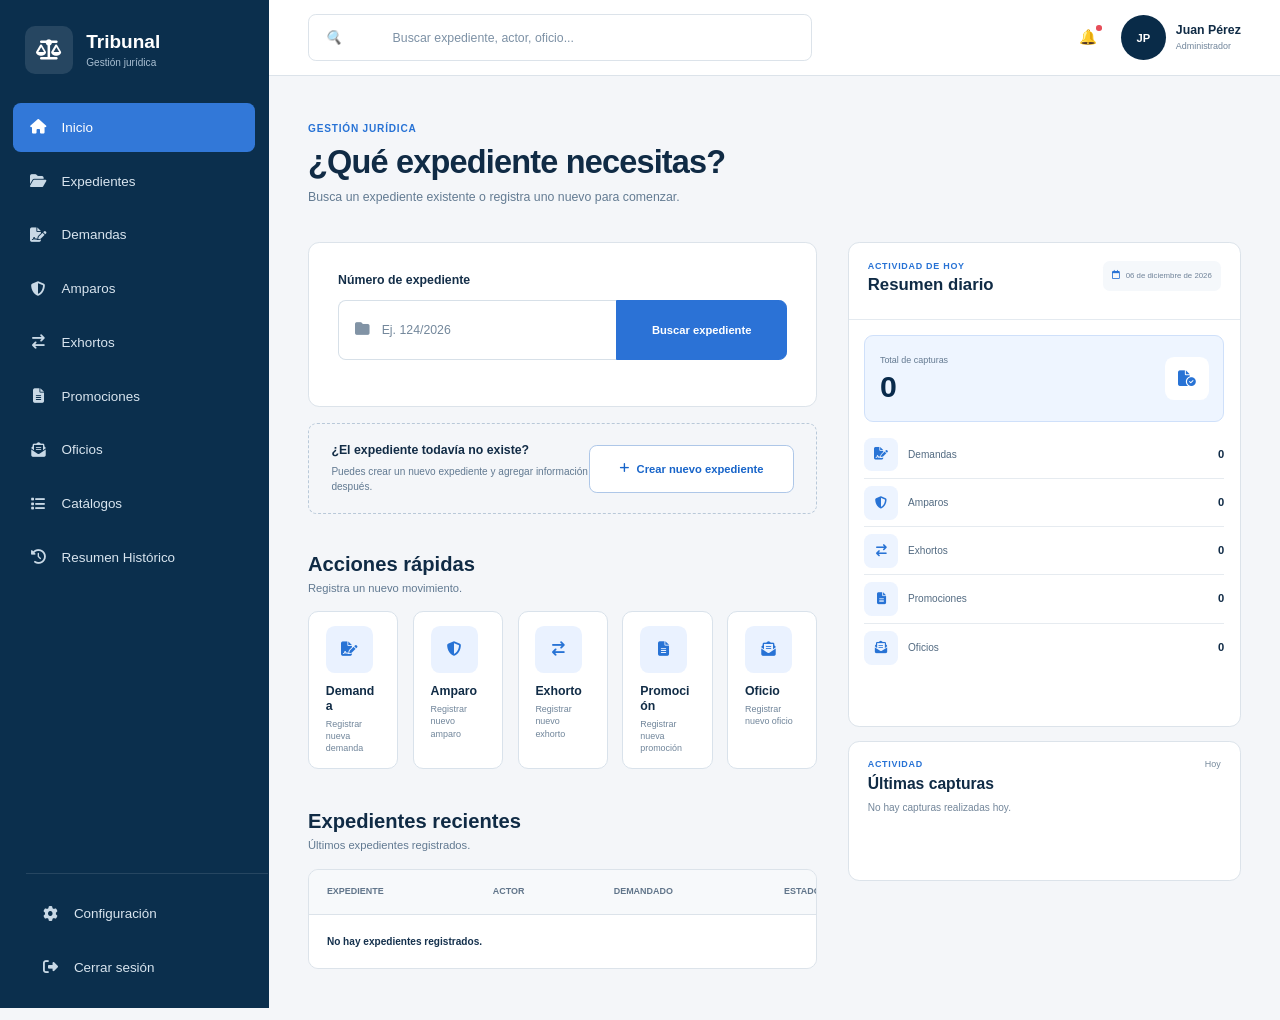
==== commit cf2b37cf: "catálogos" ====
--- a/index.html
+++ b/index.html
@@ -24,11 +24,13 @@
         rel="stylesheet"
         href="https://cdnjs.cloudflare.com/ajax/libs/font-awesome/6.5.2/css/all.min.css"
     >
-   <link rel="stylesheet" href="./assets/css/styles.css">
-<link rel="stylesheet" href="./assets/css/demandas.css">
-<link rel="stylesheet" href="./assets/css/amparos.css">
-<link rel="stylesheet" href="./assets/css/forms.css">
-<link rel="stylesheet" href="./assets/css/historico.css">
+     <link rel="stylesheet" href="./assets/css/styles.css">
+     <link rel="stylesheet" href="./assets/css/demandas.css">
+     <link rel="stylesheet" href="./assets/css/amparos.css">
+     <link rel="stylesheet" href="./assets/css/forms.css">
+     <link rel="stylesheet" href="./assets/css/historico.css">
+     <link rel="stylesheet" href="./assets/css/oficios.css">
+     <link rel="stylesheet" href="./assets/css/catalogos.css">
 
 </head>
 
--- a/assets/css/oficios.css
+++ b/assets/css/oficios.css
@@ -0,0 +1,65 @@
+/* Badges estáticos de estado en la tabla */
+.status-badge {
+    display: inline-block;
+    padding: 4px 10px;
+    border-radius: 12px;
+    font-size: 12px;
+    font-weight: 600;
+}
+
+.status-pendiente {
+    background-color: #fff8e6;
+    color: #b7791f;
+    border: 1px solid #fbd38d;
+}
+
+.status-recibido {
+    background-color: #e6fffa;
+    color: #234e52;
+    border: 1px solid #81e6d9;
+}
+
+.user-badge {
+    font-size: 13px;
+    color: #102b45;
+    font-weight: 500;
+}
+
+/* Cuadro dinámico en el formulario al marcar Recibido */
+.info-box-recibido {
+    background-color: #f0fdf4;
+    border: 1px solid #bbf7d0;
+    border-left: 4px solid #22c55e;
+    padding: 12px 16px;
+    border-radius: 6px;
+    margin-top: 8px;
+}
+
+.info-box-recibido p {
+    margin: 0;
+    color: #15803d;
+    font-size: 14px;
+}
+
+.info-box-recibido small {
+    color: #166534;
+    font-size: 12px;
+}
+
+.recepcion-subtext {
+  font-size: 13px;
+  color: #64748b; /* Misma tonalidad gris tenue del encabezado de sección */
+  display: flex;
+  align-items: center;
+  gap: 5px;
+}
+
+.recepcion-subtext .label-recibido {
+  color: #64748b;
+  font-weight: 400;
+}
+
+.recepcion-subtext .value-recibido {
+  color: #334155;
+  font-weight: 600;
+}
--- a/assets/css/catalogos.css
+++ b/assets/css/catalogos.css
@@ -0,0 +1,136 @@
+/* Pestañas / Tabs superior */
+.catalogos-tabs {
+  display: flex;
+  gap: 12px;
+  margin-bottom: 20px;
+  border-bottom: 2px solid #e2e8f0;
+}
+
+.catalogos-tabs .tab-btn {
+  padding: 10px 18px;
+  background: none;
+  border: none;
+  font-weight: 600;
+  font-size: 14px;
+  color: #64748b;
+  cursor: pointer;
+  border-bottom: 3px solid transparent;
+  margin-bottom: -2px;
+  transition: all 0.2s ease;
+}
+
+.catalogos-tabs .tab-btn.active {
+  color: #1d4ed8;
+  border-bottom-color: #1d4ed8;
+}
+
+/* Card contenedora principal */
+.catalog-card {
+  background: #ffffff;
+  border: 1px solid #e2e8f0;
+  border-radius: 10px;
+  padding: 24px;
+  box-shadow: 0 1px 3px rgba(0,0,0,0.04);
+}
+
+.catalog-card-header {
+  display: flex;
+  justify-content: space-between;
+  align-items: center;
+  margin-bottom: 20px;
+}
+
+.catalog-card-header h3 {
+  margin: 0;
+  font-size: 18px;
+  color: #0f172a;
+}
+
+.section-subtitle {
+  margin: 4px 0 0 0;
+  font-size: 13px;
+  color: #64748b;
+}
+
+/* Estilos de tabla y elementos dentro */
+.id-code {
+  background: #f1f5f9;
+  color: #475569;
+  padding: 3px 6px;
+  border-radius: 4px;
+  font-family: monospace;
+  font-size: 12px;
+}
+
+.grupo-tag {
+  color: #334155;
+  font-size: 13px;
+}
+
+.actions-cell {
+  white-space: nowrap;
+}
+
+.action-buttons-group {
+  display: flex;
+  gap: 8px;
+  align-items: center;
+}
+
+/* Botones de acción dentro de la tabla */
+.table-action {
+  background: transparent;
+  border: 1px solid #cbd5e1;
+  border-radius: 5px;
+  padding: 4px 10px;
+  font-size: 12px;
+  font-weight: 500;
+  color: #334155;
+  cursor: pointer;
+  transition: all 0.15s ease;
+}
+
+.table-action:hover {
+  background: #f8fafc;
+  border-color: #94a3b8;
+}
+
+.table-action.text-danger {
+  color: #dc2626;
+  border-color: #fecaca;
+}
+
+.table-action.text-danger:hover {
+  background: #fef2f2;
+  border-color: #fca5a5;
+}
+
+/* Alineación de la cabecera de Catálogos */
+.module-header {
+  margin-top: 10px;
+  margin-bottom: 24px;
+}
+
+.module-eyebrow {
+  display: block;
+  font-size: 11px;
+  font-weight: 700;
+  letter-spacing: 0.05em;
+  color: #2563eb;
+  text-transform: uppercase;
+  margin-bottom: 4px;
+}
+
+.module-title {
+  font-size: 28px;
+  font-weight: 700;
+  color: #0f172a;
+  margin: 0 0 6px 0;
+  line-height: 1.2;
+}
+
+.module-description {
+  font-size: 14px;
+  color: #64748b;
+  margin: 0;
+}
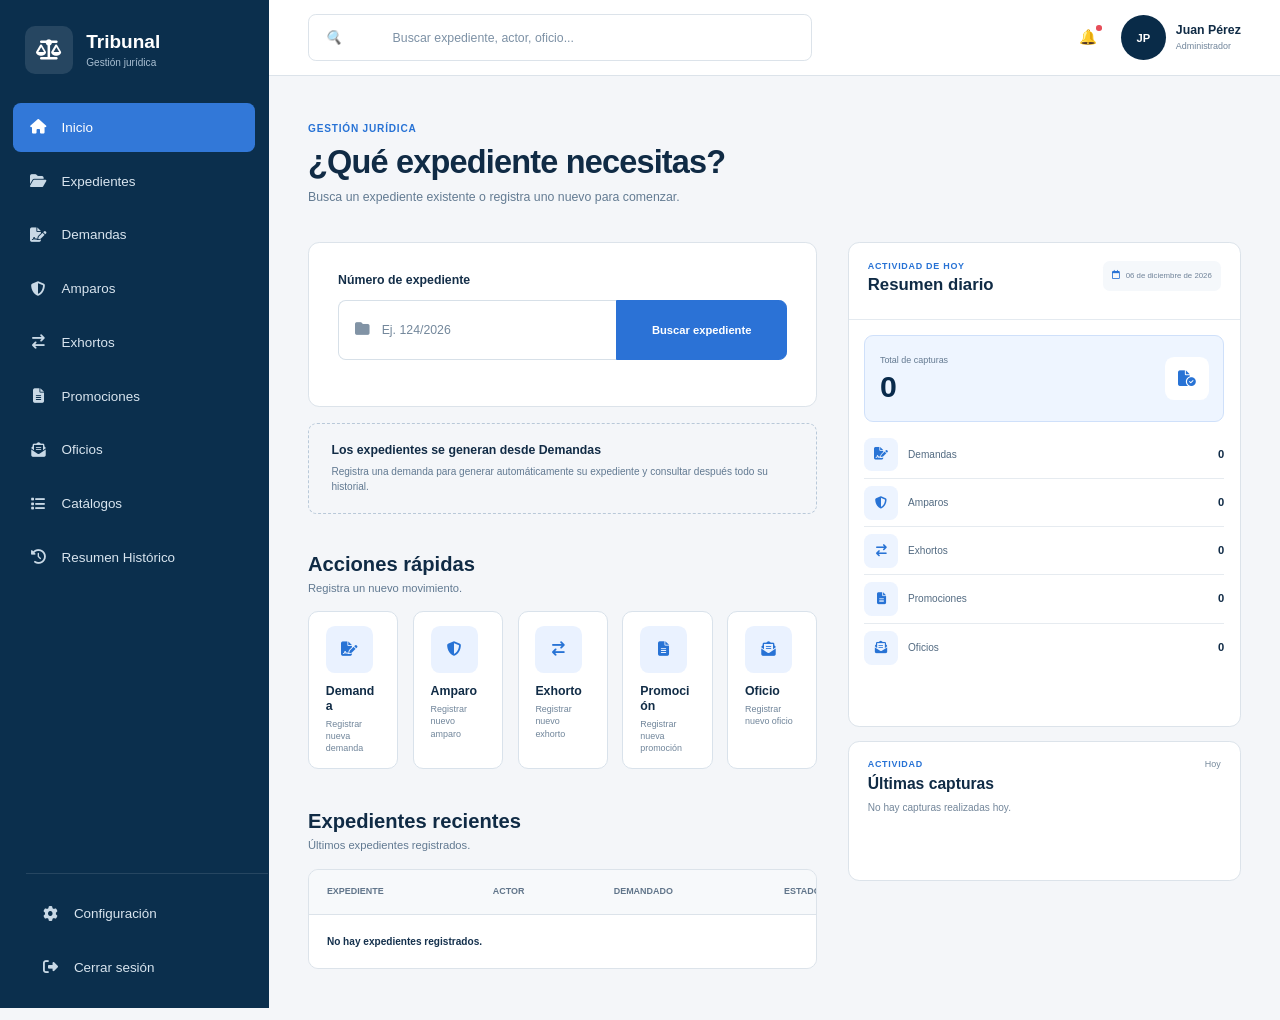
==== commit abb6010f: "correcciones solicitadas por el tribunal" ====
--- a/index.html
+++ b/index.html
@@ -27,6 +27,7 @@
      <link rel="stylesheet" href="./assets/css/styles.css">
      <link rel="stylesheet" href="./assets/css/demandas.css">
      <link rel="stylesheet" href="./assets/css/amparos.css">
+     <link rel="stylesheet" href="./assets/css/expedientes.css">
      <link rel="stylesheet" href="./assets/css/forms.css">
      <link rel="stylesheet" href="./assets/css/historico.css">
      <link rel="stylesheet" href="./assets/css/oficios.css">
--- a/assets/css/amparos.css
+++ b/assets/css/amparos.css
@@ -1544,4 +1544,35 @@
         min-width: 850px;
     }
 
-}+}
+/* ============================================================
+   DETALLE E HISTÓRICO DEL AMPARO
+   ============================================================ */
+.amparo-row-actions { display:flex; flex-wrap:wrap; gap:6px; align-items:center; }
+.amparo-detail-button { display:inline-flex; align-items:center; justify-content:center; gap:6px; white-space:nowrap; min-height:34px; padding:7px 10px; border:1px solid #b9cde3; border-radius:7px; background:#fff; color:#1768cf; cursor:pointer; font:inherit; }
+#modal.show:has(.amparo-detail-shell) { display:flex !important; align-items:center !important; justify-content:center !important; padding:18px !important; zoom:1.05 !important; }
+#modal.show:has(.amparo-detail-shell) .modal-card { width:780px !important; max-width:calc(100vw - 50px) !important; max-height:88vh !important; padding:0 !important; overflow:hidden !important; border-radius:12px !important; background:#fff !important; }
+.amparo-detail-shell { display:flex; flex-direction:column; max-height:88vh; background:#f5f7fa; color:#102b45; }
+.amparo-detail-header { padding:18px 22px 15px; border-bottom:1px solid #dce4ec; background:#fff; }
+.amparo-detail-header h2 { margin:0 0 5px; font-size:23px; line-height:28px; }
+.amparo-detail-header p { margin:0; color:#71859a; font-size:11px; }
+.amparo-detail-content { display:flex; flex-direction:column; gap:12px; padding:14px; overflow-y:auto; }
+.amparo-detail-section { border:1px solid #d7e0e9; border-radius:9px; background:#fff; overflow:hidden; }
+.amparo-detail-section-title { display:flex; align-items:center; justify-content:space-between; gap:12px; padding:11px 13px; border-bottom:1px solid #dfe6ed; background:#f8fafc; }
+.amparo-detail-section-title h3 { margin:0; font-size:13px; color:#19364f; }
+.amparo-detail-section-title p { margin:3px 0 0; font-size:10px; color:#7d8fa0; }
+.amparo-detail-grid { display:grid; grid-template-columns:repeat(2,minmax(0,1fr)); gap:12px 14px; padding:13px; }
+.amparo-detail-field { min-width:0; }
+.amparo-detail-field.full { grid-column:1/-1; }
+.amparo-detail-field span { display:block; margin-bottom:5px; color:#71859a; font-size:10px; font-weight:600; }
+.amparo-detail-field strong { display:block; color:#19364f; font-size:12px; line-height:17px; overflow-wrap:anywhere; }
+.amparo-history-list { padding:4px 13px 13px; }
+.amparo-history-item { display:grid; grid-template-columns:32px minmax(0,1fr); gap:10px; padding:12px 0; border-bottom:1px solid #e6ebf0; }
+.amparo-history-item:last-child { border-bottom:0; }
+.amparo-history-icon { display:flex; align-items:center; justify-content:center; width:30px; height:30px; border-radius:8px; background:#e8f1ff; color:#2470d4; }
+.amparo-history-heading { display:flex; align-items:flex-start; justify-content:space-between; gap:10px; }
+.amparo-history-heading strong { color:#19364f; font-size:12px; }
+.amparo-history-heading span { color:#7d8fa0; font-size:10px; white-space:nowrap; }
+.amparo-history-content p { margin:4px 0 0; color:#5f7488; font-size:11px; line-height:16px; }
+.amparo-history-empty { margin:10px 0 0; color:#71859a; font-size:11px; }
+@media (max-width:700px) { .amparo-detail-grid { grid-template-columns:1fr; } .amparo-detail-field.full { grid-column:auto; } .amparo-history-heading { flex-direction:column; gap:3px; } }
--- a/assets/css/expedientes.css
+++ b/assets/css/expedientes.css
@@ -0,0 +1,173 @@
+/* ==========================================================
+   DETALLE E HISTÓRICO DE EXPEDIENTES
+   ========================================================== */
+
+.expediente-detail-shell {
+  color: #102b45;
+}
+
+.expediente-detail-header {
+  padding: 4px 2px 18px;
+  border-bottom: 1px solid #dce3ea;
+}
+
+.expediente-detail-eyebrow {
+  display: block;
+  margin-bottom: 5px;
+  color: #2b72d6;
+  font-size: 12px;
+  font-weight: 800;
+  letter-spacing: .08em;
+}
+
+.expediente-detail-header h2 {
+  margin: 0 0 6px;
+  color: #102b45;
+}
+
+.expediente-detail-header p,
+.expediente-detail-section-title p {
+  margin: 0;
+  color: #66788a;
+}
+
+.expediente-detail-content {
+  display: grid;
+  gap: 16px;
+  padding-top: 16px;
+}
+
+.expediente-detail-section {
+  padding: 16px;
+  border: 1px solid #dce3ea;
+  border-radius: 9px;
+  background: #fff;
+}
+
+.expediente-detail-section-title {
+  display: flex;
+  align-items: flex-start;
+  justify-content: space-between;
+  gap: 12px;
+  margin-bottom: 14px;
+}
+
+.expediente-detail-section-title h3 {
+  margin: 0 0 4px;
+  color: #102b45;
+  font-size: 16px;
+}
+
+.expediente-detail-grid {
+  display: grid;
+  grid-template-columns: repeat(2, minmax(0, 1fr));
+  gap: 12px 14px;
+}
+
+.expediente-detail-field {
+  min-width: 0;
+  padding: 12px;
+  border: 1px solid #dce3ea;
+  border-radius: 7px;
+  background: #f8fafc;
+}
+
+.expediente-detail-field span {
+  display: block;
+  margin-bottom: 6px;
+  color: #66788a;
+  font-size: 12px;
+  font-weight: 700;
+}
+
+.expediente-detail-field strong {
+  display: block;
+  overflow-wrap: anywhere;
+  color: #102b45;
+}
+
+.expediente-history-list {
+  display: grid;
+  gap: 0;
+}
+
+.expediente-history-item {
+  position: relative;
+  display: grid;
+  grid-template-columns: 34px minmax(0, 1fr);
+  gap: 12px;
+  padding: 0 0 18px;
+}
+
+.expediente-history-item:not(:last-child)::before {
+  content: "";
+  position: absolute;
+  top: 32px;
+  bottom: 0;
+  left: 16px;
+  width: 1px;
+  background: #dce3ea;
+}
+
+.expediente-history-icon {
+  z-index: 1;
+  display: flex;
+  width: 34px;
+  height: 34px;
+  align-items: center;
+  justify-content: center;
+  border-radius: 50%;
+  background: #e8f1ff;
+  color: #2b72d6;
+}
+
+.expediente-history-content {
+  min-width: 0;
+  padding-top: 2px;
+}
+
+.expediente-history-heading {
+  display: flex;
+  align-items: baseline;
+  justify-content: space-between;
+  gap: 12px;
+}
+
+.expediente-history-heading strong {
+  color: #102b45;
+}
+
+.expediente-history-heading span {
+  flex: 0 0 auto;
+  color: #718096;
+  font-size: 12px;
+}
+
+.expediente-history-content p {
+  margin: 5px 0 0;
+  color: #66788a;
+  overflow-wrap: anywhere;
+}
+
+.expediente-history-empty {
+  margin: 0;
+  padding: 14px;
+  border-radius: 7px;
+  background: #f5f7fa;
+  color: #66788a;
+  text-align: center;
+}
+
+@media (max-width: 720px) {
+  .expediente-detail-grid {
+    grid-template-columns: 1fr;
+  }
+
+  .expediente-history-heading {
+    align-items: flex-start;
+    flex-direction: column;
+    gap: 3px;
+  }
+}
+
+.expediente-detail-actions{display:flex;align-items:center;gap:10px;flex-wrap:wrap}
--- a/assets/css/historico.css
+++ b/assets/css/historico.css
@@ -704,4 +704,5 @@
         width: 100%;
     }
 
-}+}
+.historico-send-buttons{display:flex;gap:10px;flex-wrap:wrap;justify-content:flex-end}.historico-send-btn.secondary{background:#fff;color:#1768cf;border:1px solid #b9cde3}
